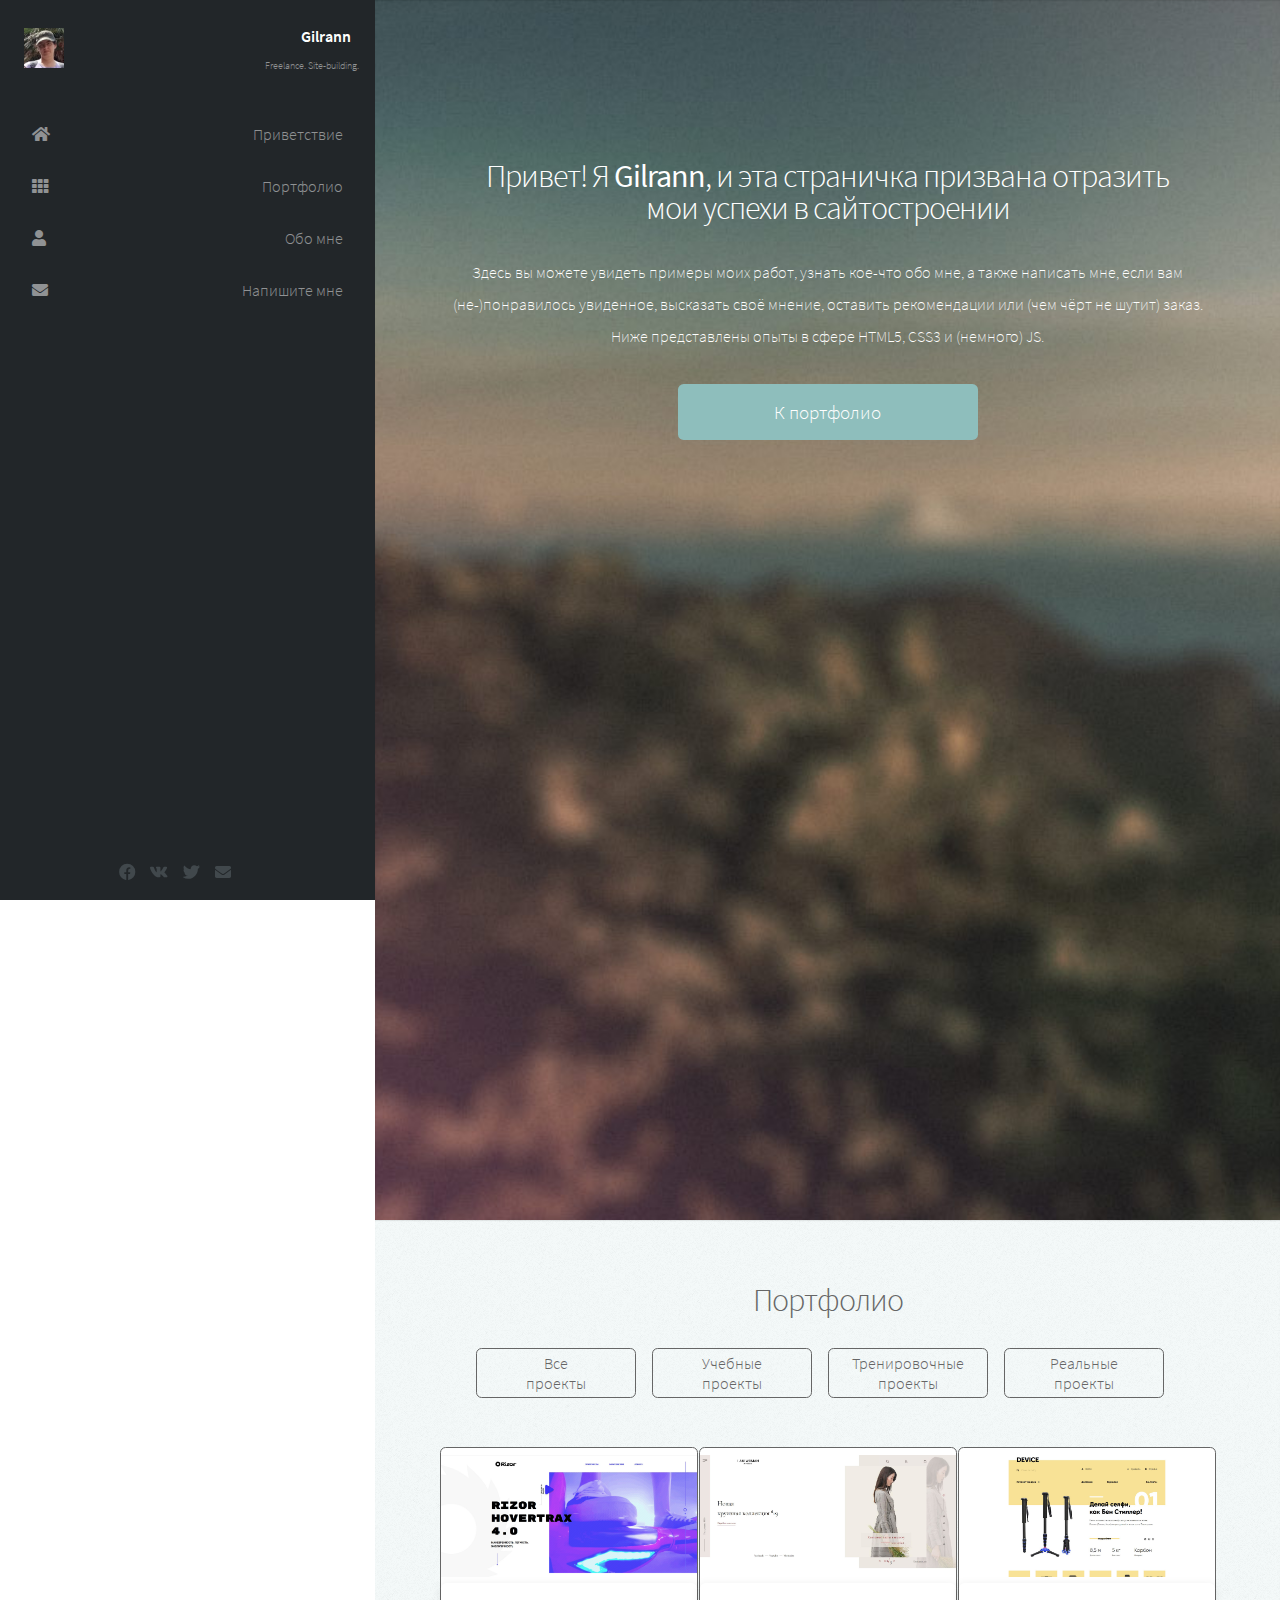
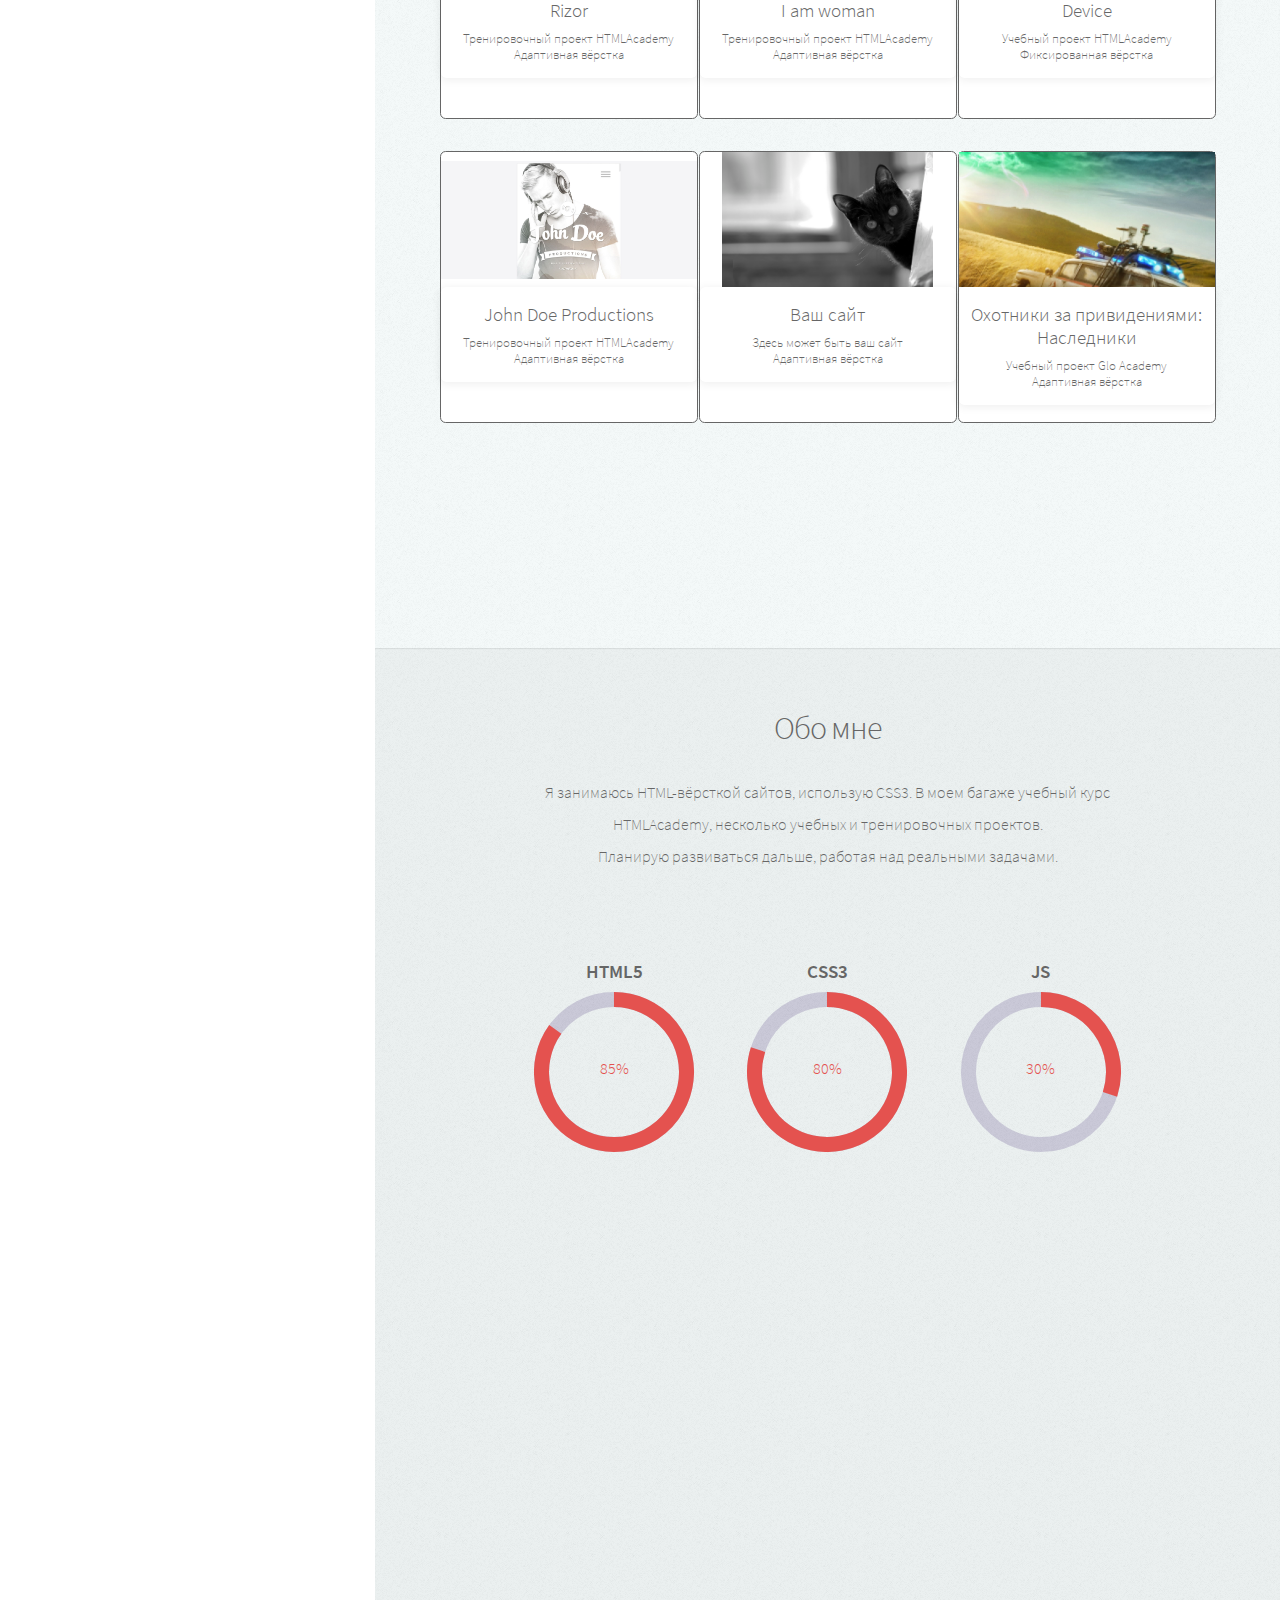
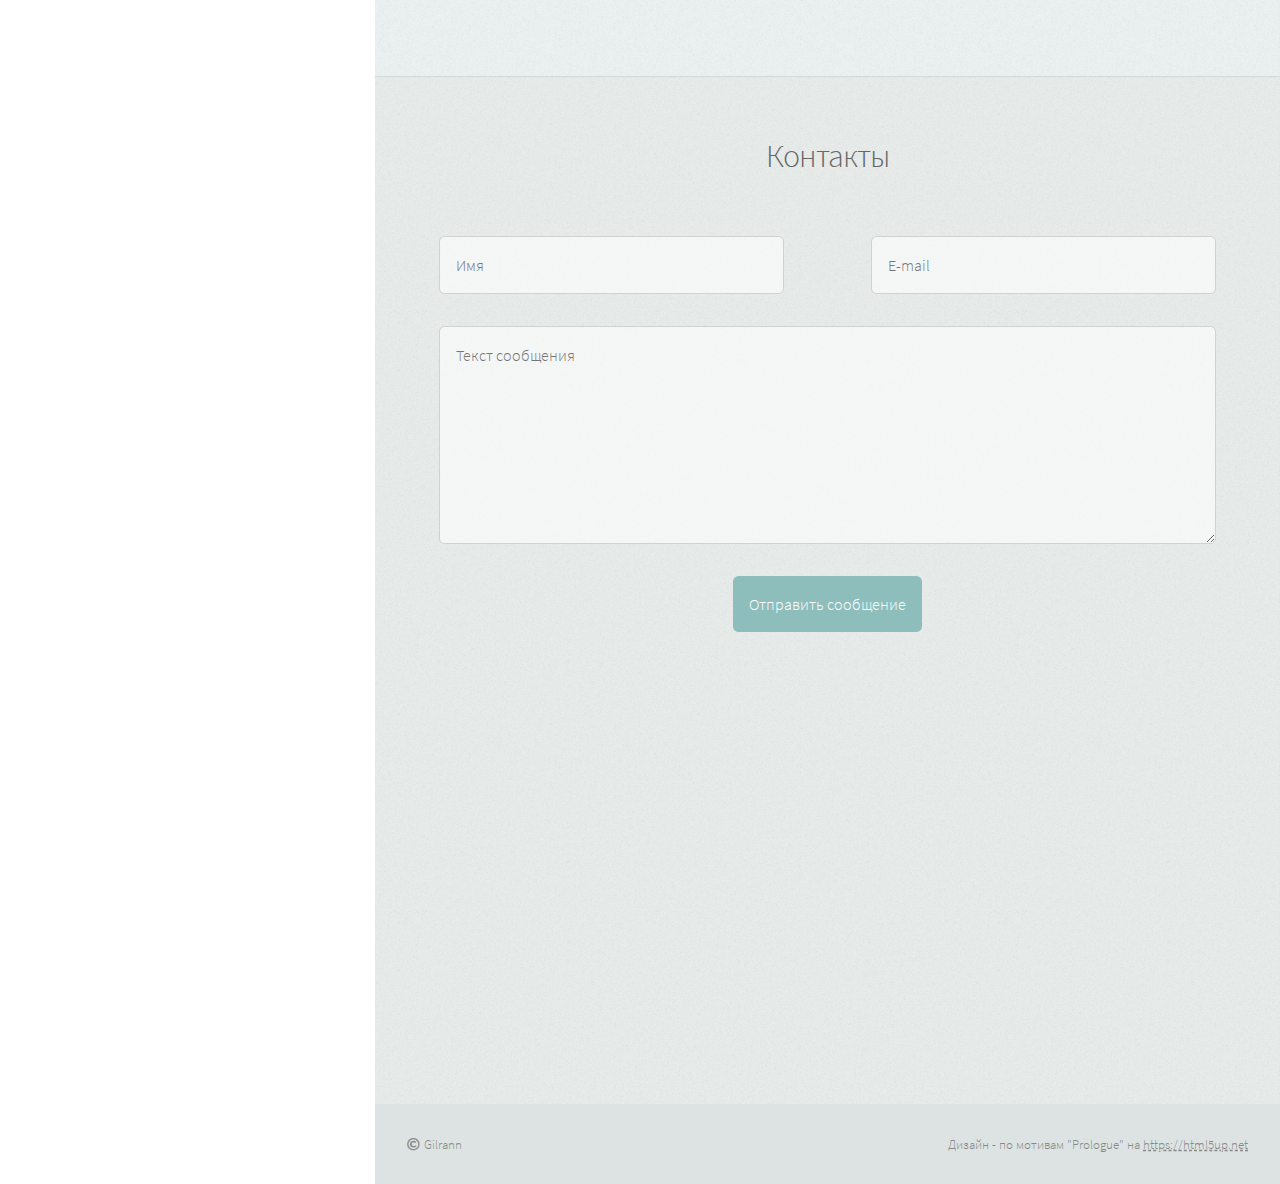
==== index.html @ af4c7db1 "more corrects" ====
<!DOCTYPE html>
<html lang="ru" dir="ltr">

<head>
  <meta charset="utf-8">
  <meta name="viewport" content="width=device-width, initial-scale=1">
  <link rel="stylesheet" href="css/gilrann.css">
  <link rel="stylesheet" href="css/all.css">
  <link rel="shortcut icon" href="img/favicon.ico" type="image/x-icon">
  <title>Gilrann</title>
</head>

<body class="all-about">
  <div class="sitesystem">
    <header class="sitehead">
      <div class="sitehead__logo">
        <span class="sitehead__img img50"></span>
        <h1 class="sitehead__title ">Gilrann</h1>
        <p class="sitehead__text ">Freelance. Site-building.</p>
      </div>
      <ul class="sitehead__menu" id="menu">
        <li class="sitehead__item">
          <a href="#intro" class="sitehead__link solid fa-home" onclick="slowScroll('#intro')">
            <span class="sitehead__point">Приветствие</span>
          </a>
        </li>
        <li class="sitehead__item">
          <a href="#projects" class="sitehead__link solid fa-th" onclick="slowScroll('#projects')">
            <span class="sitehead__point">Портфолио</span>
          </a>
        </li>
        <li class="sitehead__item">
          <a href="#skills" class="sitehead__link solid fa-user" onclick="slowScroll('#skills')">
            <span class="sitehead__point">Обо мне</span>
          </a>
        </li>
        <li class="sitehead__item">
          <a href="#contacts" class="sitehead__link solid fa-envelope" onclick="slowScroll('#contacts')">
            <span class="sitehead__point">Напишите мне</span>
          </a>
        </li>
      </ul>
    </header>
    <!-- end header -->

    <main class="content" id="fullpage">
        <section class="intro block darkblock" id="intro">
          <h2 class="block__subtitle ">
          Привет! Я <strong>Gilrann</strong>, и эта страничка призвана отразить <br>мои успехи в сайтостроении
          </h2>
          <p class="intro__text intro__text--1">
            Здесь вы можете увидеть примеры моих работ, узнать кое-что обо мне, а также написать мне, если вам (не-)понравилось увиденное, высказать своё мнение,  оставить рекомендации или (чем чёрт не шутит) заказ.
          </p>
          <p class="intro__text intro__text--2">
            Ниже представлены опыты в сфере HTML5, CSS3 и (немного) JS.
          </p>
          <button type="button" name="toportfolio" class="btn btn__next btn-to-portfolio" onclick="slowScroll('#projects')">К портфолио</button>
        </section>
        <section class="projects block lightblock" id="projects">
          <h2 class="block__subtitle ">Портфолио</h2>
          <ul class="projects__types">
            <li class="projects__category">
              <button class="btn projects__button f-all">Все <br>проекты</button>
            </li>
            <li class="projects__category">
              <button class="btn projects__button f-learning">Учебные <br>проекты</button>
            </li>
            <li class="projects__category">
              <button class="btn projects__button f-training">Тренировочные <br>проекты</button>
            </li>
            <li class="projects__category">
              <button class="btn projects__button f-real">Реальные <br>проекты</button>
            </li>
          </ul>
          <div class="projects__list">
            <div class="projects__box training">
              <header class="projects__wrapper">
                <h3 class="projects__name">Rizor</h3>
                <p class="projects__text">Тренировочный проект HTMLAcademy</p>
                <p class="projects__text">Адаптивная вёрстка</p>
              </header>
              <a href="https://gilrann.github.io/rizor/" class="projects__link rizor"></a>
            </div>
            <div class="projects__box training">
              <header class="projects__wrapper">
                <h3 class="projects__name">I am woman</h3>
                <p class="projects__text">Тренировочный проект HTMLAcademy</p>
                <p class="projects__text">Адаптивная вёрстка</p>
              </header>
              <a href="https://gilrann.github.io/iamwoman/" class="projects__link iamwoman"></a>
            </div>
            <div class="projects__box learning">
              <header class="projects__wrapper">
                <h3 class="projects__name">Device</h3>
                <p class="projects__text">Учебный проект HTMLAcademy</p>
                <p class="projects__text">Фиксированная вёрстка</p>
              </header>
              <a href="https://gilrann.github.io/device/" class="projects__link device"></a>
            </div>
            <div class="projects__box training">
              <header class="projects__wrapper">
                <h3 class="projects__name">John Doe Productions</h3>
                <p class="projects__text">Тренировочный проект HTMLAcademy</p>
                <p class="projects__text">Адаптивная вёрстка</p>
              </header>
              <a href="https://gilrann.github.io/musicjd/" class="projects__link musicjd"></a>
            </div>
            <div class="projects__box real">
              <header class="projects__wrapper">
                <h3 class="projects__name">Ваш сайт</h3>
                <p class="projects__text">Здесь может быть ваш сайт</p>
                <p class="projects__text">Адаптивная вёрстка</p>
              </header>
              <a href="" class="projects__link"></a>
            </div>
            <div class="projects__box learning">
              <header class="projects__wrapper">
                <h3 class="projects__name">Охотники за привидениями: Наследники</h3>
                <p class="projects__text">Учебный проект Glo Academy</p>
                <p class="projects__text">Адаптивная вёрстка</p>
              </header>
              <a href="https://gilrann.github.io/ghostbusters/" class="projects__link ghostbusters"></a>
            </div>
          </div>
        </section>
        <section class="skills block lightblock" id="skills">
          <h2 class="block__subtitle ">Обо мне</h2>
          <p class="skills__text skills__text--1">
            Я занимаюсь HTML-вёрсткой сайтов, использую CSS3.
            В моем багаже учебный курс HTMLAcademy, несколько учебных и тренировочных проектов.<br>
            Планирую развиваться дальше, работая над реальными задачами.
          </p>
          <ul class="skills__list">
            <li class="skills__box ">
              <h3 class="skills__name">HTML5</h3>
              <div class="skills__circle" id="circles-1"></div>
            </li>
            <li class="skills__box ">
              <h3 class="skills__name">CSS3</h3>
              <div class="skills__circle" id="circles-2"></div>
            </li>
            <li class="skills__box ">
              <h3 class="skills__name">JS</h3>
              <div class="skills__circle" id="circles-3"></div>
            </li>
          </ul>
        </section>
        <section class="contacts block lightblock" id="contacts">
          <h2 class="block__subtitle ">Контакты</h2>

          <form class="contacts__form" action="https://formspree.io/gilrann.mir@google.com" method="post"  enctype="text/plain">

            <div class="form__field yourparameters">
              <input class="form__item form__data" id="yourname" type="text" name="yourname" placeholder="Имя" required>
              <input class="form__item form__data" id="youremail" type="email" name="youremail" placeholder="E-mail" required>
            </div>

            <div class="form__field yourword">
              <textarea  class="form__item" id="yourmessage" name="yourmessage" rows="6" placeholder="Текст сообщения" required></textarea>
            </div>

            <div class="form__field yoursubmit">
              <input type="submit" name="button-submit" value="Отправить сообщение" class="btn btn__next btn__sendmessage">
            </div>
          </form>

        </section>
    </main>
    <!-- end main -->
    <footer class="sidebottom">
      <div class="social">
        <ul class="social__list">
          <li class="social__item">
            <a class="social__link fb fab fa-facebook" href="https://www.facebook.com/satai.gilrann">
              <span>Facebook</span>
            </a>
          </li>

          <li class="social__item">
            <a class="social__link vk fab fa-vk" href="https://vk.com/id556563849">
              <span>ВКонтакте</span>
            </a>
          </li>

          <li class="social__item">
            <a class="social__link tw fab fa-twitter" href="https://twitter.com/satai_Gilrann">
              <span>Twitter</span>
            </a>
          </li>

          <li class="social__item">
            <a class="social__link email solid fa-envelope"  href="mailto:gilrann.mir@gmail.com">
              <span>E-mail</span>
            </a>
          </li>
        </ul>
      </div>
      <div class="copyright">
        <span class="copyright__label fa-copyright">Gilrann</span>
        <span>Дизайн - по мотивам "Prologue" на <a href="https://html5up.net/prologue">https://html5up.net</a></span>
      </div>
    </footer>
    <!-- end footer -->
  </div>

  <script src="https://ajax.googleapis.com/ajax/libs/jquery/3.4.1/jquery.js"></script>
  <script src="js/circles.js"></script>
  <script type="text/javascript" src="js/gilrann.js"></script>


</body>

</html>
---- css/gilrann.css ----
@font-face {
  font-family: 'Source Sans Pro';
  src:
    url('../fonts/SourceSansPro-SemiBold.eot'),
    url('../fonts/SourceSansPro-SemiBold.ttf'),
    url('../fonts/SourceSansPro-SemiBold.woff');
  font-weight: 600;
  font-style: normal;
}

@font-face {
  font-family: 'Source Sans Pro';
  src:
    url('../fonts/SourceSansPro-SemiBoldItalic.eot'),
    url('../fonts/SourceSansPro-SemiBoldItalic.ttf'),
    url('../fonts/SourceSansPro-SemiBoldItalic.woff');
  font-weight: 600;
  font-style: italic;
}

@font-face {
  font-family: 'Source Sans Pro';
  src:
    url('../fonts/SourceSansPro-Regular.eot'),
    url('../fonts/SourceSansPro-Regular.ttf'),
    url('../fonts/SourceSansPro-Regular.woff');
  font-weight: normal;
  font-style: normal;
}

@font-face {
  font-family: 'Source Sans Pro';
  src:
    url('../fonts/SourceSansPro-Italic.eot'),
    url('../fonts/SourceSansPro-Italic.ttf'),
    url('../fonts/SourceSansPro-Italic.woff');
  font-weight: normal;
  font-style: italic;
}

@font-face {
  font-family: 'Source Sans Pro';
  src:
    url('../fonts/SourceSansPro-Light.eot'),
    url('../fonts/SourceSansPro-Light.ttf'),
    url('../fonts/SourceSansPro-Light.woff');
  font-weight: 300;
  font-style: normal;
}

@font-face {
  font-family: 'Source Sans Pro';
  src:
    url('../fonts/SourceSansPro-LightItalic.eot'),
    url('../fonts/SourceSansPro-LightItalic.ttf'),
    url('../fonts/SourceSansPro-LightItalic.woff');
  font-weight: 300;
  font-style: italic;
}

@font-face {
  font-family: 'Source Sans Pro';
  src:
    url('../fonts/SourceSansPro-ExtraLight.eot'),
    url('../fonts/SourceSansPro-ExtraLight.ttf'),
    url('../fonts/SourceSansPro-ExtraLight.woff');
  font-weight: 200;
  font-style: normal;
}

@font-face {
  font-family: 'Source Sans Pro';
  src:
    url('../fonts/SourceSansPro-ExtraLightItalic.eot'),
    url('../fonts/SourceSansPro-ExtraLightItalic.ttf'),
    url('../fonts/SourceSansPro-ExtraLightItalic.woff');
  font-weight: 200;
  font-style: italic;
}

html {
  font-size: 25px;
}

.all-about {
  margin: 0;
  padding: 0;
  border: none;
  outline: none;
  box-sizing: border-box;
  font-family: 'Source Sans Pro', sans-serif;
  font-weight: 300;
}

.sitesystem {
  display: flex;
  position: relative;
  flex-direction: column;
}

/* header */
.sitehead {
  width: 375px;
  height: 100%;
  position: fixed;
  top: 0;
  left: 0;
  padding: 0;
  background-color: #222629;
  color: #ffffff;
  text-align: right;
  font-size: 1rem;
  box-sizing: border-box;
  display: flex;
  flex-direction: column;
}

.sitehead__logo {
  position: relative;
  margin: 1.75rem 1.5rem;
  /*! padding: 2rem; */
}

.sitehead__img {
  display: block;
  position: absolute;
  background-image: url("../img/prtrt.jpg");
  background-size: cover;
}

.img50 {
  width: 2.5rem;
  height: 2.5rem;
}

.sitehead__title {
  margin: 0;
  padding: 0;
  font-size: 1rem;
  font-family: 'Source Sans Pro', sans-serif;
  font-weight: 600;
  line-height: 1rem;
}

.sitehead__text {
  margin: 0;
  padding: 0;
  font-size: 0.6rem;
  line-height: 1.75rem;
  color: #ffffff80;
  margin-top: 0.5rem;
  margin-right: -0.5rem;
}

.sitehead__menu {
  margin: 0;
  padding: 0;
  list-style: none;
}

.sitehead__item {
  width: 100%;
  position: relative;
}

.sitehead__item:active {
  background-color: #1b2023;
}

.sitehead__link {
  display: flex;
  justify-content: space-between;
  width: 100%;
  padding: 1rem 2rem;
  box-sizing: border-box;
  color: #ffffff80;
  text-decoration: none;
  font-weight: 300;
  position: relative;
  align-items: center;
  font-size: 1rem;
}

.sitehead__link::before {
  font-family: 'Font Awesome 5 Free';
  display: inline-block;
  font-style: normal;
  font-variant: normal;
  text-rendering: auto;
  font-weight: 900;
}

.sitehead__link:hover {
  color: #ffffff;
}

.sitehead__link:hover::before {
  color: #e27689;
}

.sitehead__item a:active {
  color: #ffffff;
}

.sitehead__link:active::before {
  fill: #e27689;
}

/* end header */
/* content */
.content {
  margin-left: 375px;
  display: flex;
  flex-direction: column;
  flex-grow: 1;
  flex-shrink: 0;
}

.block {
  margin: 0;
  padding: 5vw;
  display: flex;
  flex-direction: column;
  min-height: 100vh;
  text-align: center;
  background-image: url("../img/overlay.png");
  box-shadow: inset 0 1px 0 0 #0000000d, inset 0 0.1em 0.1em 0 #00000006;
}

.darkblock {
  color: #ffffff;
}

.darkblock h2 {
  color: #ffffff;
}

.lightblock {
  color: #666;
  background-color: #e8edec;
}

.block__subtitle {
  margin: 0;
  padding: 0;
  font-size: 2rem;
  font-weight: 300;
  margin-bottom: 2rem;
  letter-spacing: -1px;
  text-align: center;
  line-height: 2rem;
  color: #666666;
}

.intro {
  background-color: #81918E;
  background-image: url("../img/banner.jpg");
  background-size: cover;
  background-repeat: no-repeat, repeat;
  /*! background-blend-mode: color; */
  align-items: center;
  padding: 10rem 5rem;
  background-position: center center;
}

.intro__text {
  width: 60vw;
  margin: 0;
  /*! padding: 2rem 2rem 0 2rem; */
  font-weight: 200;
  hyphens: auto;
  -moz-hyphens: auto;
  -webkit-hyphens: auto;
  -ms-hyphens: auto;
  /*! background-color: #452d7999; */
  line-height: 2rem;
}

.intro p:last-of-type {
  margin-bottom: 2rem;
}

.btn {
  margin: 0;
  padding: 0.25rem;
  outline: none;
  border-radius: 0.35rem;
  font-family: inherit;
  font-weight: 300;
  transition: all 1s;
  cursor: pointer;
  box-shadow: none;
}

.btn__next {
  width: 300px;
  max-height: 200px;
  font-size: 1.2rem;
  line-height: 3rem;
}

.btn-to-portfolio {
  border: 0;
  color: #ffffff;
  background: #8ebebc;
}

.btn:hover, .btn:focus, btn:active {
  color: #ffffff;
  border: 0;
  background: #9ececc;
}

.projects {
  background-color: #f5fafa;
  align-items: center;
  height: auto;
}

.projects__types {
  margin: 0 0 2rem 0;
  padding: 0;
  list-style: none;
  display: flex;
  width: 100%;
  max-width: 1400px;
  justify-content: center;
  flex-wrap: wrap;
}

.projects__category {
  line-height: 2rem;
  margin-right: 1rem;
  margin-bottom: 1rem;
}

.projects__category:last-of-type {}

.projects__button {
  width: 10rem;
  color: #666666;
  background: transparent;
  min-width: 120px;
  font-size: inherit;
  border: solid #666 1px;
}

.projects__button--active {
  color: #ffffff;
  border: 1px #452d79 solid;
  background: #452d79;
}

.projects__list {
  margin: 0;
  padding: 0;
  display: flex;
  flex-wrap: wrap;
  width: 100%;
  max-width: 1400px;
  justify-content: space-around;
}

/* .projects__column {
	width: 25vw;
	 padding: 2rem 0 0 2rem;
} */
.projects__box {
  display: flex;
  flex-direction: column;
  align-items: center;
  background-color: #ffffff;
  margin-bottom: 2rem;
  width: 20vw;
  border: solid #666 1px;
  border-radius: 0.35rem;
  height: 30vh;
}

.projects__wrapper {
  padding: 1rem 0;
  order: 1;
  box-shadow: 0 0.1rem 0.6rem 0.001rem #00000011;
  width: 100%;
  background-color: #ffffff;
  border-radius: 0.35rem;
  /*! max-height: 50%; */
  flex-shrink: 0;
}

.projects__name {
  margin: 0;
  padding: 0;
  text-align: center;
  font-weight: 300;
  margin-bottom: 0.5rem;
}

.projects__text {
  margin: 0 1rem;
  padding: 0;
  font-size: 0.8rem;
  font-weight: 200;
}

.projects__link {
  width: 100%;
  height: 50%;
  overflow: hidden;
  flex-shrink: 0;
  background: url(../img/project__posters/cat.jpg);
  background-position: center;
  background-repeat: no-repeat;
  background-size: contain;
}
.rizor {
	background-image: url(../img/project__posters/rizor.jpg);
}

.iamwoman {
	background-image: url(../img/project__posters/iamwoman.jpg);
}
.device {
	background-image: url(../img/project__posters/device.jpg);
}
.musicjd {
	background-image: url(../img/project__posters/jdp.jpg);
}

.ghostbusters {
	background-image: url(../img/project__posters/ghostbusters.jpg);
	background-size: cover;
}

.projects__view {
  width: 100%;
  border-radius: 0.35rem;
  align-self: center;
  overflow: hidden;
}

.projects__001 {
  background-image: url("../img/rizor.jpg");
}

.projects__002 {
  background-image: url("../img/iamwoman.jpg");
}

.projects__003 {
  background-image: url("../img/device.jpg");
}

.skills {
  background-color: #ecf1f1;
  align-items: center;
}

.skills__list {
  margin: 0;
  padding: 0;
  list-style: none;
  display: flex;
  flex-shrink: 0;
  justify-content: space-around;
  width: 50vw;
  flex-wrap: wrap;
}

.skills__box {
  display: flex;
  flex-direction: column;
}

.skills__name {
  margin: 0.5rem;
  padding: 0;
  line-height: 1.5rem;
  text-align: center;
}

.skills__item {
  width: 10rem;
  height: 10rem;
  position: relative;
}

.skills_r_item datalist {
  readOnly: true;
  linecap: round;
  thickness: 0.2;
}

.skills__text {
  width: 50vw;
  margin: 0;
  padding: 0;
  font-weight: 200;
  hyphens: auto;
  -moz-hyphens: auto;
  -webkit-hyphens: auto;
  -ms-hyphens: auto;
  line-height: 2rem;
}

.skills p:last-of-type {
  margin-bottom: 3rem;
  padding-bottom: 2rem;
}

.circles-wrp {
  position: relative;
}

.circles-text {
  position: absolute;
  top: 40%;
  left: 41%;
  width: auto;
  color: #e4524f;
}

.circles-valueStroke {
  stroke: #e4524f;
}

.circles-maxValueStroke {
  stroke: #452d7933;
}

.contacts {
  /*! margin-bottom: 4rem; */
}

.contacts__form {
  display: flex;
  align-items: center;
  flex-wrap: wrap;
  margin: 0 auto;
}

.form__field {
  width: 100%;
  border: none;
  display: flex;
  flex-shrink: 0;
  justify-content: space-between;
  flex-wrap: wrap;
  box-sizing: border-box;
}

.form__item {
  margin: 2rem 0 0 0;
  background-color: #fff9;
  border-radius: 0.35rem;
  border: solid 1px #00000026;
  padding: 0.75rem 1rem;
  width: 40%;
}

input, textarea, select {
  font-family: 'Source Sans Pro', sans-serif;
  font-size: 1rem;
  line-height: 2rem;
  color: #000d;
  font-weight: 300;
}

.form__data {}

.yourparameters {}

.yourword {}

.yoursubmit {
  justify-content: center;
}

#yourname {}

#youremail {}

#yourmessage {
  flex-grow: 1;
}

.btn__sendmessage {
  color: #ffffff;
  min-width: 120px;
  font-size: inherit;
  margin: 2rem 0 0 0;
  padding: 0.25rem 1rem 0.25rem 1rem;
  width: auto;
  background: #8ebebc;
  border: 0;
}

/* end content */
.sidebottom {
  flex-shrink: 0;
  margin-left: 375px;
  display: flex;
}

.social {
  position: fixed;
  left: 0;
  bottom: 0;
  width: 350px;
  color: #ffffff;
}

.social__list {
  margin: 0;
  padding: 1.5rem 0 0.75rem;
  list-style: none;
  display: flex;
  justify-content: center;
  flex-wrap: wrap;
}

.social__list a {
  display: inline-block;
  width: 2rem;
  height: 2rem;
  line-height: 2rem;
  color: #41484c;
  outline: 0;
  text-align: center;
  border: 0;
  transition: color 0.35s ease-in-out;
}

.social__list a:hover {
  color: #ffffff;
}

.social__link.solid:before {
  font-weight: 900;
}

.social__link.fab:before {
  font-family: 'Font Awesome 5 Brands';
}

.social__item span {
  display: none;
}

.social__link::before {
  font-family: 'Font Awesome 5 Free';
  display: inline-block;
  font-style: normal;
  font-variant: normal;
  text-rendering: auto;
  font-weight: 900;
}

.copyright {
  padding: 2rem;
  background-color: #dce3e2;
  margin: 0;
  color: #888888;
  display: flex;
  justify-content: space-between;
  /*! position: fixed; */
  bottom: 0;
  right: 0;
  /*! width: calc(100% - 375px); */
  box-sizing: border-box;
  flex-grow: 1;
  font-size: 0.8rem;
}

.copyright__label {}

.copyright__label::before {
  font-family: 'Font Awesome 5 Free';
  display: inline-block;
  font-style: normal;
  font-variant: normal;
  text-rendering: auto;
  font-weight: 400;
  margin-right: 0.25rem;
}

.copyright a {
  color: #888888;
  text-decoration-line: underline;
  text-decoration-style: dashed;
}

.copyright a:hover {
  color: #e27689;
  text-decoration: none;
}

@media (max-width: 1400px) {
  html {
    font-size: 16px;
    overflow-x: hidden;
  }
}

@media (max-width: 860px) {
  .sitehead {
    width: 25%;
  }

  .sitehead__logo {
    padding-right: 1rem;
  }

  .sitehead__link {
    padding: 1rem;
  }

  .sitehead__img {
    top: 1rem;
    /*! right: 1rem; */
    left: auto;
  }

  .sitehead__title {
    margin-top: 2rem;
    margin-right: -0.5rem;
  }

  .sitehead__item svg {
    position: absolute;
    right: 1rem;
  }

  .content {
    margin-left: 25%;
  }

  .projects__types {}

  .projects__category {
    margin-bottom: 1rem;
  }

  .projects__category:nth-child(even) {}

  .projects__list {
    display: flex;
    /*! flex-direction: column; */
  }

  .projects__box {
    /*! width: auto; */
    flex-shrink: 0;
    overflow: hidden;
  }

  .skills__item {
    width: 10vw;
    height: 10vw;
    border-width: 5px;
  }

  .skills__item::before {
    top: 30%;
    left: 35%;
  }

  .copyright {
    width: 75%;
  }
}

@media (max-width: 600px) {
  .sitehead {
    width: 40px;
    padding: 0;
    text-align: center;
  }

  .sitehead__logo {
    display: flex;
    flex-direction: column;
    padding: 0;
    padding-top: 1rem;
  }

  .sitehead__img {
    position: relative;
    top: auto;
    left: auto;
    right: auto;
  }

  .sitehead__menu {}

  .img50 {
    width: 34px;
    height: 34px;
    margin: 0 auto;
  }

  .sitehead__title {
    display: none;
  }

  .sitehead__item a {
    display: block;
    padding: 0.5rem 0;
  }

  .sitehead__item svg {
    position: relative;
    right: auto;
    width: 34px;
  }

  .sitehead__item span {
    display: none;
  }

  .sitehead__text {
    display: none;
  }

  .content {
    margin-left: 40px;
  }

  .intro {
    padding: 80px 1rem 1rem;
  }

  .intro__text {
    width: auto;
    padding: 1rem 1rem 0;
  }

  .btn__next {
    width: 200px;
  }

  .projects__types {
    justify-content: space-around;
  }

  .projects__category {
    display: flex;
    margin-bottom: 1rem;
    margin-right: 0;
  }

  .projects__button {
    width: 90px;
    font-size: 0.7rem;
    box-sizing: border-box;
    min-width: 90px;
  }

  .projects__list {
    display: block;
  }

  .projects__box {
    width: auto;
  }

  .skills {
    padding: 1rem;
  }

  .skills__list {
    width: 100%;
    margin-bottom: 2rem;
  }

  .skills__item {
    width: 80px;
    height: 80px;
  }

  .skills__item::before {
    top: 30%;
    left: 35%;
  }

  .skills__text {
    box-sizing: border-box;
    width: 100%;
  }

  .skills p:last-of-type {
    margin-bottom: 1rem;
    padding-bottom: 1rem;
  }

  .contacts {
    padding: 2rem 1rem;
  }

  .form__item {
    margin: 0 0 2rem;
  }

  .social {
    width: 40px;
  }

  .social__list {
    display: block;
    padding: 5px 0;
    text-align: center;
    /*! border-top: dashed 2px #ffffff80; */
  }

  .copyright {
    width: calc(100% - 40px);
    font-size: 0.7rem;
    padding: 1rem;
    flex-direction: column;
  }

  .copyright span {
    flex-grow: 1;
    margin-bottom: 5px;
    display: flex;
  }
}
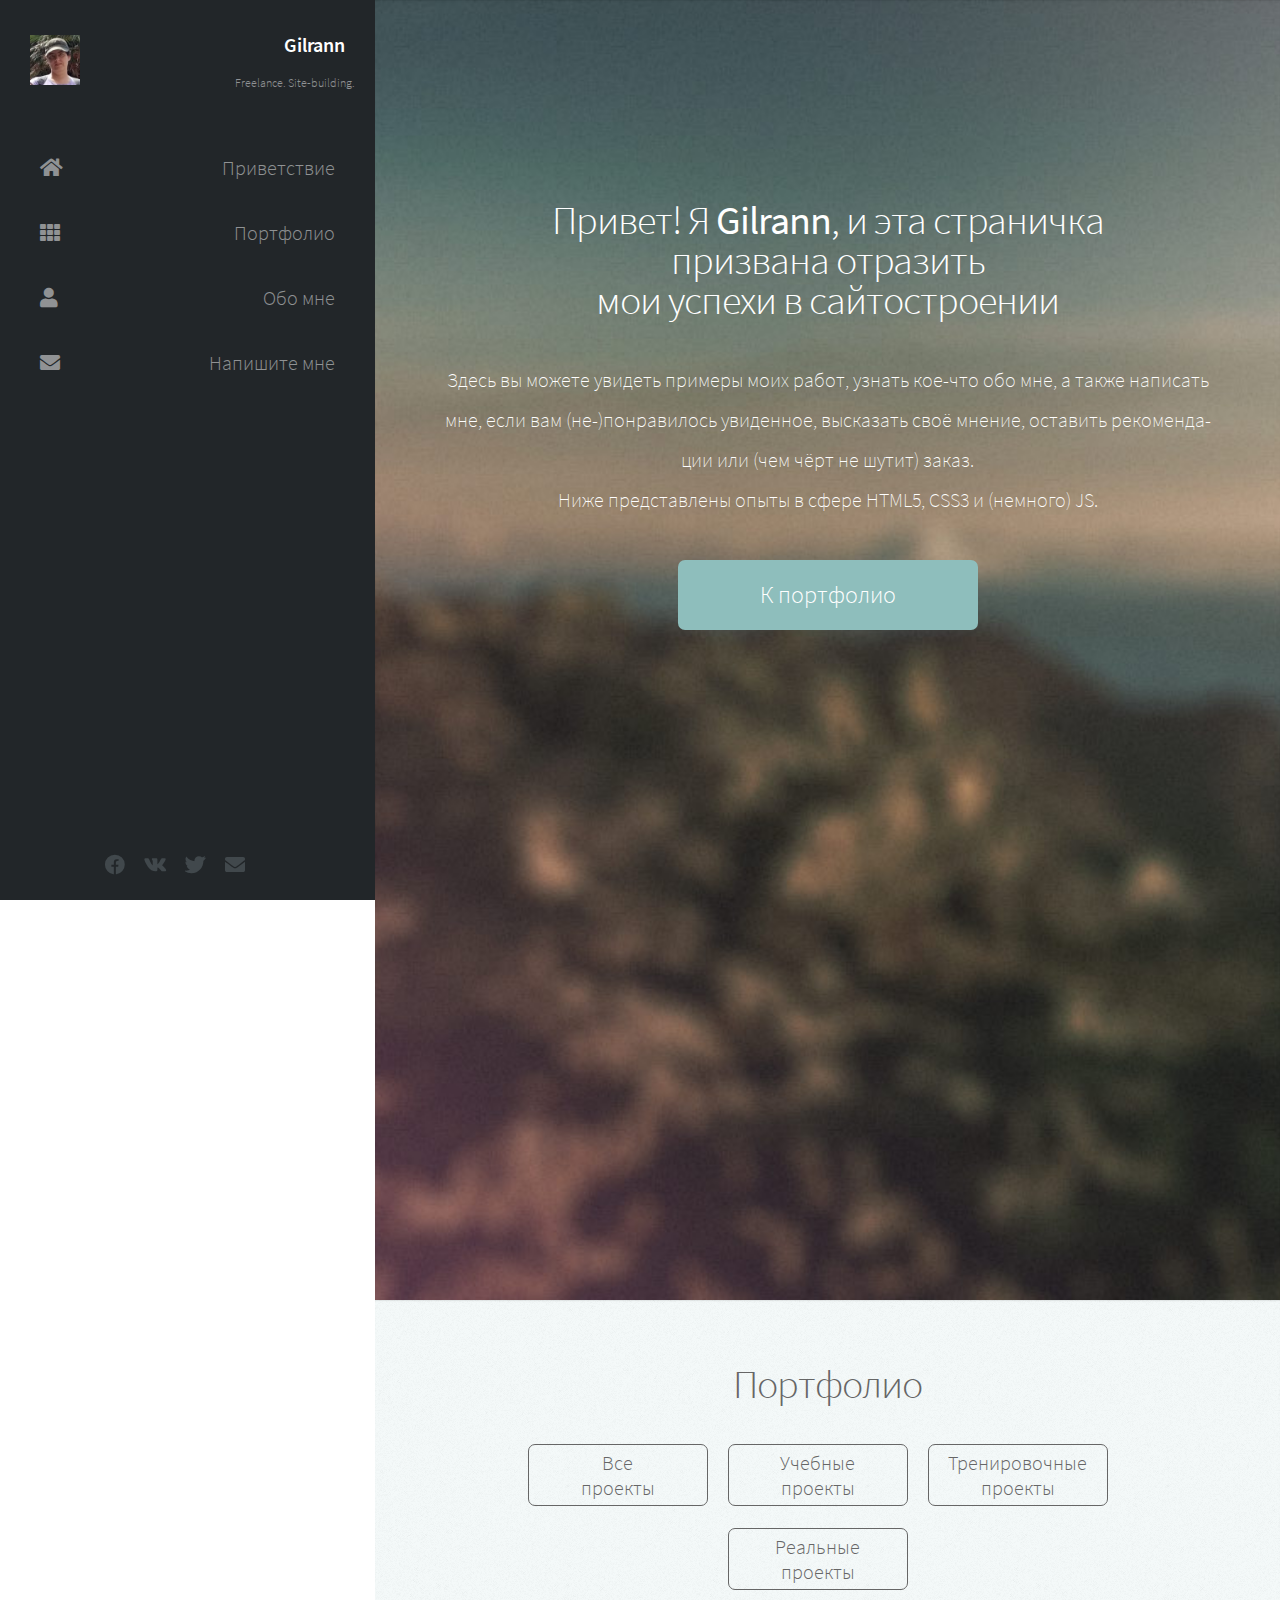
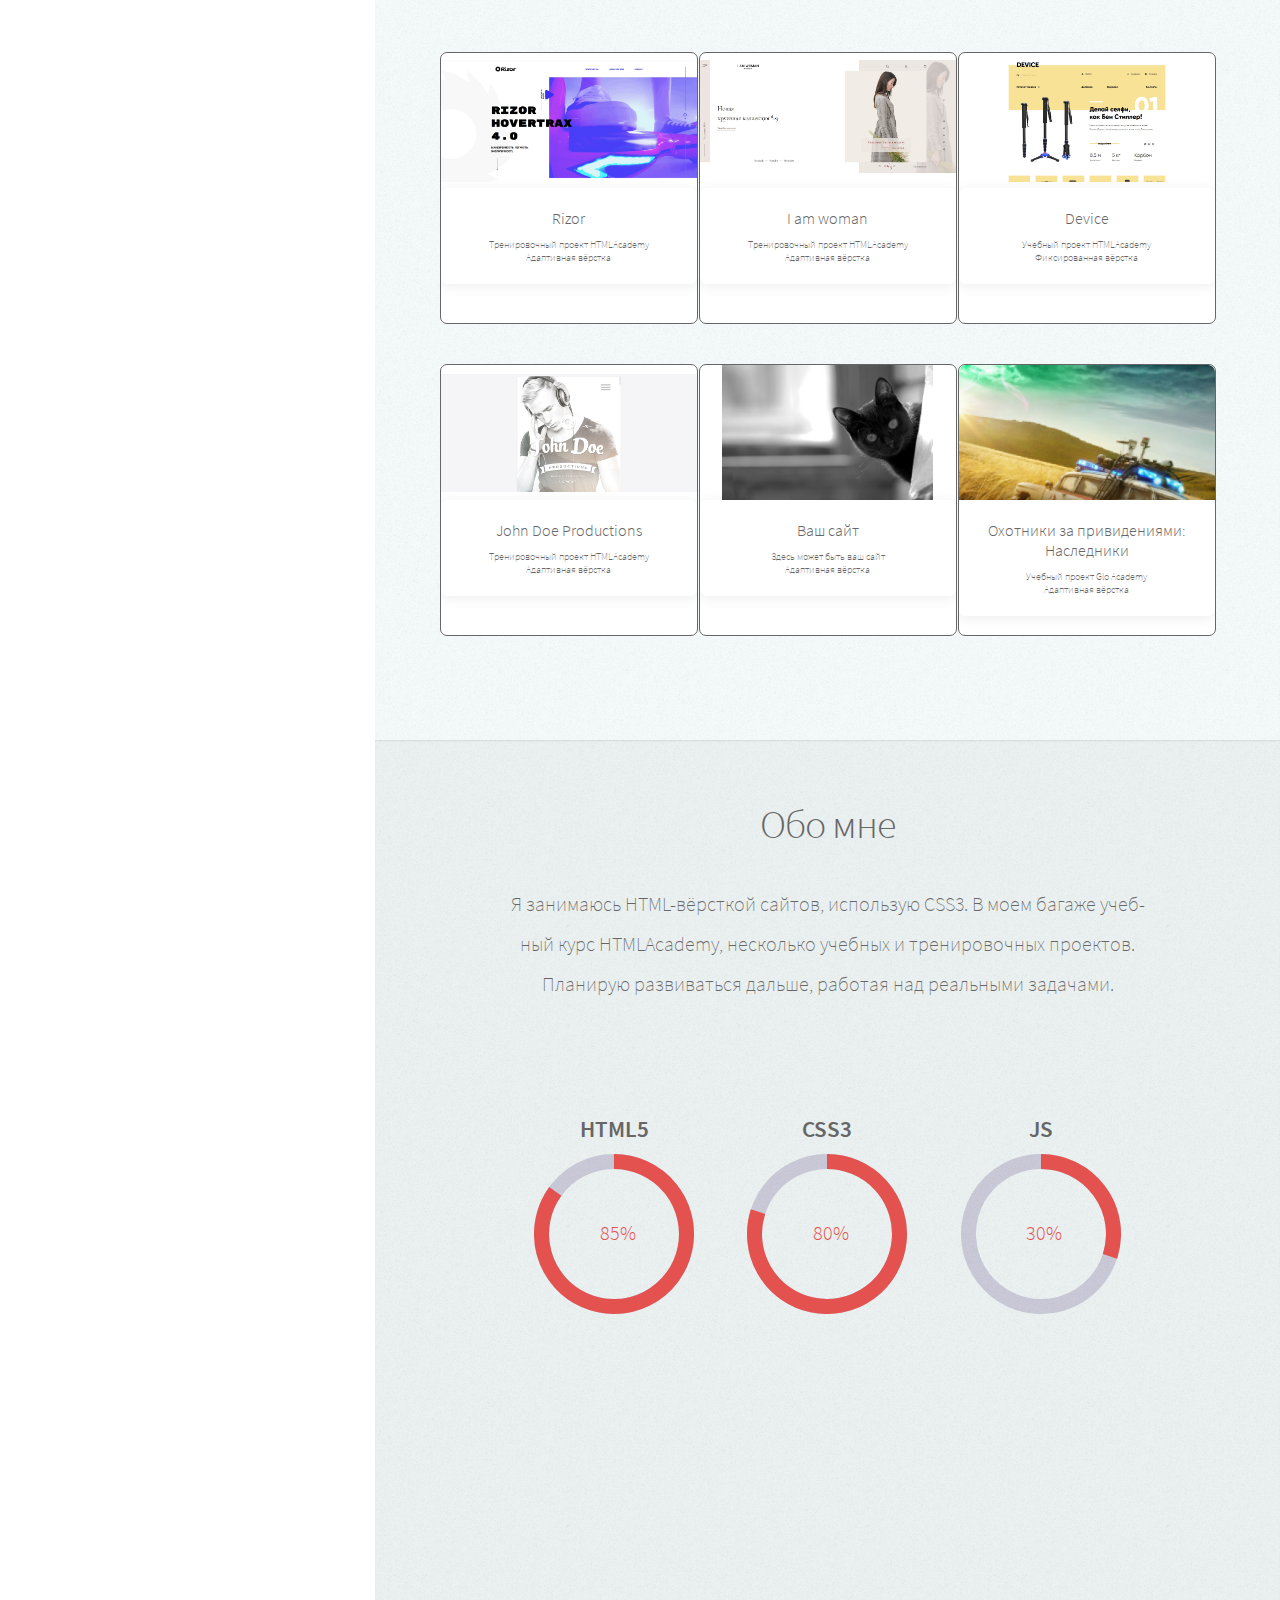
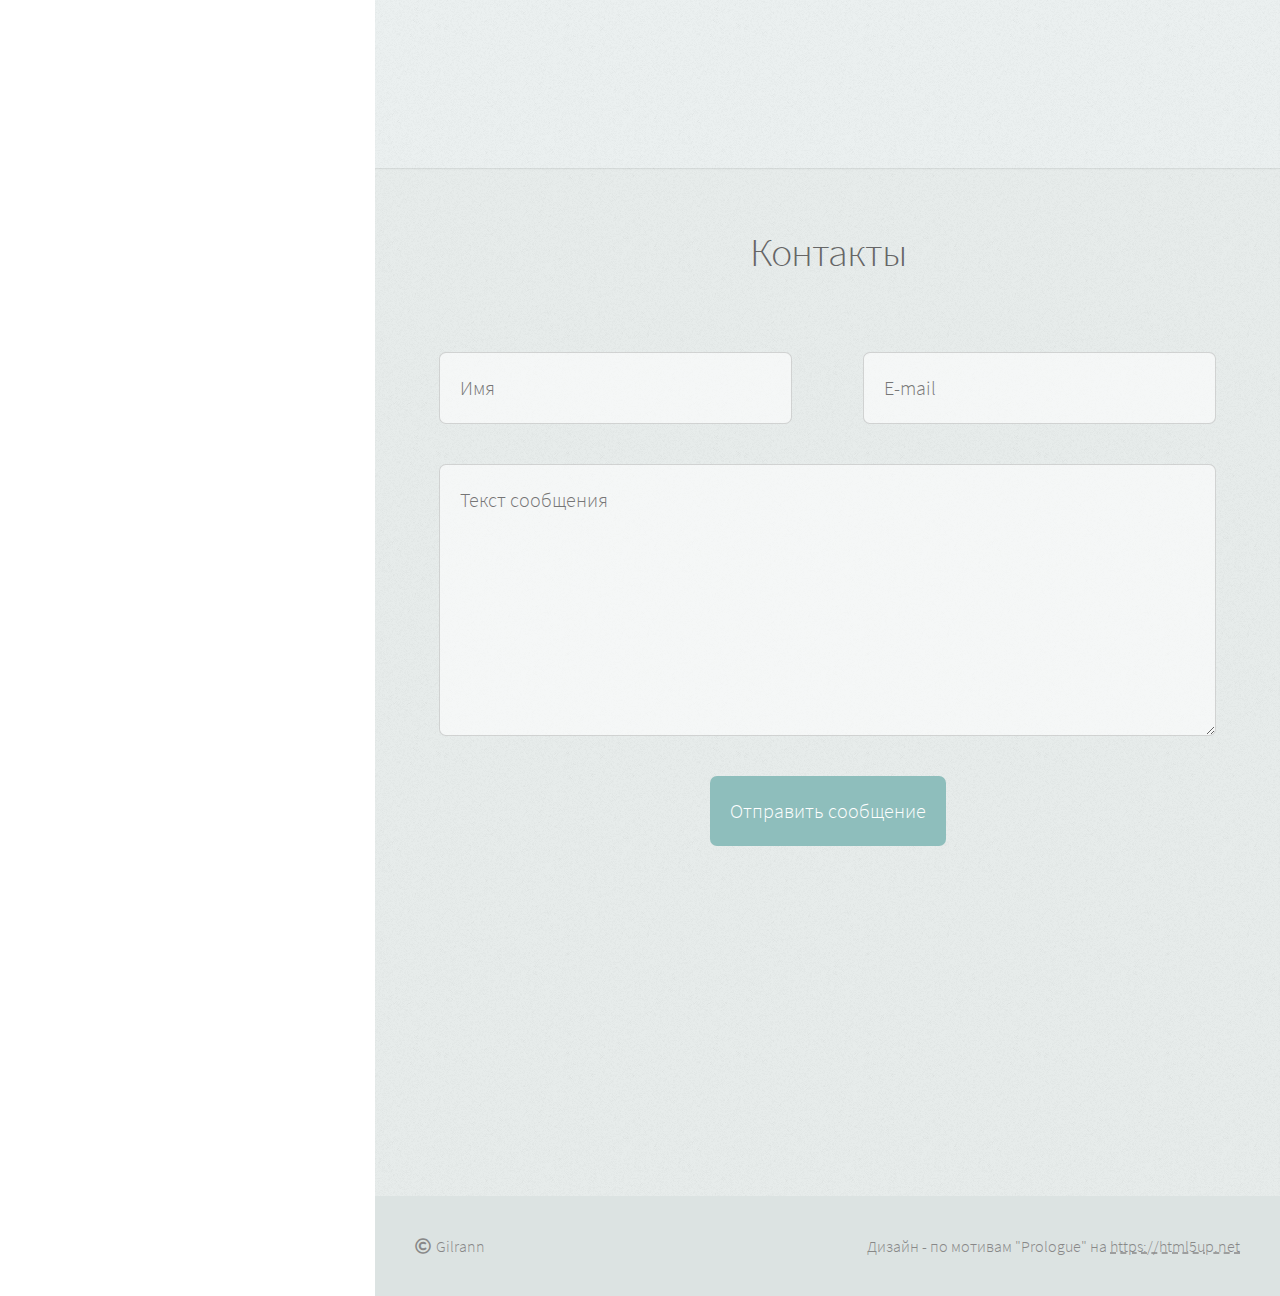
==== commit 7bfda287: "more more corrects" ====
--- a/index.html
+++ b/index.html
@@ -197,7 +197,7 @@
       </div>
       <div class="copyright">
         <span class="copyright__label fa-copyright">Gilrann</span>
-        <span>Дизайн - по мотивам "Prologue" на <a href="https://html5up.net/prologue">https://html5up.net</a></span>
+        <span class="copyright__thanks">Дизайн - по мотивам "Prologue" на <a href="https://html5up.net/prologue">https://html5up.net</a></span>
       </div>
     </footer>
     <!-- end footer -->
--- a/css/gilrann.css
+++ b/css/gilrann.css
@@ -337,7 +337,7 @@
 .projects__category:last-of-type {}
 
 .projects__button {
-  width: 10rem;
+  width: 9rem;
   color: #666666;
   background: transparent;
   min-width: 120px;
@@ -375,6 +375,7 @@
   border: solid #666 1px;
   border-radius: 0.35rem;
   height: 30vh;
+  overflow: hidden;
 }
 
 .projects__wrapper {
@@ -384,7 +385,6 @@
   width: 100%;
   background-color: #ffffff;
   border-radius: 0.35rem;
-  /*! max-height: 50%; */
   flex-shrink: 0;
 }
 
@@ -394,12 +394,13 @@
   text-align: center;
   font-weight: 300;
   margin-bottom: 0.5rem;
+  font-size: 0.8rem;
 }
 
 .projects__text {
   margin: 0 1rem;
   padding: 0;
-  font-size: 0.8rem;
+  font-size: 0.5rem;
   font-weight: 200;
 }
 
@@ -412,6 +413,8 @@
   background-position: center;
   background-repeat: no-repeat;
   background-size: contain;
+  border-top-left-radius: 0.35rem;
+  border-top-right-radius: 0.35rem;
 }
 .rizor {
 	background-image: url(../img/project__posters/rizor.jpg);
@@ -697,12 +700,37 @@
 
 @media (max-width: 1400px) {
   html {
+    font-size: 20px;
+    overflow-x: hidden;
+  }
+}
+
+@media (max-width: 1200px) {
+	html {
+    font-size: 18px;
+  }
+	.sitehead {
+		width: 320px;
+	}
+	.content {
+		margin-left: 320px;
+	}
+	.sidebottom {
+		margin-left: 320px;
+	}
+	.projects__name {
+		font-size: 1rem;
+	}
+	.projects__text {
+		font-size: 0.8rem;
+	}
+
+}
+
+@media (max-width: 860px) {
+	html {
     font-size: 16px;
-    overflow-x: hidden;
-  }
-}
-
-@media (max-width: 860px) {
+  }
   .sitehead {
     width: 25%;
   }
@@ -749,7 +777,7 @@
   }
 
   .projects__box {
-    /*! width: auto; */
+    width: 48%;
     flex-shrink: 0;
     overflow: hidden;
   }
@@ -771,6 +799,7 @@
 }
 
 @media (max-width: 600px) {
+
   .sitehead {
     width: 40px;
     padding: 0;
@@ -827,12 +856,12 @@
   }
 
   .intro {
-    padding: 80px 1rem 1rem;
+    padding: 34px 0.5rem 0.5rem;
   }
 
   .intro__text {
     width: auto;
-    padding: 1rem 1rem 0;
+    padding: 1rem 2.5rem 0;
   }
 
   .btn__next {
@@ -850,8 +879,8 @@
   }
 
   .projects__button {
-    width: 90px;
-    font-size: 0.7rem;
+    width: 12rem;
+    font-size: 1rem;
     box-sizing: border-box;
     min-width: 90px;
   }
@@ -864,8 +893,16 @@
     width: auto;
   }
 
+	.projects__name {
+		font-size: 1.5rem;
+	}
+
+	.projects__text {
+		font-size: 1rem;
+	}
+
   .skills {
-    padding: 1rem;
+    padding: 15vw;
   }
 
   .skills__list {
@@ -894,7 +931,7 @@
   }
 
   .contacts {
-    padding: 2rem 1rem;
+    padding: 2rem;
   }
 
   .form__item {
@@ -904,6 +941,10 @@
   .social {
     width: 40px;
   }
+
+	.sidebottom {
+	  margin-left: 40px;
+	}
 
   .social__list {
     display: block;
@@ -923,5 +964,42 @@
     flex-grow: 1;
     margin-bottom: 5px;
     display: flex;
-  }
-}
+    /*! flex-flow: column; */
+  }
+}
+
+@media (max-width: 460px) {
+	.block__subtitle {
+		font-size: 1.3rem;
+		margin-bottom: 1rem;
+	}
+	.intro__text {padding: 0.5rem;}
+	.sitehead__logo {margin-left: 3px;margin-top: 34px;padding-top: 0;}
+
+	.projects__name {
+    font-size: 1rem;
+	}
+	.projects__text {
+    font-size: 0.8rem;
+	}
+	.projects__box {
+    height: 40vh;
+	}
+
+	.skills {
+    padding: 5vw;
+	}
+
+	.contacts {
+		padding: 5vw;
+	}
+
+	.form__item {
+  width: 100%;
+	}
+
+	.copyright__thanks {
+		flex-direction: column;
+	}
+
+}
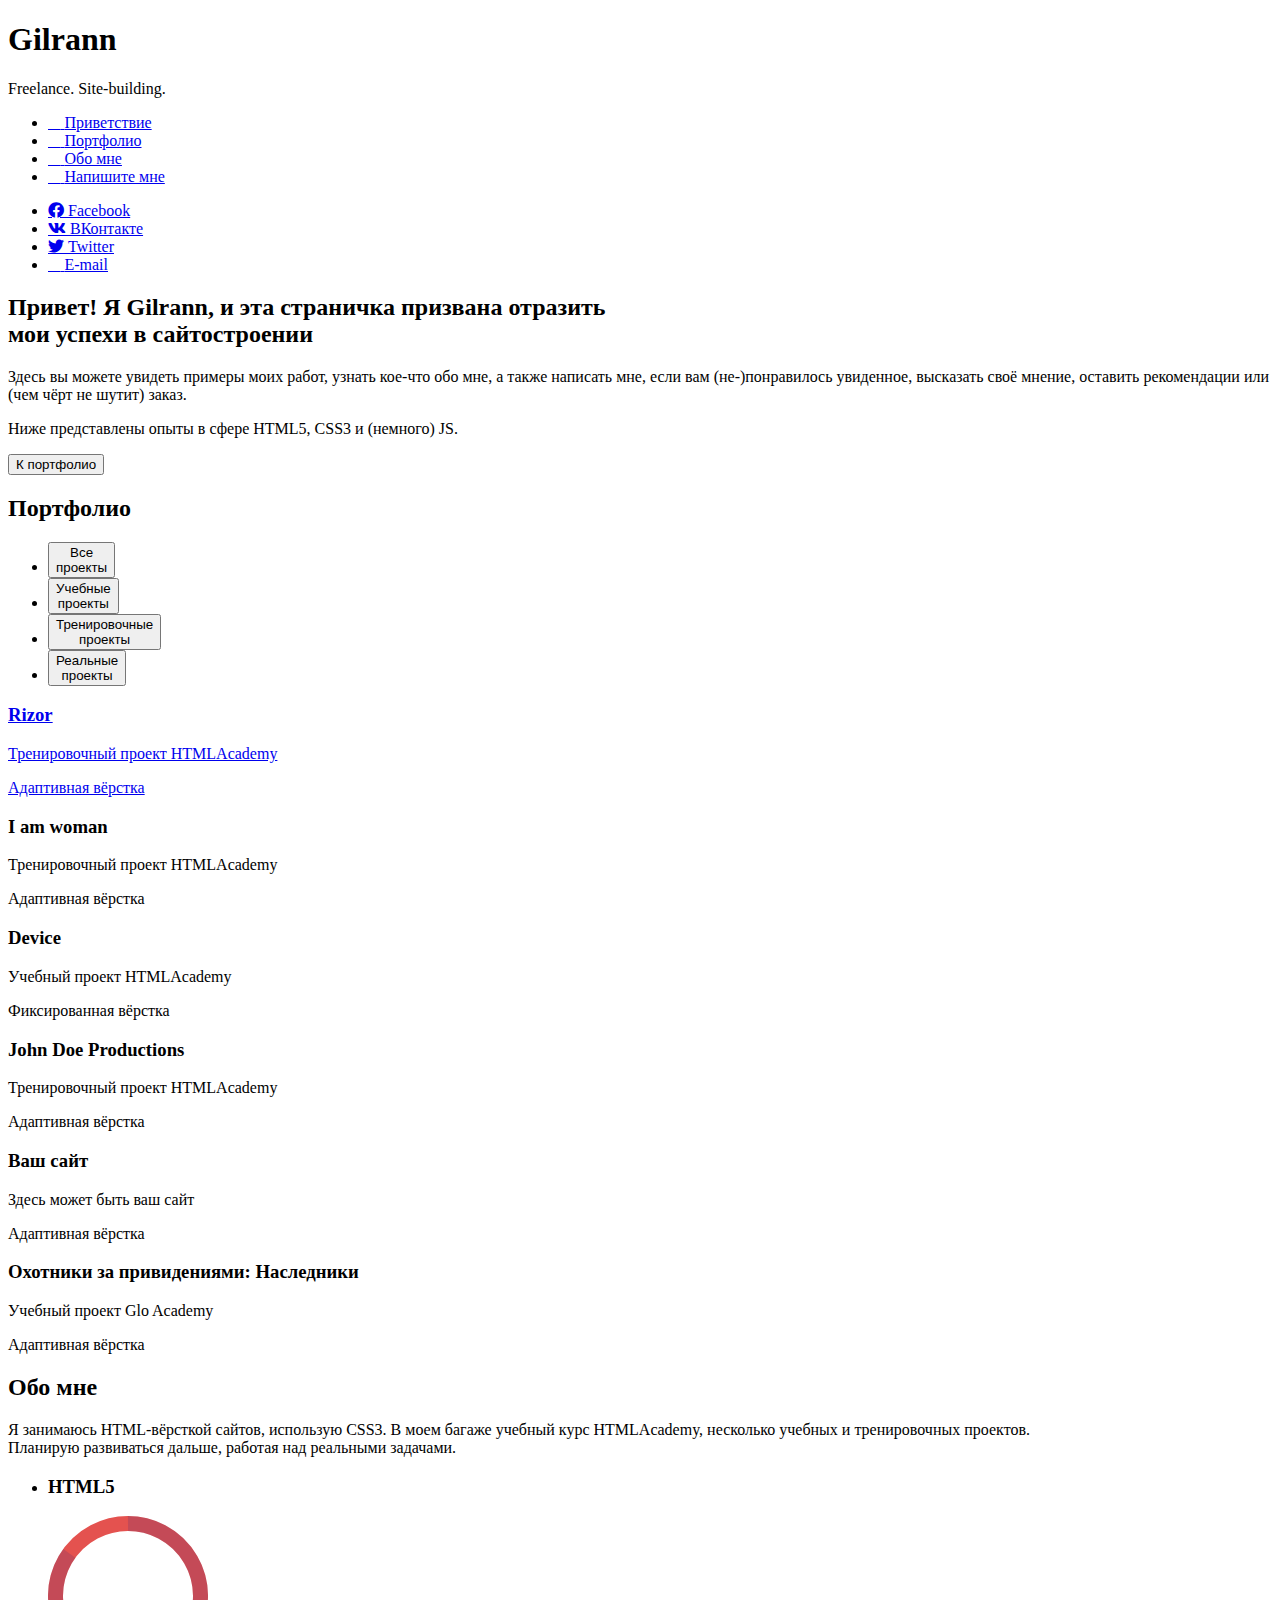
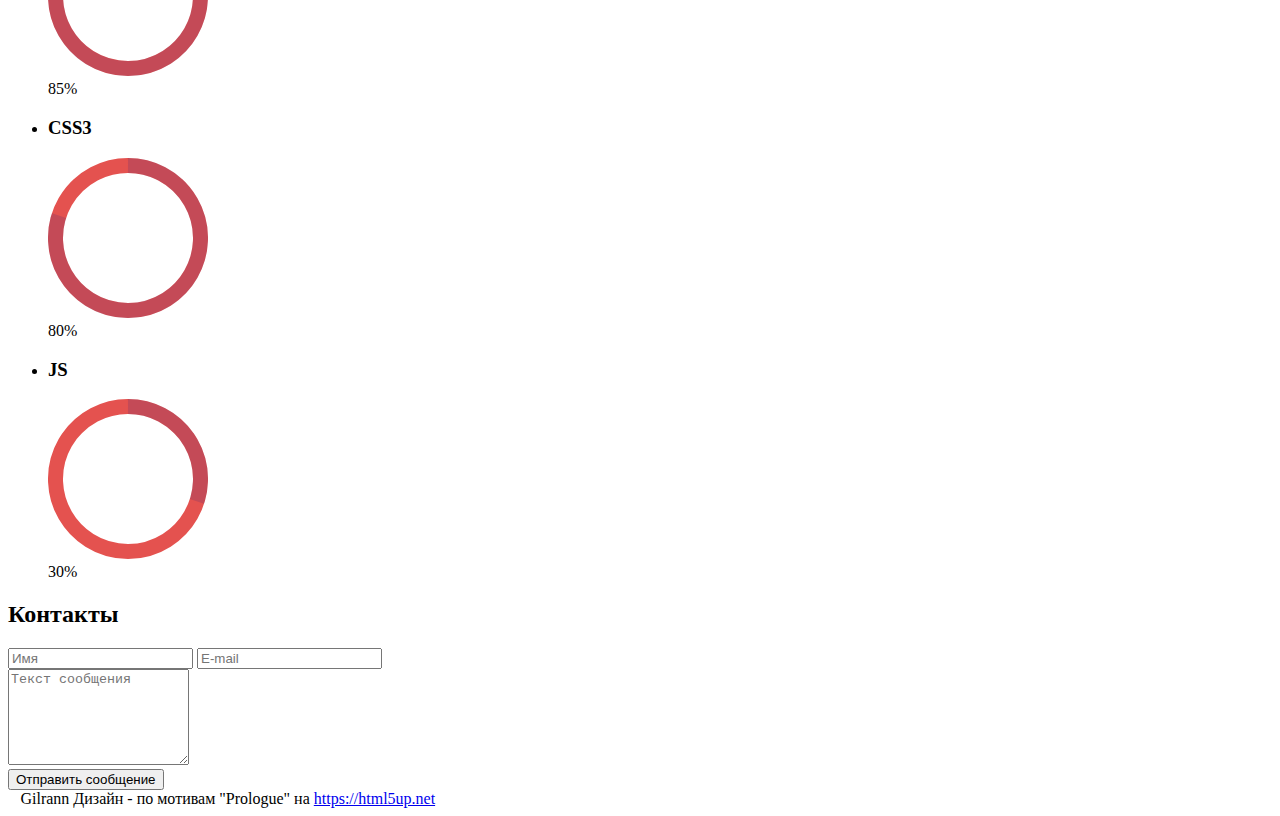
==== commit 4602086e: "Add files via upload" ====
--- a/index.html
+++ b/index.html
@@ -1,213 +1,203 @@
-<!DOCTYPE html>
-<html lang="ru" dir="ltr">
-
-<head>
-  <meta charset="utf-8">
-  <meta name="viewport" content="width=device-width, initial-scale=1">
-  <link rel="stylesheet" href="css/gilrann.css">
-  <link rel="stylesheet" href="css/all.css">
-  <link rel="shortcut icon" href="img/favicon.ico" type="image/x-icon">
-  <title>Gilrann</title>
-</head>
-
-<body class="all-about">
-  <div class="sitesystem">
-    <header class="sitehead">
-      <div class="sitehead__logo">
-        <span class="sitehead__img img50"></span>
-        <h1 class="sitehead__title ">Gilrann</h1>
-        <p class="sitehead__text ">Freelance. Site-building.</p>
-      </div>
-      <ul class="sitehead__menu" id="menu">
-        <li class="sitehead__item">
-          <a href="#intro" class="sitehead__link solid fa-home" onclick="slowScroll('#intro')">
-            <span class="sitehead__point">Приветствие</span>
-          </a>
-        </li>
-        <li class="sitehead__item">
-          <a href="#projects" class="sitehead__link solid fa-th" onclick="slowScroll('#projects')">
-            <span class="sitehead__point">Портфолио</span>
-          </a>
-        </li>
-        <li class="sitehead__item">
-          <a href="#skills" class="sitehead__link solid fa-user" onclick="slowScroll('#skills')">
-            <span class="sitehead__point">Обо мне</span>
-          </a>
-        </li>
-        <li class="sitehead__item">
-          <a href="#contacts" class="sitehead__link solid fa-envelope" onclick="slowScroll('#contacts')">
-            <span class="sitehead__point">Напишите мне</span>
-          </a>
-        </li>
-      </ul>
-    </header>
-    <!-- end header -->
-
-    <main class="content" id="fullpage">
-        <section class="intro block darkblock" id="intro">
-          <h2 class="block__subtitle ">
-          Привет! Я <strong>Gilrann</strong>, и эта страничка призвана отразить <br>мои успехи в сайтостроении
-          </h2>
-          <p class="intro__text intro__text--1">
-            Здесь вы можете увидеть примеры моих работ, узнать кое-что обо мне, а также написать мне, если вам (не-)понравилось увиденное, высказать своё мнение,  оставить рекомендации или (чем чёрт не шутит) заказ.
-          </p>
-          <p class="intro__text intro__text--2">
-            Ниже представлены опыты в сфере HTML5, CSS3 и (немного) JS.
-          </p>
-          <button type="button" name="toportfolio" class="btn btn__next btn-to-portfolio" onclick="slowScroll('#projects')">К портфолио</button>
-        </section>
-        <section class="projects block lightblock" id="projects">
-          <h2 class="block__subtitle ">Портфолио</h2>
-          <ul class="projects__types">
-            <li class="projects__category">
-              <button class="btn projects__button f-all">Все <br>проекты</button>
-            </li>
-            <li class="projects__category">
-              <button class="btn projects__button f-learning">Учебные <br>проекты</button>
-            </li>
-            <li class="projects__category">
-              <button class="btn projects__button f-training">Тренировочные <br>проекты</button>
-            </li>
-            <li class="projects__category">
-              <button class="btn projects__button f-real">Реальные <br>проекты</button>
-            </li>
-          </ul>
-          <div class="projects__list">
-            <div class="projects__box training">
-              <header class="projects__wrapper">
-                <h3 class="projects__name">Rizor</h3>
-                <p class="projects__text">Тренировочный проект HTMLAcademy</p>
-                <p class="projects__text">Адаптивная вёрстка</p>
-              </header>
-              <a href="https://gilrann.github.io/rizor/" class="projects__link rizor"></a>
-            </div>
-            <div class="projects__box training">
-              <header class="projects__wrapper">
-                <h3 class="projects__name">I am woman</h3>
-                <p class="projects__text">Тренировочный проект HTMLAcademy</p>
-                <p class="projects__text">Адаптивная вёрстка</p>
-              </header>
-              <a href="https://gilrann.github.io/iamwoman/" class="projects__link iamwoman"></a>
-            </div>
-            <div class="projects__box learning">
-              <header class="projects__wrapper">
-                <h3 class="projects__name">Device</h3>
-                <p class="projects__text">Учебный проект HTMLAcademy</p>
-                <p class="projects__text">Фиксированная вёрстка</p>
-              </header>
-              <a href="https://gilrann.github.io/device/" class="projects__link device"></a>
-            </div>
-            <div class="projects__box training">
-              <header class="projects__wrapper">
-                <h3 class="projects__name">John Doe Productions</h3>
-                <p class="projects__text">Тренировочный проект HTMLAcademy</p>
-                <p class="projects__text">Адаптивная вёрстка</p>
-              </header>
-              <a href="https://gilrann.github.io/musicjd/" class="projects__link musicjd"></a>
-            </div>
-            <div class="projects__box real">
-              <header class="projects__wrapper">
-                <h3 class="projects__name">Ваш сайт</h3>
-                <p class="projects__text">Здесь может быть ваш сайт</p>
-                <p class="projects__text">Адаптивная вёрстка</p>
-              </header>
-              <a href="" class="projects__link"></a>
-            </div>
-            <div class="projects__box learning">
-              <header class="projects__wrapper">
-                <h3 class="projects__name">Охотники за привидениями: Наследники</h3>
-                <p class="projects__text">Учебный проект Glo Academy</p>
-                <p class="projects__text">Адаптивная вёрстка</p>
-              </header>
-              <a href="https://gilrann.github.io/ghostbusters/" class="projects__link ghostbusters"></a>
-            </div>
-          </div>
-        </section>
-        <section class="skills block lightblock" id="skills">
-          <h2 class="block__subtitle ">Обо мне</h2>
-          <p class="skills__text skills__text--1">
-            Я занимаюсь HTML-вёрсткой сайтов, использую CSS3.
-            В моем багаже учебный курс HTMLAcademy, несколько учебных и тренировочных проектов.<br>
-            Планирую развиваться дальше, работая над реальными задачами.
-          </p>
-          <ul class="skills__list">
-            <li class="skills__box ">
-              <h3 class="skills__name">HTML5</h3>
-              <div class="skills__circle" id="circles-1"></div>
-            </li>
-            <li class="skills__box ">
-              <h3 class="skills__name">CSS3</h3>
-              <div class="skills__circle" id="circles-2"></div>
-            </li>
-            <li class="skills__box ">
-              <h3 class="skills__name">JS</h3>
-              <div class="skills__circle" id="circles-3"></div>
-            </li>
-          </ul>
-        </section>
-        <section class="contacts block lightblock" id="contacts">
-          <h2 class="block__subtitle ">Контакты</h2>
-
-          <form class="contacts__form" action="https://formspree.io/gilrann.mir@google.com" method="post"  enctype="text/plain">
-
-            <div class="form__field yourparameters">
-              <input class="form__item form__data" id="yourname" type="text" name="yourname" placeholder="Имя" required>
-              <input class="form__item form__data" id="youremail" type="email" name="youremail" placeholder="E-mail" required>
-            </div>
-
-            <div class="form__field yourword">
-              <textarea  class="form__item" id="yourmessage" name="yourmessage" rows="6" placeholder="Текст сообщения" required></textarea>
-            </div>
-
-            <div class="form__field yoursubmit">
-              <input type="submit" name="button-submit" value="Отправить сообщение" class="btn btn__next btn__sendmessage">
-            </div>
-          </form>
-
-        </section>
-    </main>
-    <!-- end main -->
-    <footer class="sidebottom">
-      <div class="social">
-        <ul class="social__list">
-          <li class="social__item">
-            <a class="social__link fb fab fa-facebook" href="https://www.facebook.com/satai.gilrann">
-              <span>Facebook</span>
-            </a>
-          </li>
-
-          <li class="social__item">
-            <a class="social__link vk fab fa-vk" href="https://vk.com/id556563849">
-              <span>ВКонтакте</span>
-            </a>
-          </li>
-
-          <li class="social__item">
-            <a class="social__link tw fab fa-twitter" href="https://twitter.com/satai_Gilrann">
-              <span>Twitter</span>
-            </a>
-          </li>
-
-          <li class="social__item">
-            <a class="social__link email solid fa-envelope"  href="mailto:gilrann.mir@gmail.com">
-              <span>E-mail</span>
-            </a>
-          </li>
-        </ul>
-      </div>
-      <div class="copyright">
-        <span class="copyright__label fa-copyright">Gilrann</span>
-        <span class="copyright__thanks">Дизайн - по мотивам "Prologue" на <a href="https://html5up.net/prologue">https://html5up.net</a></span>
-      </div>
-    </footer>
-    <!-- end footer -->
-  </div>
-
-  <script src="https://ajax.googleapis.com/ajax/libs/jquery/3.4.1/jquery.js"></script>
-  <script src="js/circles.js"></script>
-  <script type="text/javascript" src="js/gilrann.js"></script>
-
-
-</body>
-
-</html>
+<!DOCTYPE html>
+<html lang="ru" dir="ltr">
+
+<head>
+    <meta charset="utf-8">
+    <meta name="viewport" content="width=device-width, initial-scale=1">
+    <link rel="stylesheet" href="css/style.css">
+    <link rel="stylesheet" href="css/all.css">
+    <link rel="shortcut icon" href="img/favicon.ico" type="image/x-icon">
+    <link href="https://fonts.googleapis.com/css2?family=Open+Sans&display=swap" rel="stylesheet">
+    <title>Gilrann</title>
+</head>
+
+<body class="all-about">
+    <div class="sitesystem">
+        <header class="sitehead">
+            <div class="sitehead__logo">
+                <span class="sitehead__img img50"></span>
+                <h1 class="sitehead__title ">Gilrann</h1>
+                <p class="sitehead__text ">Freelance. Site-building.</p>
+            </div>
+            <ul class="sitehead__menu" id="menu">
+                <li class="sitehead__item">
+                    <a href="#intro" class="sitehead__link solid fa-home" onclick="slowScroll('#intro')">
+                        <span class="sitehead__point">Приветствие</span>
+                    </a>
+                </li>
+                <li class="sitehead__item">
+                    <a href="#projects" class="sitehead__link solid fa-th" onclick="slowScroll('#projects')">
+                        <span class="sitehead__point">Портфолио</span>
+                    </a>
+                </li>
+                <li class="sitehead__item">
+                    <a href="#skills" class="sitehead__link solid fa-user" onclick="slowScroll('#skills')">
+                        <span class="sitehead__point">Обо мне</span>
+                    </a>
+                </li>
+                <li class="sitehead__item">
+                    <a href="#contacts" class="sitehead__link solid fa-envelope" onclick="slowScroll('#contacts')">
+                        <span class="sitehead__point">Напишите мне</span>
+                    </a>
+                </li>
+            </ul>
+            <div class="social">
+                <ul class="social__list">
+                    <li class="social__item">
+                        <a class="social__link fb fab fa-facebook" href="https://www.facebook.com/satai.gilrann">
+                            <span>Facebook</span>
+                        </a>
+                    </li>
+                    <li class="social__item">
+                        <a class="social__link vk fab fa-vk" href="https://vk.com/id556563849">
+                            <span>ВКонтакте</span>
+                        </a>
+                    </li>
+                    <li class="social__item">
+                        <a class="social__link tw fab fa-twitter" href="https://twitter.com/satai_Gilrann">
+                            <span>Twitter</span>
+                        </a>
+                    </li>
+                    <li class="social__item">
+                        <a class="social__link email solid fa-envelope" href="mailto:gilrann.mir@gmail.com">
+                            <span>E-mail</span>
+                        </a>
+                    </li>
+                </ul>
+            </div>
+        </header>
+        <!-- end header -->
+        <main class="content" id="fullpage">
+            <section class="intro block darkblock" id="intro">
+                <h2 class="block__subtitle ">
+                    Привет! Я <strong>Gilrann</strong>, и эта страничка призвана отразить <br>мои успехи в сайтостроении
+                </h2>
+                <p class="intro__text intro__text--1">
+                    Здесь вы можете увидеть примеры моих работ, узнать кое-что обо мне, а также написать мне, если вам (не-)понравилось увиденное, высказать своё мнение, оставить рекомендации или (чем чёрт не шутит) заказ.
+                </p>
+                <p class="intro__text intro__text--2">
+                    Ниже представлены опыты в сфере HTML5, CSS3 и (немного) JS.
+                </p>
+                <button type="button" name="toportfolio" class="btn btn__next btn-to-portfolio" onclick="slowScroll('#projects')">К портфолио</button>
+            </section>
+            <section class="projects block lightblock" id="projects">
+                <h2 class="block__subtitle ">Портфолио</h2>
+                <ul class="projects__types">
+                    <li class="projects__category">
+                        <button class="btn projects__button f-all">Все <br>проекты</button>
+                    </li>
+                    <li class="projects__category">
+                        <button class="btn projects__button f-learning">Учебные <br>проекты</button>
+                    </li>
+                    <li class="projects__category">
+                        <button class="btn projects__button f-training">Тренировочные <br>проекты</button>
+                    </li>
+                    <li class="projects__category">
+                        <button class="btn projects__button f-real">Реальные <br>проекты</button>
+                    </li>
+                </ul>
+                <div class="projects__list">
+                    <a href="https://gilrann.github.io/rizor/" class="projects__box training">
+                        <header class="projects__wrapper">
+                            <h3 class="projects__name">Rizor</h3>
+                            <p class="projects__text">Тренировочный проект HTMLAcademy</p>
+                            <p class="projects__text">Адаптивная вёрстка</p>
+                        </header>
+                        <div class="projects__link rizor"></div>
+                    </a>
+                    <div class="projects__box training">
+                        <header class="projects__wrapper">
+                            <h3 class="projects__name">I am woman</h3>
+                            <p class="projects__text">Тренировочный проект HTMLAcademy</p>
+                            <p class="projects__text">Адаптивная вёрстка</p>
+                        </header>
+                        <a href="https://gilrann.github.io/iamwoman/" class="projects__link iamwoman"></a>
+                    </div>
+                    <div class="projects__box learning">
+                        <header class="projects__wrapper">
+                            <h3 class="projects__name">Device</h3>
+                            <p class="projects__text">Учебный проект HTMLAcademy</p>
+                            <p class="projects__text">Фиксированная вёрстка</p>
+                        </header>
+                        <a href="https://gilrann.github.io/device/" class="projects__link device"></a>
+                    </div>
+                    <div class="projects__box training">
+                        <header class="projects__wrapper">
+                            <h3 class="projects__name">John Doe Productions</h3>
+                            <p class="projects__text">Тренировочный проект HTMLAcademy</p>
+                            <p class="projects__text">Адаптивная вёрстка</p>
+                        </header>
+                        <a href="https://gilrann.github.io/musicjd/" class="projects__link musicjd"></a>
+                    </div>
+                    <div class="projects__box real">
+                        <header class="projects__wrapper">
+                            <h3 class="projects__name">Ваш сайт</h3>
+                            <p class="projects__text">Здесь может быть ваш сайт</p>
+                            <p class="projects__text">Адаптивная вёрстка</p>
+                        </header>
+                        <a href="" class="projects__link"></a>
+                    </div>
+                    <div class="projects__box learning">
+                        <header class="projects__wrapper">
+                            <h3 class="projects__name">Охотники за привидениями: Наследники</h3>
+                            <p class="projects__text">Учебный проект Glo Academy</p>
+                            <p class="projects__text">Адаптивная вёрстка</p>
+                        </header>
+                        <a href="https://gilrann.github.io/ghostbusters/" class="projects__link ghostbusters"></a>
+                    </div>
+                </div>
+            </section>
+            <section class="skills block lightblock" id="skills">
+                <h2 class="block__subtitle ">Обо мне</h2>
+                <p class="skills__text skills__text--1">
+                    Я занимаюсь HTML-вёрсткой сайтов, использую CSS3.
+                    В моем багаже учебный курс HTMLAcademy, несколько учебных и&nbsp;тренировочных&nbsp;проектов.<br>
+                    Планирую развиваться дальше, работая&nbsp;над&nbsp;реальными&nbsp;задачами.
+                </p>
+                <ul class="skills__list">
+                    <li class="skills__box ">
+                        <h3 class="skills__name">HTML5</h3>
+                        <div class="skills__circle" id="circles-1"></div>
+                    </li>
+                    <li class="skills__box ">
+                        <h3 class="skills__name">CSS3</h3>
+                        <div class="skills__circle" id="circles-2"></div>
+                    </li>
+                    <li class="skills__box ">
+                        <h3 class="skills__name">JS</h3>
+                        <div class="skills__circle" id="circles-3"></div>
+                    </li>
+                </ul>
+            </section>
+            <section class="contacts block lightblock" id="contacts">
+                <h2 class="block__subtitle ">Контакты</h2>
+                <form class="contacts__form" action="https://formspree.io/gilrann.mir@google.com" method="post" enctype="text/plain">
+                    <div class="form__field yourparameters">
+                        <input class="form__item form__data" id="yourname" type="text" name="yourname" placeholder="Имя" required>
+                        <input class="form__item form__data" id="youremail" type="email" name="youremail" placeholder="E-mail" required>
+                    </div>
+                    <div class="form__field yourword">
+                        <textarea class="form__item" id="yourmessage" name="yourmessage" rows="6" placeholder="Текст сообщения" required></textarea>
+                    </div>
+                    <div class="form__field yoursubmit">
+                        <input type="submit" name="button-submit" value="Отправить сообщение" class="btn btn__next btn__sendmessage">
+                    </div>
+                </form>
+            </section>
+        </main>
+        <!-- end main -->
+        <footer class="sitebottom">
+            <div class="copyright">
+                <span class="copyright__label fa-copyright">Gilrann</span>
+                <span class="copyright__thanks">Дизайн - по мотивам "Prologue" на <a href="https://html5up.net/prologue">https://html5up.net</a></span>
+            </div>
+        </footer>
+        <!-- end footer -->
+    </div>
+    <script src="https://code.jquery.com/jquery-3.6.0.min.js"></script>
+    <script src="js/jquery-3.6.0.min.js"></script>
+    <script src="js/circles.js"></script>
+    <script type="text/javascript" src="js/gilrann.js"></script>
+</body>
+
+</html>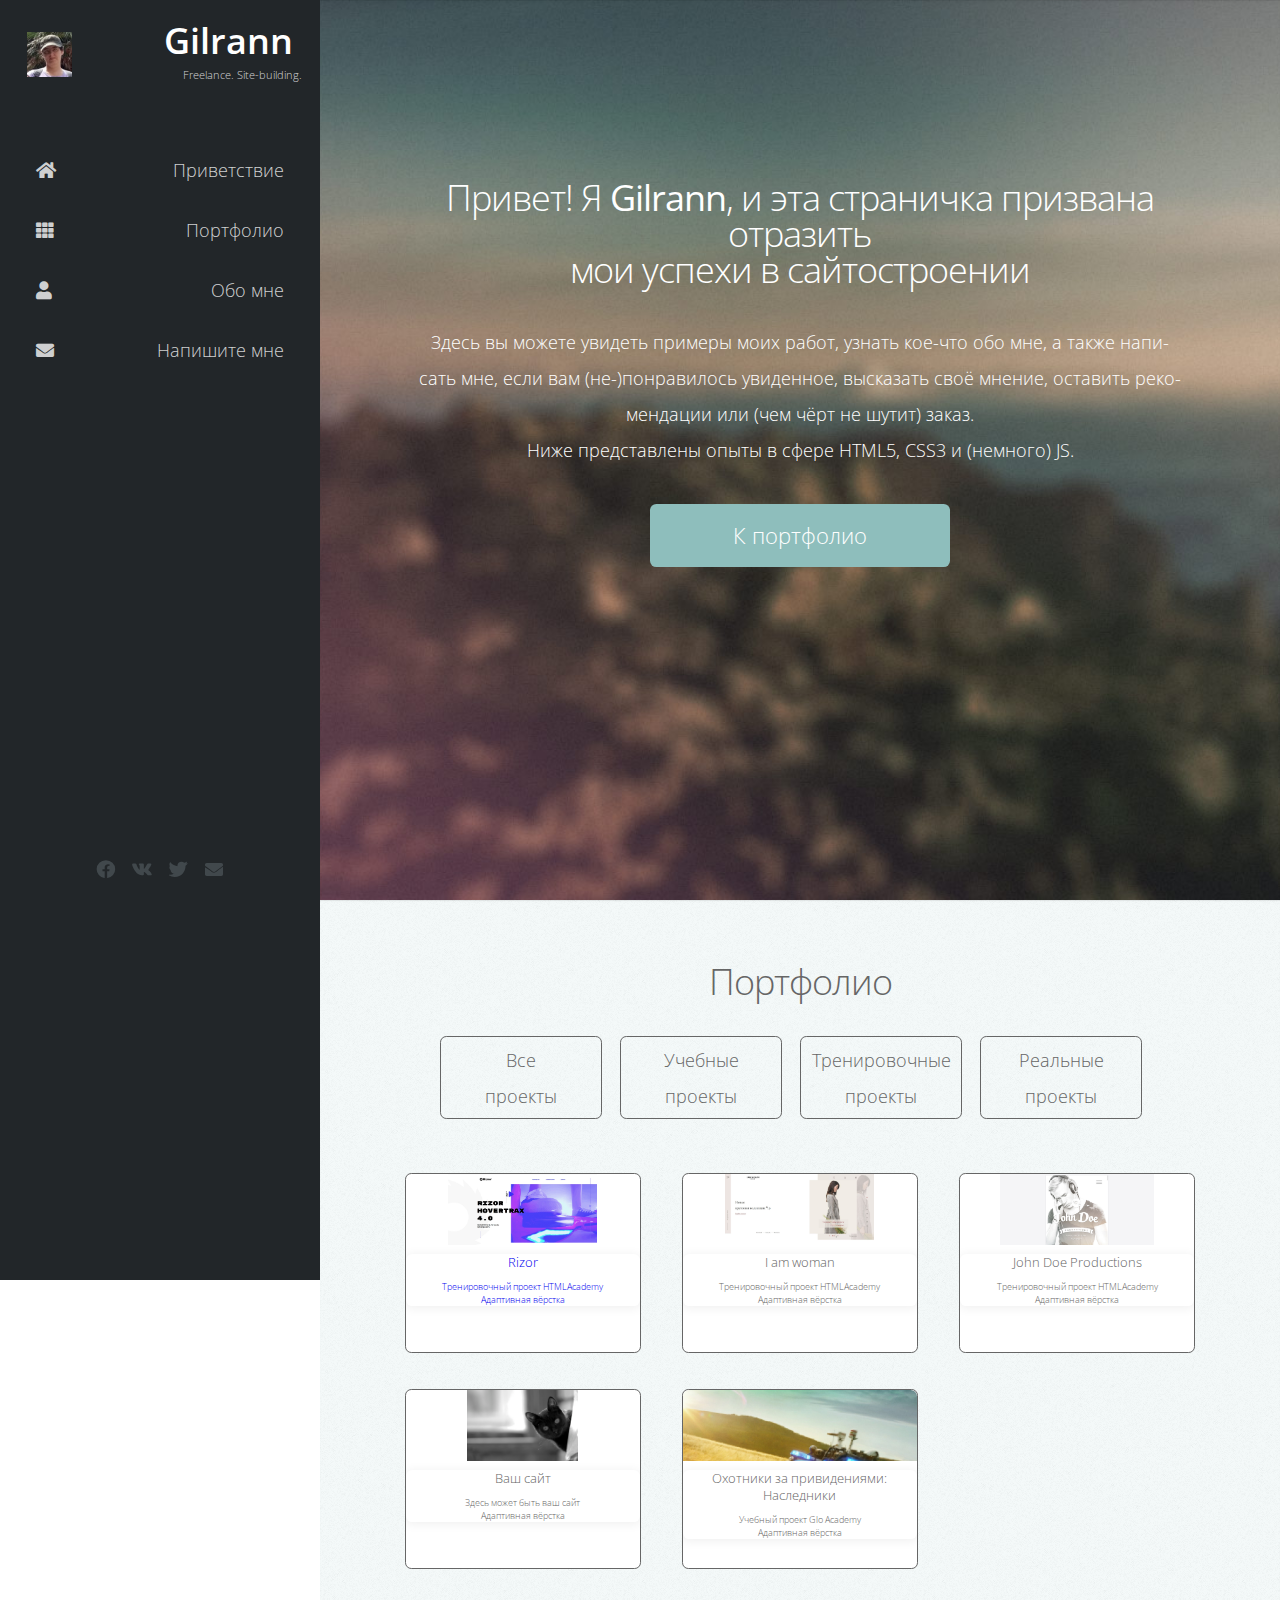
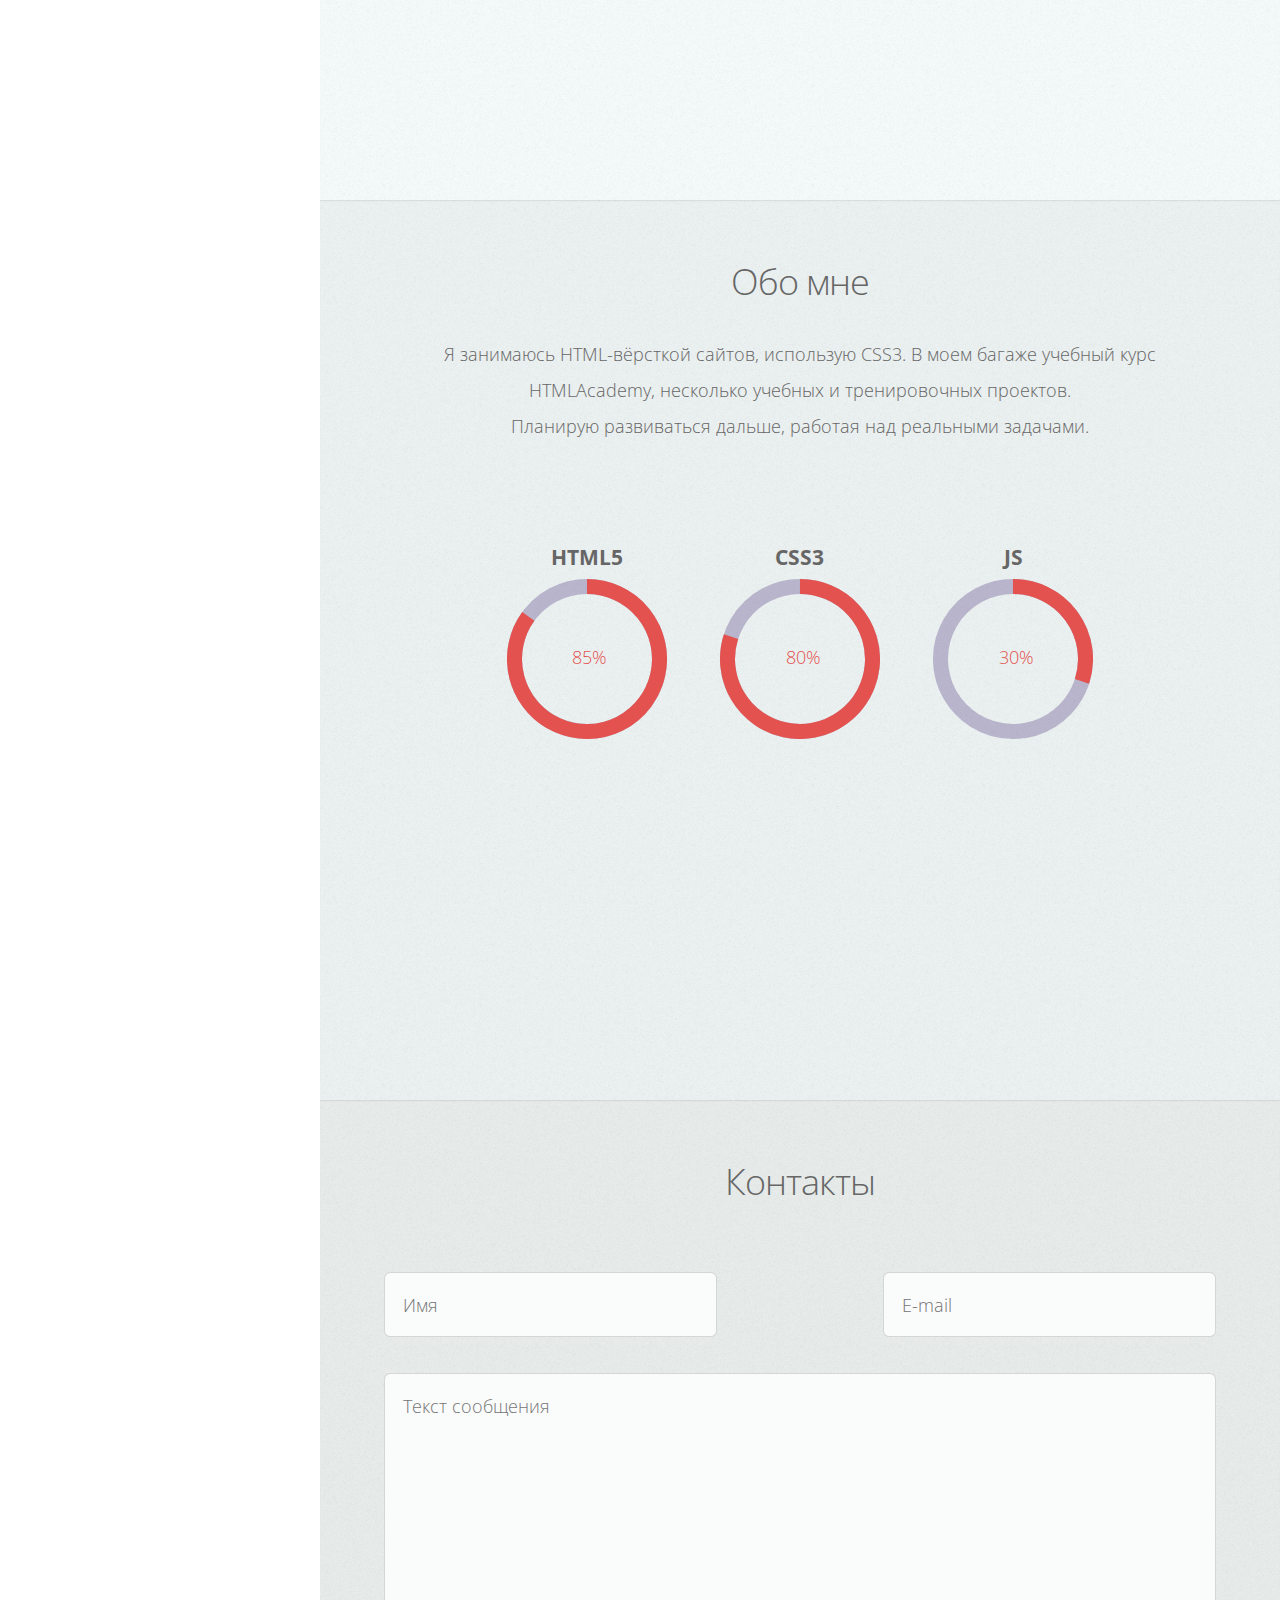
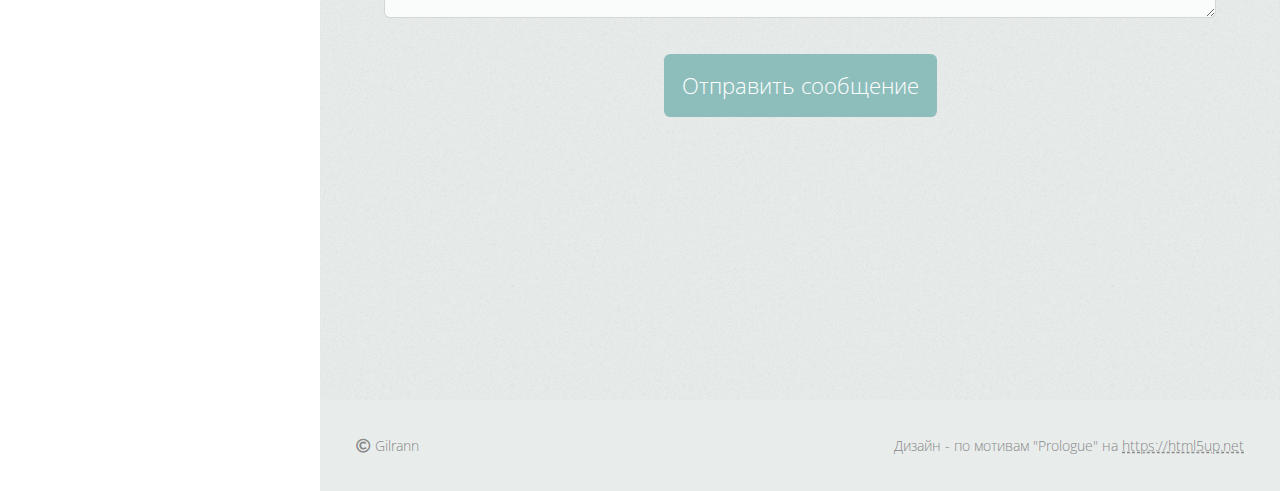
==== commit 57687b4c: "Update index.html" ====
--- a/index.html
+++ b/index.html
@@ -113,14 +113,6 @@
                         </header>
                         <a href="https://gilrann.github.io/iamwoman/" class="projects__link iamwoman"></a>
                     </div>
-                    <div class="projects__box learning">
-                        <header class="projects__wrapper">
-                            <h3 class="projects__name">Device</h3>
-                            <p class="projects__text">Учебный проект HTMLAcademy</p>
-                            <p class="projects__text">Фиксированная вёрстка</p>
-                        </header>
-                        <a href="https://gilrann.github.io/device/" class="projects__link device"></a>
-                    </div>
                     <div class="projects__box training">
                         <header class="projects__wrapper">
                             <h3 class="projects__name">John Doe Productions</h3>
@@ -200,4 +192,4 @@
     <script type="text/javascript" src="js/gilrann.js"></script>
 </body>
 
-</html>+</html>
--- a/css/style.css
+++ b/css/style.css
@@ -0,0 +1,1364 @@
+*,
+*::before,
+*::after {
+  box-sizing: border-box;
+}
+
+body,
+h1,
+h2,
+h3,
+h4,
+h5,
+p,
+figure,
+picture {
+  margin: 0;
+}
+
+img,
+picture {
+  display: block;
+  max-width: 100%;
+}
+
+input,
+button,
+textarea,
+select {
+  font: inherit;
+}
+
+ul {
+  list-style: none;
+}
+
+@media (prefers-reduced-motion: reduce) {
+  *,
+  *::before,
+  *::after {
+    animation-duration: 0.01ms !important;
+    animation-iteration-count: 1 !important;
+    scroll-behavior: auto !important;
+    transition-duration: 0.01ms !important;
+  }
+}
+.m-0 {
+  margin: 0;
+}
+
+.mt-0 {
+  margin-top: 0;
+}
+
+.mr-0 {
+  margin-right: 0;
+}
+
+.mb-0 {
+  margin-bottom: 0;
+}
+
+.ml-0 {
+  margin-left: 0;
+}
+
+.mx-0 {
+  margin-left: 0;
+  margin-right: 0;
+}
+
+.my-0 {
+  margin-bottom: 0;
+  margin-top: 0;
+}
+
+.p-0 {
+  padding: 0;
+}
+
+.pt-0 {
+  padding-top: 0;
+}
+
+.pr-0 {
+  padding-right: 0;
+}
+
+.pb-0 {
+  padding-bottom: 0;
+}
+
+.pl-0 {
+  padding-left: 0;
+}
+
+.px-0 {
+  padding-left: 0;
+  padding-right: 0;
+}
+
+.py-0 {
+  padding-bottom: 0;
+  padding-top: 0;
+}
+
+.gap-0 {
+  gap: 0;
+}
+
+.m-xxs {
+  margin: 7.5px;
+}
+
+.mt-xxs {
+  margin-top: 7.5px;
+}
+
+.mr-xxs {
+  margin-right: 7.5px;
+}
+
+.mb-xxs {
+  margin-bottom: 7.5px;
+}
+
+.ml-xxs {
+  margin-left: 7.5px;
+}
+
+.mx-xxs {
+  margin-left: 7.5px;
+  margin-right: 7.5px;
+}
+
+.my-xxs {
+  margin-bottom: 7.5px;
+  margin-top: 7.5px;
+}
+
+.p-xxs {
+  padding: 7.5px;
+}
+
+.pt-xxs {
+  padding-top: 7.5px;
+}
+
+.pr-xxs {
+  padding-right: 7.5px;
+}
+
+.pb-xxs {
+  padding-bottom: 7.5px;
+}
+
+.pl-xxs {
+  padding-left: 7.5px;
+}
+
+.px-xxs {
+  padding-left: 7.5px;
+  padding-right: 7.5px;
+}
+
+.py-xxs {
+  padding-bottom: 7.5px;
+  padding-top: 7.5px;
+}
+
+.gap-xxs {
+  gap: 7.5px;
+}
+
+.m-xs {
+  margin: 15px;
+}
+
+.mt-xs {
+  margin-top: 15px;
+}
+
+.mr-xs {
+  margin-right: 15px;
+}
+
+.mb-xs {
+  margin-bottom: 15px;
+}
+
+.ml-xs {
+  margin-left: 15px;
+}
+
+.mx-xs {
+  margin-left: 15px;
+  margin-right: 15px;
+}
+
+.my-xs {
+  margin-bottom: 15px;
+  margin-top: 15px;
+}
+
+.p-xs {
+  padding: 15px;
+}
+
+.pt-xs {
+  padding-top: 15px;
+}
+
+.pr-xs {
+  padding-right: 15px;
+}
+
+.pb-xs {
+  padding-bottom: 15px;
+}
+
+.pl-xs {
+  padding-left: 15px;
+}
+
+.px-xs {
+  padding-left: 15px;
+  padding-right: 15px;
+}
+
+.py-xs {
+  padding-bottom: 15px;
+  padding-top: 15px;
+}
+
+.gap-xs {
+  gap: 15px;
+}
+
+.m-s {
+  margin: 22.5px;
+}
+
+.mt-s {
+  margin-top: 22.5px;
+}
+
+.mr-s {
+  margin-right: 22.5px;
+}
+
+.mb-s {
+  margin-bottom: 22.5px;
+}
+
+.ml-s {
+  margin-left: 22.5px;
+}
+
+.mx-s {
+  margin-left: 22.5px;
+  margin-right: 22.5px;
+}
+
+.my-s {
+  margin-bottom: 22.5px;
+  margin-top: 22.5px;
+}
+
+.p-s {
+  padding: 22.5px;
+}
+
+.pt-s {
+  padding-top: 22.5px;
+}
+
+.pr-s {
+  padding-right: 22.5px;
+}
+
+.pb-s {
+  padding-bottom: 22.5px;
+}
+
+.pl-s {
+  padding-left: 22.5px;
+}
+
+.px-s {
+  padding-left: 22.5px;
+  padding-right: 22.5px;
+}
+
+.py-s {
+  padding-bottom: 22.5px;
+  padding-top: 22.5px;
+}
+
+.gap-s {
+  gap: 22.5px;
+}
+
+.m-m {
+  margin: 30px;
+}
+
+.mt-m {
+  margin-top: 30px;
+}
+
+.mr-m {
+  margin-right: 30px;
+}
+
+.mb-m {
+  margin-bottom: 30px;
+}
+
+.ml-m {
+  margin-left: 30px;
+}
+
+.mx-m {
+  margin-left: 30px;
+  margin-right: 30px;
+}
+
+.my-m {
+  margin-bottom: 30px;
+  margin-top: 30px;
+}
+
+.p-m {
+  padding: 30px;
+}
+
+.pt-m {
+  padding-top: 30px;
+}
+
+.pr-m {
+  padding-right: 30px;
+}
+
+.pb-m {
+  padding-bottom: 30px;
+}
+
+.pl-m {
+  padding-left: 30px;
+}
+
+.px-m {
+  padding-left: 30px;
+  padding-right: 30px;
+}
+
+.py-m {
+  padding-bottom: 30px;
+  padding-top: 30px;
+}
+
+.gap-m {
+  gap: 30px;
+}
+
+.m-l {
+  margin: 45px;
+}
+
+.mt-l {
+  margin-top: 45px;
+}
+
+.mr-l {
+  margin-right: 45px;
+}
+
+.mb-l {
+  margin-bottom: 45px;
+}
+
+.ml-l {
+  margin-left: 45px;
+}
+
+.mx-l {
+  margin-left: 45px;
+  margin-right: 45px;
+}
+
+.my-l {
+  margin-bottom: 45px;
+  margin-top: 45px;
+}
+
+.p-l {
+  padding: 45px;
+}
+
+.pt-l {
+  padding-top: 45px;
+}
+
+.pr-l {
+  padding-right: 45px;
+}
+
+.pb-l {
+  padding-bottom: 45px;
+}
+
+.pl-l {
+  padding-left: 45px;
+}
+
+.px-l {
+  padding-left: 45px;
+  padding-right: 45px;
+}
+
+.py-l {
+  padding-bottom: 45px;
+  padding-top: 45px;
+}
+
+.gap-l {
+  gap: 45px;
+}
+
+.m-xl {
+  margin: 60px;
+}
+
+.mt-xl {
+  margin-top: 60px;
+}
+
+.mr-xl {
+  margin-right: 60px;
+}
+
+.mb-xl {
+  margin-bottom: 60px;
+}
+
+.ml-xl {
+  margin-left: 60px;
+}
+
+.mx-xl {
+  margin-left: 60px;
+  margin-right: 60px;
+}
+
+.my-xl {
+  margin-bottom: 60px;
+  margin-top: 60px;
+}
+
+.p-xl {
+  padding: 60px;
+}
+
+.pt-xl {
+  padding-top: 60px;
+}
+
+.pr-xl {
+  padding-right: 60px;
+}
+
+.pb-xl {
+  padding-bottom: 60px;
+}
+
+.pl-xl {
+  padding-left: 60px;
+}
+
+.px-xl {
+  padding-left: 60px;
+  padding-right: 60px;
+}
+
+.py-xl {
+  padding-bottom: 60px;
+  padding-top: 60px;
+}
+
+.gap-xl {
+  gap: 60px;
+}
+
+.m-xxl {
+  margin: 67.5px;
+}
+
+.mt-xxl {
+  margin-top: 67.5px;
+}
+
+.mr-xxl {
+  margin-right: 67.5px;
+}
+
+.mb-xxl {
+  margin-bottom: 67.5px;
+}
+
+.ml-xxl {
+  margin-left: 67.5px;
+}
+
+.mx-xxl {
+  margin-left: 67.5px;
+  margin-right: 67.5px;
+}
+
+.my-xxl {
+  margin-bottom: 67.5px;
+  margin-top: 67.5px;
+}
+
+.p-xxl {
+  padding: 67.5px;
+}
+
+.pt-xxl {
+  padding-top: 67.5px;
+}
+
+.pr-xxl {
+  padding-right: 67.5px;
+}
+
+.pb-xxl {
+  padding-bottom: 67.5px;
+}
+
+.pl-xxl {
+  padding-left: 67.5px;
+}
+
+.px-xxl {
+  padding-left: 67.5px;
+  padding-right: 67.5px;
+}
+
+.py-xxl {
+  padding-bottom: 67.5px;
+  padding-top: 67.5px;
+}
+
+.gap-xxl {
+  gap: 67.5px;
+}
+
+.fs-0 {
+  font-size: 0;
+}
+
+.fs-xs {
+  font-size: 12.5px;
+}
+
+.fs-s {
+  font-size: 15px;
+}
+
+.fs-m {
+  font-size: 20px;
+}
+
+.fs-l {
+  font-size: 25px;
+}
+
+.fs-xl {
+  font-size: 30px;
+}
+
+.fs-xxl {
+  font-size: 37.5px;
+}
+
+.fw-100 {
+  font-weight: 100;
+}
+
+.fw-200 {
+  font-weight: 200;
+}
+
+.fw-300 {
+  font-weight: 300;
+}
+
+.fw-400 {
+  font-weight: 400;
+}
+
+.fw-500 {
+  font-weight: 500;
+}
+
+.fw-600 {
+  font-weight: 600;
+}
+
+.fw-700 {
+  font-weight: 700;
+}
+
+.fw-800 {
+  font-weight: 800;
+}
+
+.fw-900 {
+  font-weight: 900;
+}
+
+.fs-n {
+  font-style: normal;
+}
+
+.fs-i {
+  font-style: italic;
+}
+
+.content, .block, .sitehead, .sitehead__link, .projects__box, .skills__box {
+  display: flex;
+  position: relative;
+  flex-direction: column;
+}
+
+html {
+  font-size: 25px;
+}
+
+.all-about {
+  font-family: 'Open Sans', serif;
+  font-weight: 300;
+}
+
+.sitesystem {
+  display: grid;
+  grid-template-columns: repeat(4, 25%);
+  grid-template-rows: auto 5rem;
+  position: relative;
+}
+
+.content {
+  grid-row: 1/-2;
+  grid-column: 2/5;
+  flex-grow: 1;
+  flex-shrink: 0;
+}
+
+.block {
+  margin: 0;
+  padding: 5vw;
+  min-height: 100vh;
+  text-align: center;
+  background-image: url("../img/overlay.png");
+  box-shadow: inset 0 1px 0 0 #0000000d, inset 0 0.1em 0.1em 0 #00000006;
+}
+
+.darkblock {
+  background-color: #81918E;
+  color: #ffffff;
+}
+.darkblock h2 {
+  color: #ffffff;
+}
+
+.lightblock {
+  background-color: #e8edec;
+  color: #666666;
+}
+
+.block__subtitle {
+  font-size: 2rem;
+  font-weight: 300;
+  margin-bottom: 2rem;
+  letter-spacing: -1px;
+  text-align: center;
+  line-height: 2rem;
+  color: #666666;
+}
+
+.btn {
+  padding: 0.25rem;
+  outline: none;
+  border-radius: 0.35rem;
+  font-family: inherit;
+  font-weight: 300;
+  transition: all 1s;
+  cursor: pointer;
+  box-shadow: none;
+}
+
+.sitebottom {
+  grid-row: 2/3;
+  grid-column: 2/5;
+}
+
+.sitehead {
+  grid-row: 1/-1;
+  grid-column: 1/2;
+  background-color: #222629;
+  color: #ffffff;
+  text-align: right;
+  position: fixed;
+  width: 25%;
+  height: 100vw;
+}
+
+.sitehead__logo {
+  position: relative;
+  margin: 1.75rem 1.5rem;
+}
+
+.sitehead__img {
+  display: block;
+  position: absolute;
+  background-image: url("../img/prtrt.jpg");
+  background-size: cover;
+}
+
+.img50 {
+  width: 2.5rem;
+  height: 2.5rem;
+}
+
+.sitehead__title {
+  margin: 0;
+  padding: 0;
+  font-weight: 600;
+  line-height: 1rem;
+}
+
+.sitehead__text {
+  margin: 0;
+  padding: 0;
+  font-size: 0.6rem;
+  line-height: 1.75rem;
+  color: rgba(255, 255, 255, 0.8);
+  margin-top: 0.5rem;
+  margin-right: -0.5rem;
+}
+
+.sitehead__menu {
+  padding: 0;
+}
+
+.sitehead__item {
+  width: 100%;
+  position: relative;
+}
+
+.sitehead__item:active {
+  background-color: #1b2023;
+}
+
+.sitehead__link {
+  flex-direction: row;
+  justify-content: space-between;
+  width: 100%;
+  padding: 1rem 2rem;
+  box-sizing: border-box;
+  color: rgba(255, 255, 255, 0.8);
+  text-decoration: none;
+  font-weight: 300;
+  align-items: center;
+}
+
+.sitehead__link::before {
+  font-family: 'Font Awesome 5 Free';
+  display: inline-block;
+  font-style: normal;
+  font-variant: normal;
+  text-rendering: auto;
+  font-weight: 900;
+}
+
+.sitehead__link:hover {
+  color: #ffffff;
+}
+
+.sitehead__link:hover::before {
+  color: #e27689;
+}
+
+.sitehead__item a:active {
+  color: #ffffff;
+}
+
+.sitehead__link:active::before {
+  color: #e27689;
+}
+
+@media (max-width: 992px) {
+  .sitehead__logo {
+    padding-right: 1rem;
+  }
+
+  .sitehead__link {
+    padding: 1rem;
+  }
+
+  .sitehead__img {
+    top: 1rem;
+    left: auto;
+  }
+
+  .sitehead__title {
+    margin-top: 2rem;
+    margin-right: -0.5rem;
+    font-size: 1.5rem;
+  }
+
+  .sitehead__text {
+    margin-right: 0;
+    text-align: center;
+  }
+
+  .sitehead__item svg {
+    position: absolute;
+    right: 1rem;
+  }
+}
+@media (max-width: 768px) {
+  .sitehead__logo {
+    margin: 1.75rem 0;
+    padding: 1rem;
+  }
+
+  .sitehead__title {
+    margin-top: 1.2rem;
+    margin-right: 0;
+    font-size: 1rem;
+  }
+
+  .sitehead__text {
+    margin-right: 0;
+    text-align: center;
+  }
+
+  .sitehead__point {
+    font-size: 0.8rem;
+  }
+}
+@media (max-width: 576px) {
+  .sitehead {
+    padding: 0;
+    text-align: center;
+  }
+
+  .sitehead__logo {
+    display: flex;
+    flex-direction: column;
+    padding: 0;
+    padding-top: 1rem;
+  }
+
+  .sitehead__img {
+    position: relative;
+    top: auto;
+    left: auto;
+    right: auto;
+  }
+
+  .img50 {
+    width: 34px;
+    height: 34px;
+    margin: 0 auto;
+  }
+
+  .sitehead__title {
+    display: none;
+  }
+
+  .sitehead__item a {
+    display: block;
+    padding: 0.5rem 0;
+  }
+
+  .sitehead__item svg {
+    position: relative;
+    right: auto;
+    width: 34px;
+  }
+
+  .sitehead__item span {
+    display: none;
+  }
+
+  .sitehead__text {
+    display: none;
+  }
+}
+.social {
+  position: fixed;
+  bottom: 0;
+  width: 25%;
+}
+
+.social__list {
+  margin: 0;
+  padding: 1.5rem 0 0.75rem;
+  list-style: none;
+  display: flex;
+  justify-content: center;
+  flex-wrap: wrap;
+}
+
+.social__list a {
+  display: inline-block;
+  width: 2rem;
+  height: 2rem;
+  line-height: 2rem;
+  color: #41484c;
+  outline: 0;
+  text-align: center;
+  border: 0;
+  transition: color 0.35s ease-in-out;
+}
+.social__list a:hover {
+  color: #ffffff;
+}
+.social__list a.solid:before {
+  font-weight: 900;
+}
+.social__list a.fab:before {
+  font-family: 'Font Awesome 5 Brands';
+}
+
+.social__item span {
+  display: none;
+}
+
+.social__link::before {
+  font-family: 'Font Awesome 5 Free';
+  display: inline-block;
+  font-style: normal;
+  font-variant: normal;
+  text-rendering: auto;
+  font-weight: 900;
+}
+
+.intro {
+  background-image: url("../img/banner.jpg");
+  background-size: cover;
+  background-repeat: no-repeat, repeat;
+  align-items: center;
+  padding: 10rem 5rem;
+  background-position: center center;
+}
+.intro p:last-of-type {
+  margin-bottom: 2rem;
+}
+
+.intro__text {
+  width: 60vw;
+  font-weight: 200;
+  -webkit-hyphens: auto;
+  -ms-hyphens: auto;
+  hyphens: auto;
+  line-height: 2rem;
+}
+
+.btn__next {
+  width: 300px;
+  max-height: 200px;
+  font-size: 1.2rem;
+  line-height: 3rem;
+}
+
+.btn-to-portfolio {
+  border: 0;
+  color: #ffffff;
+  background: #8ebebc;
+}
+.btn-to-portfolio:hover, .btn-to-portfolio:focus, .btn-to-portfolio:active {
+  color: #ffffff;
+  background: #9ececc;
+}
+
+@media (max-width: 768px) {
+  .intro {
+    padding: 34px 0.5rem 0.5rem;
+  }
+
+  .intro__text {
+    width: auto;
+    padding: 1rem 2.5rem 0;
+  }
+
+  .btn__next {
+    width: 200px;
+  }
+}
+@media (max-width: 460px) {
+  .intro__text {
+    padding: 0.5rem;
+  }
+}
+.projects {
+  background-color: #f5fafa;
+  align-items: center;
+  height: auto;
+}
+
+.projects__types {
+  margin: 0 0 2rem 0;
+  padding: 0;
+  list-style: none;
+  display: flex;
+  width: 100%;
+  max-width: 1400px;
+  justify-content: center;
+  flex-wrap: wrap;
+}
+
+.projects__category {
+  line-height: 2rem;
+  margin-right: 1rem;
+  margin-bottom: 1rem;
+}
+
+.projects__button {
+  width: 9rem;
+  color: #666666;
+  background: transparent;
+  min-width: 120px;
+  font-size: inherit;
+  border: solid #666666 1px;
+}
+
+.projects__button--active {
+  color: #ffffff;
+  border: 1px #452d79 solid;
+  background: #452d79;
+}
+
+.projects__list {
+  margin: 0;
+  padding: 0;
+  display: grid;
+  grid-template-columns: 1fr 1fr 1fr;
+  width: 100%;
+  max-width: 1400px;
+}
+
+.projects__box {
+  align-items: center;
+  background-color: #ffffff;
+  margin-bottom: 2rem;
+  padding-bottom: 2rem;
+  width: 85%;
+  border: solid #666666 1px;
+  border-radius: 0.35rem;
+  min-height: 10rem;
+  overflow: hidden;
+  justify-self: center;
+  text-decoration: none;
+}
+
+.projects__wrapper {
+  margin: 1rem 0;
+  order: 1;
+  box-shadow: 0 0.1rem 0.6rem 0.001rem #00000011;
+  width: 100%;
+  background-color: #ffffff;
+  border-radius: 0.35rem;
+  flex-shrink: 0;
+}
+
+.projects__name {
+  margin: 0;
+  padding: 0;
+  text-align: center;
+  font-weight: 300;
+  margin-bottom: 0.5rem;
+  font-size: 0.8rem;
+}
+
+.projects__text {
+  margin: 0 1rem;
+  padding: 0;
+  font-size: 0.5rem;
+  font-weight: 200;
+}
+
+.projects__link {
+  width: 100%;
+  height: 50%;
+  overflow: hidden;
+  flex-shrink: 0;
+  background: url(../img/project__posters/cat.jpg);
+  background-position: center;
+  background-repeat: no-repeat;
+  background-size: contain;
+  border-top-left-radius: 0.35rem;
+  border-top-right-radius: 0.35rem;
+}
+
+.rizor {
+  background-image: url(../img/project__posters/rizor.jpg);
+}
+
+.iamwoman {
+  background-image: url(../img/project__posters/iamwoman.jpg);
+}
+
+.device {
+  background-image: url(../img/project__posters/device.jpg);
+}
+
+.musicjd {
+  background-image: url(../img/project__posters/jdp.jpg);
+}
+
+.ghostbusters {
+  background-image: url(../img/project__posters/ghostbusters.jpg);
+  background-size: cover;
+}
+
+.projects__view {
+  width: 100%;
+  border-radius: 0.35rem;
+  align-self: center;
+  overflow: hidden;
+}
+
+.projects__001 {
+  background-image: url("../img/rizor.jpg");
+}
+
+.projects__002 {
+  background-image: url("../img/iamwoman.jpg");
+}
+
+.projects__003 {
+  background-image: url("../img/device.jpg");
+}
+
+@media (max-width: 1280px) {
+  .projects__name {
+    font-size: 0.7rem;
+  }
+
+  .projects__wrapper {
+    margin: 0.5rem 0;
+  }
+}
+@media (max-width: 992px) {
+  .projects__list {
+    grid-template-columns: 1fr 1fr;
+  }
+}
+@media (max-width: 460px) {
+  .projects__types {
+    justify-content: space-around;
+  }
+
+  .projects__category {
+    margin-right: 0;
+  }
+
+  .projects__button {
+    line-height: 1.5;
+  }
+}
+.skills {
+  background-color: #ecf1f1;
+  align-items: center;
+}
+
+.skills__list {
+  margin: 0;
+  padding: 0;
+  display: flex;
+  flex-shrink: 0;
+  justify-content: space-around;
+  width: 50vw;
+  flex-wrap: wrap;
+}
+
+.skills__name {
+  margin: 0.5rem;
+  padding: 0;
+  line-height: 1.5rem;
+  text-align: center;
+}
+
+.skills__item {
+  width: 10rem;
+  height: 10rem;
+  position: relative;
+}
+
+.skills_r_item datalist {
+  readOnly: true;
+  linecap: round;
+  thickness: 0.2;
+}
+
+.skills__text {
+  margin: 0;
+  padding: 0;
+  font-weight: 200;
+  -webkit-hyphens: auto;
+  -ms-hyphens: auto;
+  hyphens: auto;
+  line-height: 2rem;
+}
+
+.skills p:last-of-type {
+  margin-bottom: 3rem;
+  padding-bottom: 2rem;
+}
+
+.circles-wrp {
+  position: relative;
+}
+
+.circles-text {
+  position: absolute;
+  top: 40%;
+  left: 35%;
+  width: auto;
+  color: #e4524f;
+}
+
+.circles-valueStroke {
+  stroke: #e4524f;
+}
+
+.circles-maxValueStroke {
+  stroke: rgba(69, 45, 121, 0.3);
+}
+
+@media (max-width: 1400px) {
+  .circles-text {
+    left: 41%;
+  }
+}
+@media (max-width: 992px) {
+  .circles-text {
+    font-size: 2rem;
+    top: 35%;
+    left: 35%;
+  }
+}
+.contacts__form {
+  display: flex;
+  align-items: center;
+  flex-wrap: wrap;
+  margin: 0 auto;
+}
+
+.form__field {
+  width: 100%;
+  border: none;
+  display: flex;
+  flex-shrink: 0;
+  justify-content: space-between;
+  flex-wrap: wrap;
+  box-sizing: border-box;
+}
+
+.form__item {
+  margin: 2rem 0 0 0;
+  background-color: rgba(255, 255, 255, 0.8);
+  border-radius: 0.35rem;
+  border: solid 1px #00000026;
+  padding: 0.75rem 1rem;
+  width: 40%;
+}
+
+input,
+textarea,
+select {
+  line-height: 2rem;
+  color: rgba(0, 0, 0, 0.8);
+}
+
+.yoursubmit {
+  justify-content: center;
+}
+
+#yourmessage {
+  flex-grow: 1;
+}
+
+.btn__sendmessage {
+  color: #ffffff;
+  min-width: 120px;
+  margin: 2rem 0 0 0;
+  padding: 0.25rem 1rem 0.25rem 1rem;
+  width: auto;
+  background: #8ebebc;
+  border: 0;
+}
+.btn__sendmessage:hover, .btn__sendmessage:focus, .btn__sendmessage:active {
+  color: #ffffff;
+  background: #9ececc;
+}
+
+.copyright {
+  padding: 2rem;
+  background-color: #e8edec;
+  margin: 0;
+  color: #888888;
+  display: flex;
+  justify-content: space-between;
+  flex-grow: 1;
+  font-size: 0.8rem;
+  width: 100%;
+}
+
+.copyright__label::before {
+  font-family: 'Font Awesome 5 Free';
+  display: inline-block;
+  font-style: normal;
+  font-variant: normal;
+  text-rendering: auto;
+  font-weight: 400;
+  margin-right: 0.25rem;
+}
+
+.copyright a {
+  color: #888888;
+  text-decoration-line: underline;
+  text-decoration-style: dashed;
+}
+
+.copyright a:hover {
+  color: #e27689;
+  text-decoration: none;
+}
+
+@media (max-width: 1400px) {
+  html {
+    font-size: 20px;
+  }
+}
+@media (max-width: 1280px) {
+  html {
+    font-size: 18px;
+  }
+}
+@media (max-width: 992px) {
+  html {
+    font-size: 15px;
+  }
+}
+@media (max-width: 460px) {
+  .block__subtitle {
+    font-size: 1.3rem;
+    margin-bottom: 1rem;
+  }
+}
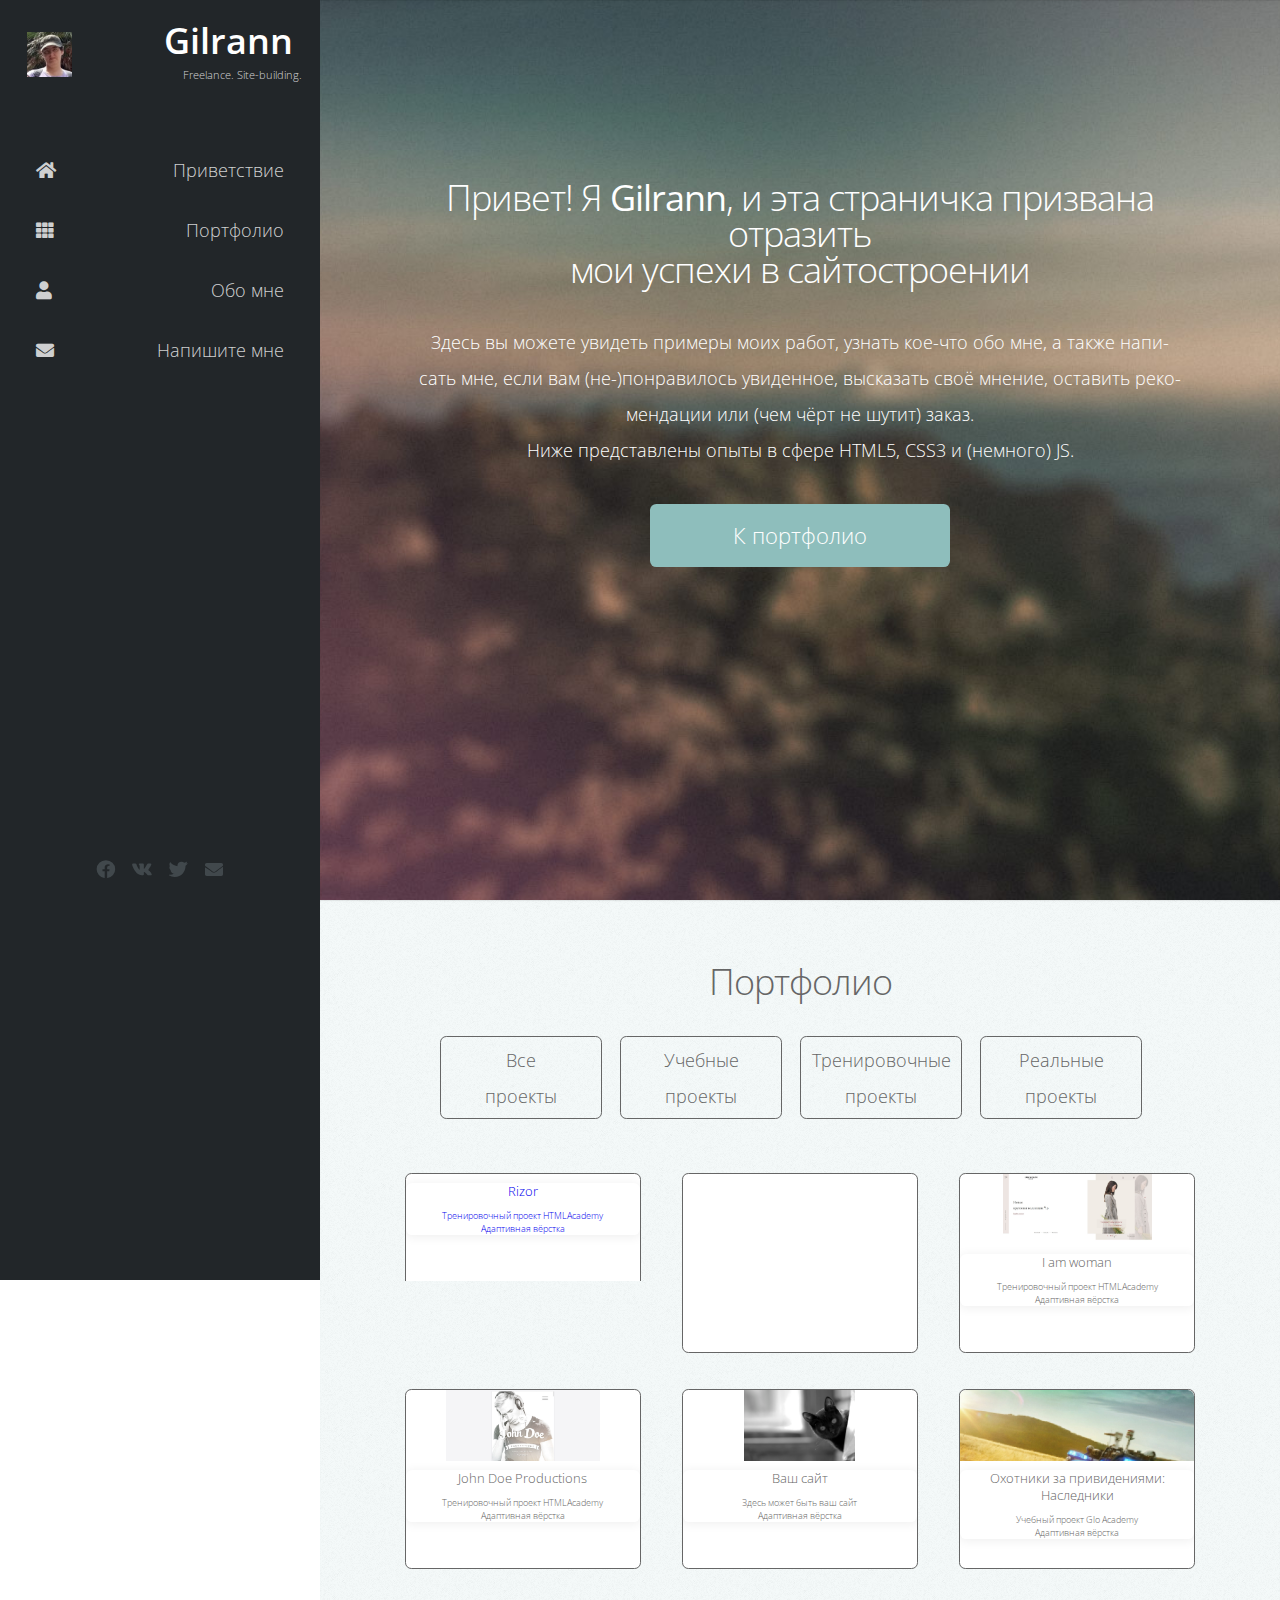
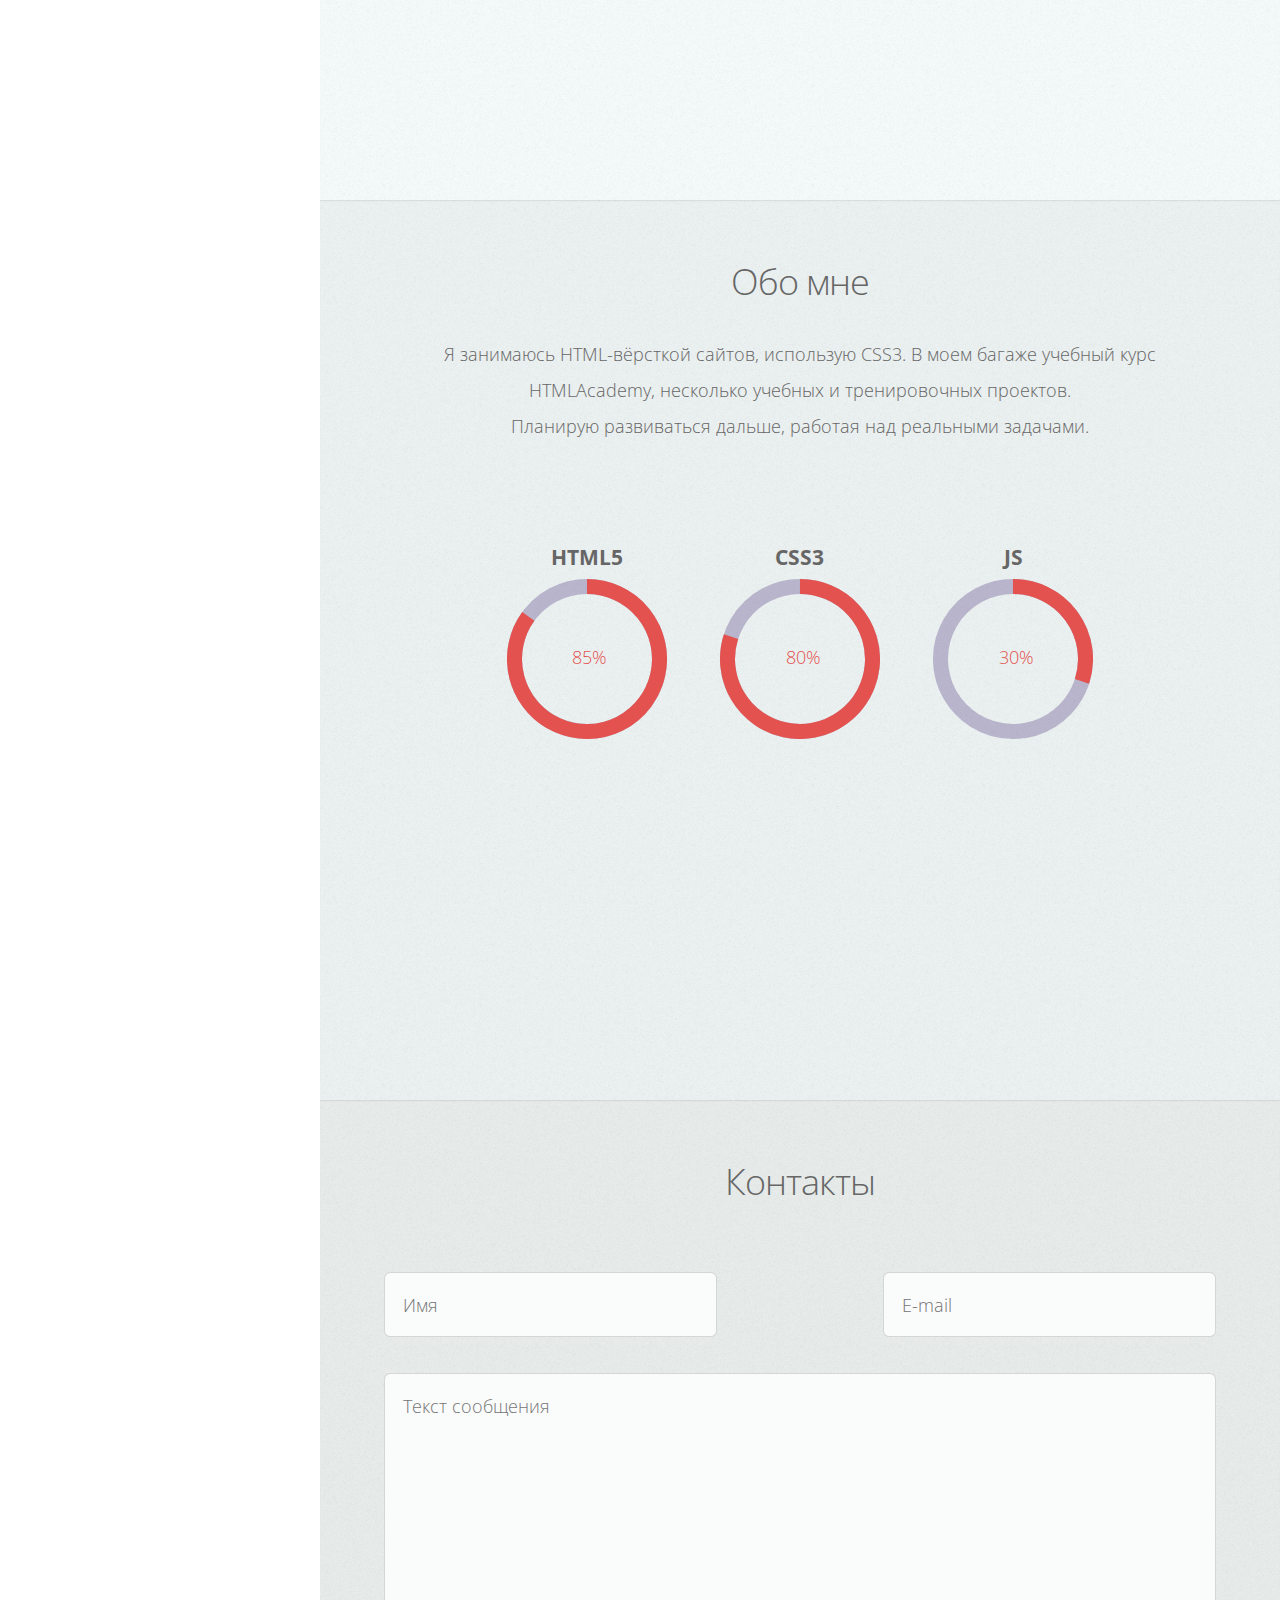
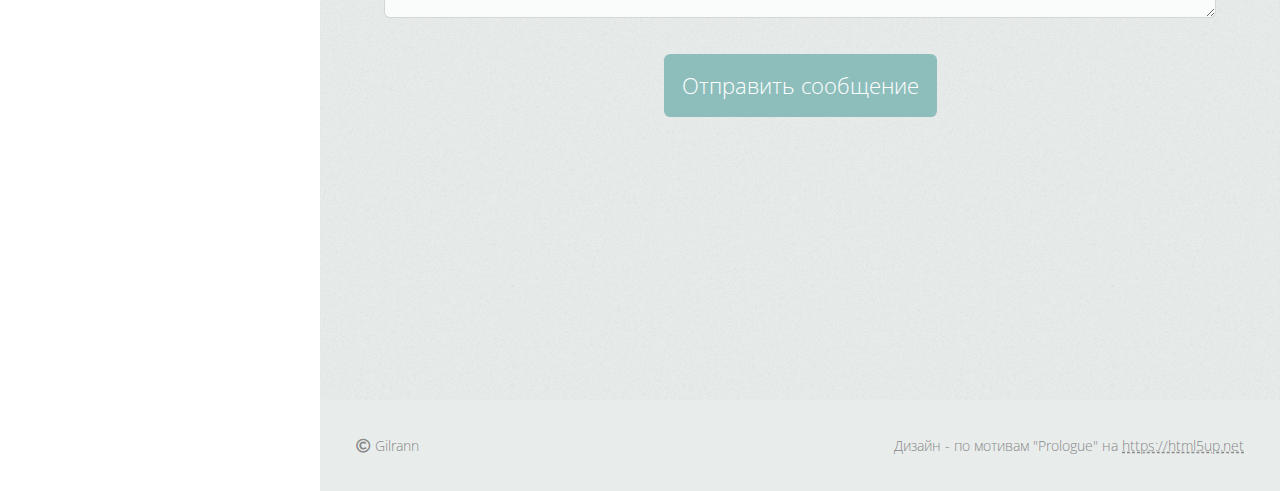
==== commit fac05f73: "Update index.html (rizor)" ====
--- a/index.html
+++ b/index.html
@@ -97,13 +97,14 @@
                     </li>
                 </ul>
                 <div class="projects__list">
+                     <div class="projects__link rizor">
                     <a href="https://gilrann.github.io/rizor/" class="projects__box training">
                         <header class="projects__wrapper">
                             <h3 class="projects__name">Rizor</h3>
                             <p class="projects__text">Тренировочный проект HTMLAcademy</p>
                             <p class="projects__text">Адаптивная вёрстка</p>
                         </header>
-                        <div class="projects__link rizor"></div>
+                       </div>
                     </a>
                     <div class="projects__box training">
                         <header class="projects__wrapper">
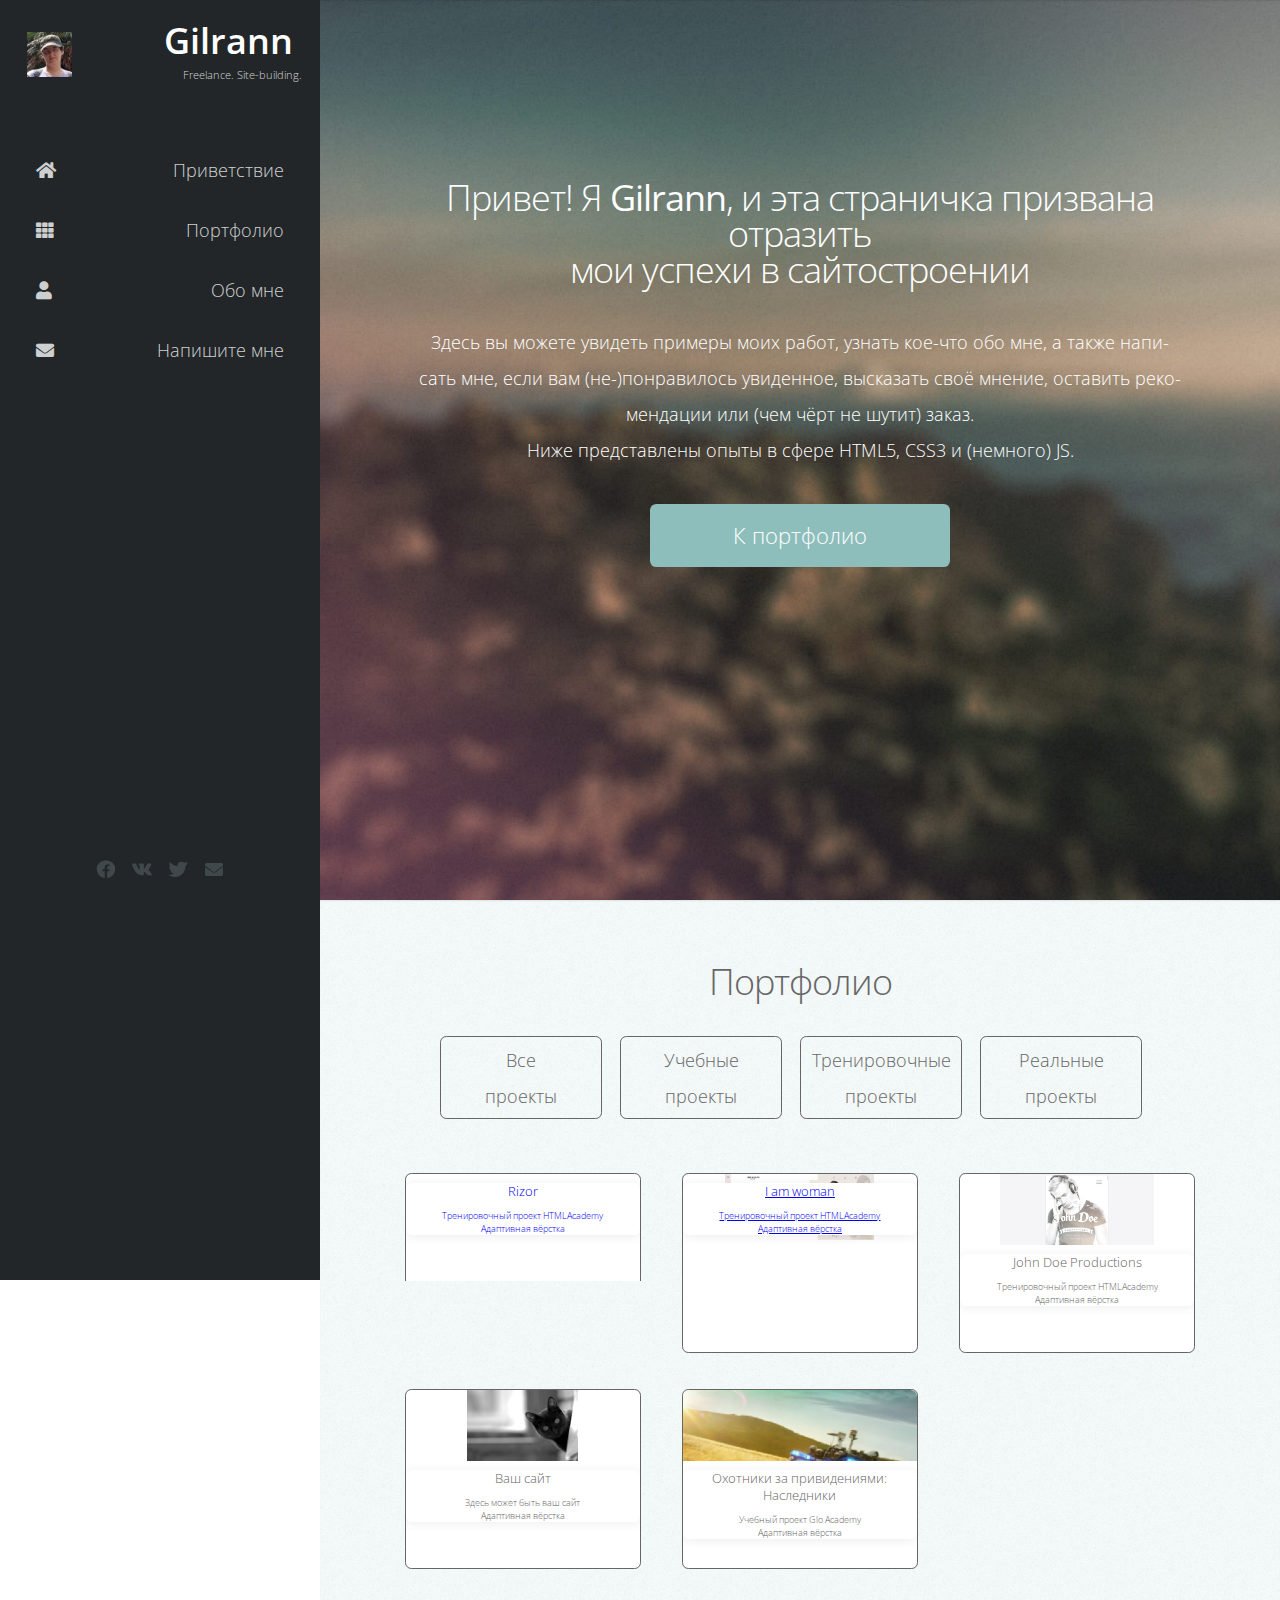
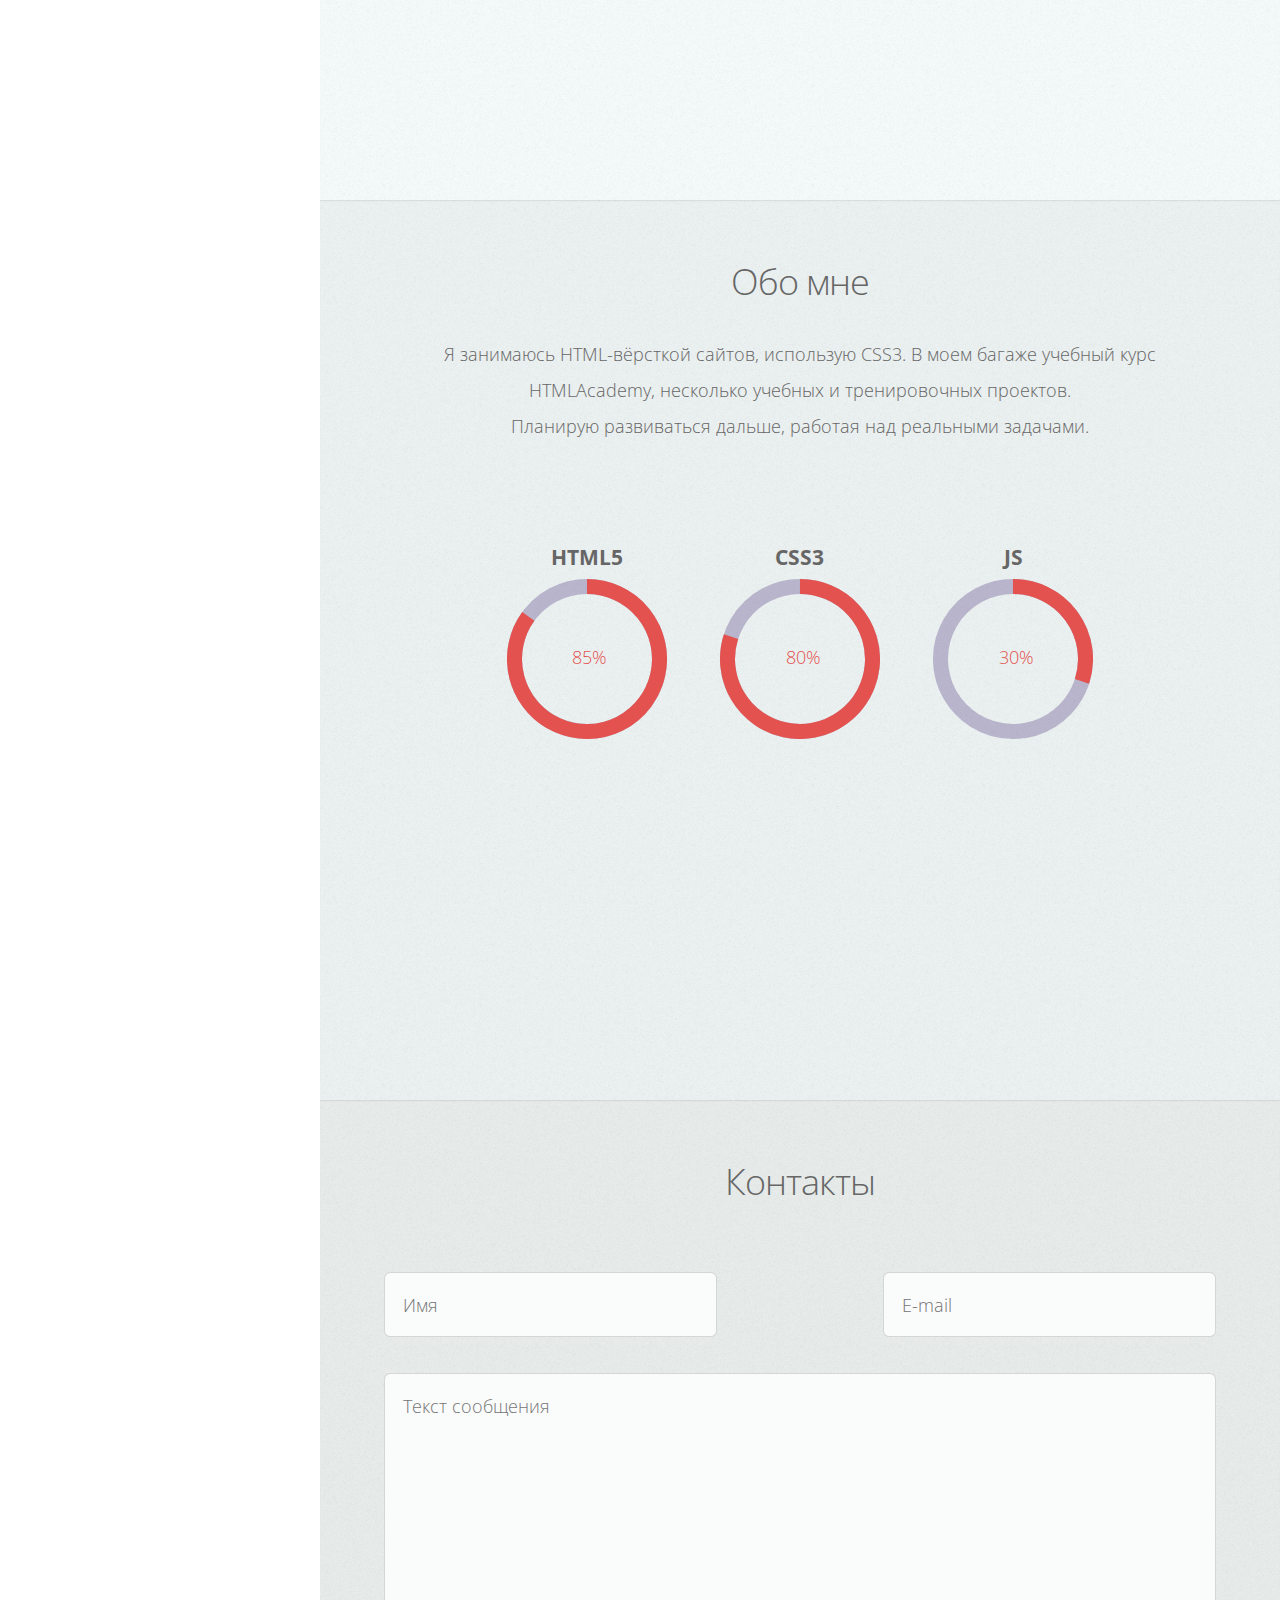
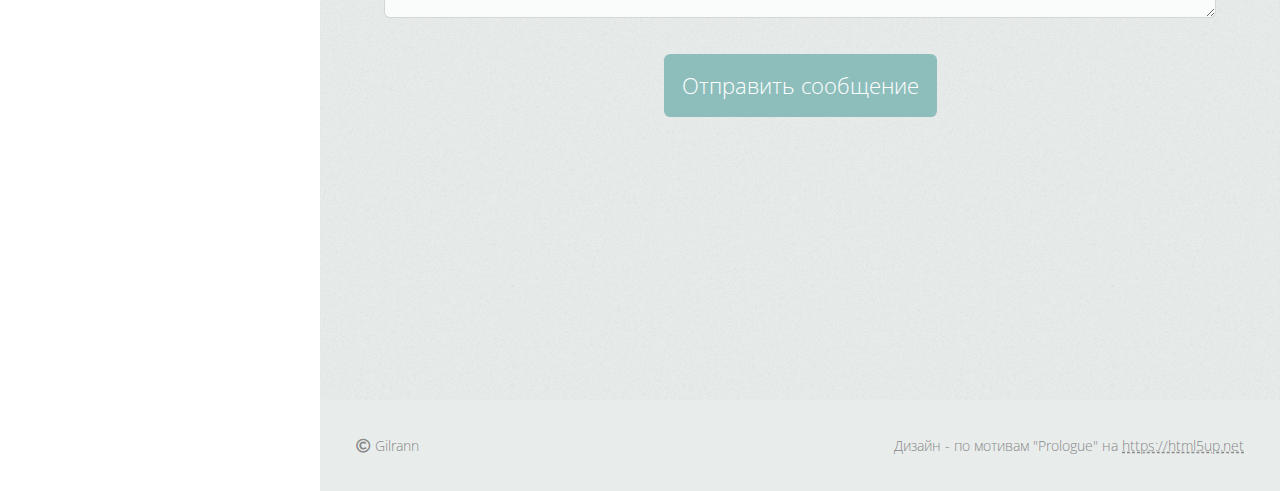
==== commit 51c0e158: "Update index.html rizor iamawoman" ====
--- a/index.html
+++ b/index.html
@@ -97,23 +97,27 @@
                     </li>
                 </ul>
                 <div class="projects__list">
-                     <div class="projects__link rizor">
-                    <a href="https://gilrann.github.io/rizor/" class="projects__box training">
-                        <header class="projects__wrapper">
-                            <h3 class="projects__name">Rizor</h3>
-                            <p class="projects__text">Тренировочный проект HTMLAcademy</p>
-                            <p class="projects__text">Адаптивная вёрстка</p>
-                        </header>
-                       </div>
-                    </a>
+                    <div class="projects__link rizor">
+                        <a href="https://gilrann.github.io/rizor/" class="projects__box training">
+                           <header class="projects__wrapper">
+                              <h3 class="projects__name">Rizor</h3>
+                              <p class="projects__text">Тренировочный проект HTMLAcademy</p>
+                              <p class="projects__text">Адаптивная вёрстка</p>
+                           </header>
+                        </a>
+                    </div>
+                    
                     <div class="projects__box training">
+                        <a href="https://gilrann.github.io/iamwoman/" class="projects__link iamwoman">
                         <header class="projects__wrapper">
                             <h3 class="projects__name">I am woman</h3>
                             <p class="projects__text">Тренировочный проект HTMLAcademy</p>
                             <p class="projects__text">Адаптивная вёрстка</p>
                         </header>
-                        <a href="https://gilrann.github.io/iamwoman/" class="projects__link iamwoman"></a>
-                    </div>
+                        </a>
+                    </div>
+                    
+                    
                     <div class="projects__box training">
                         <header class="projects__wrapper">
                             <h3 class="projects__name">John Doe Productions</h3>
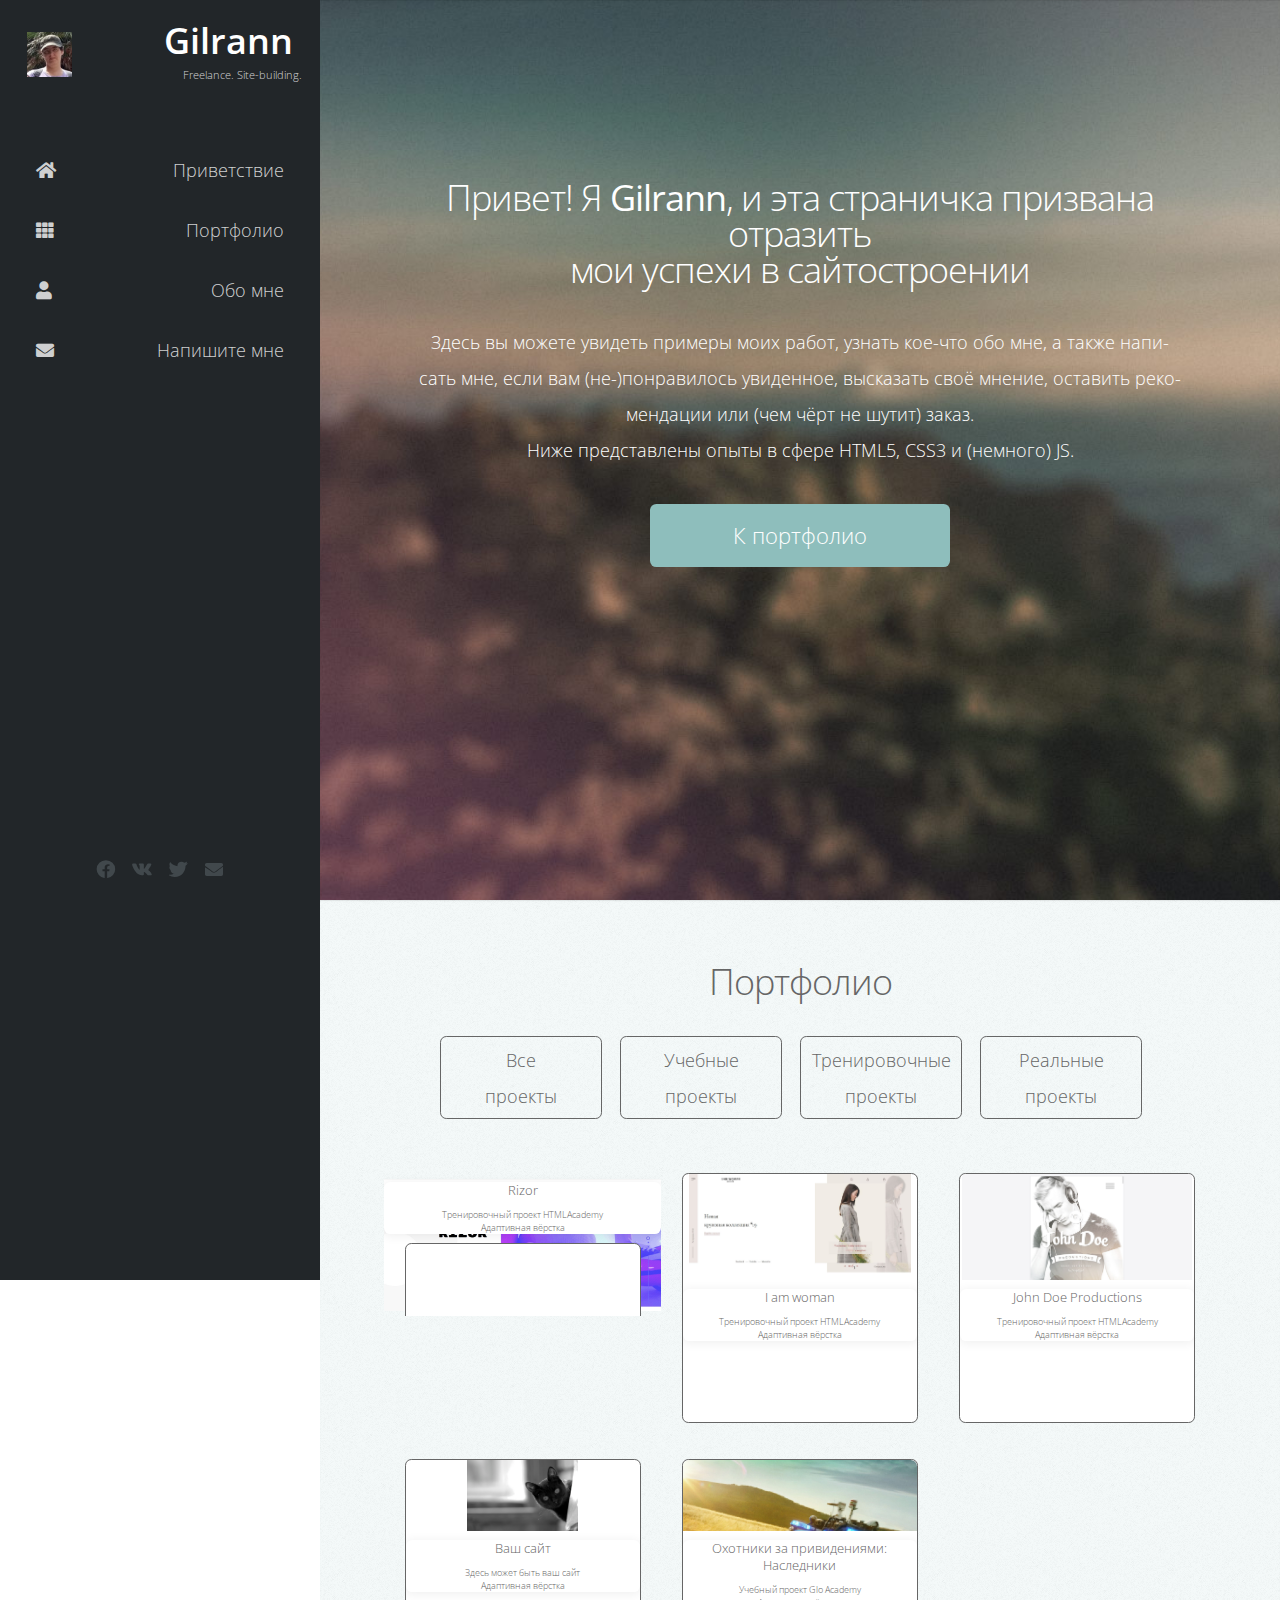
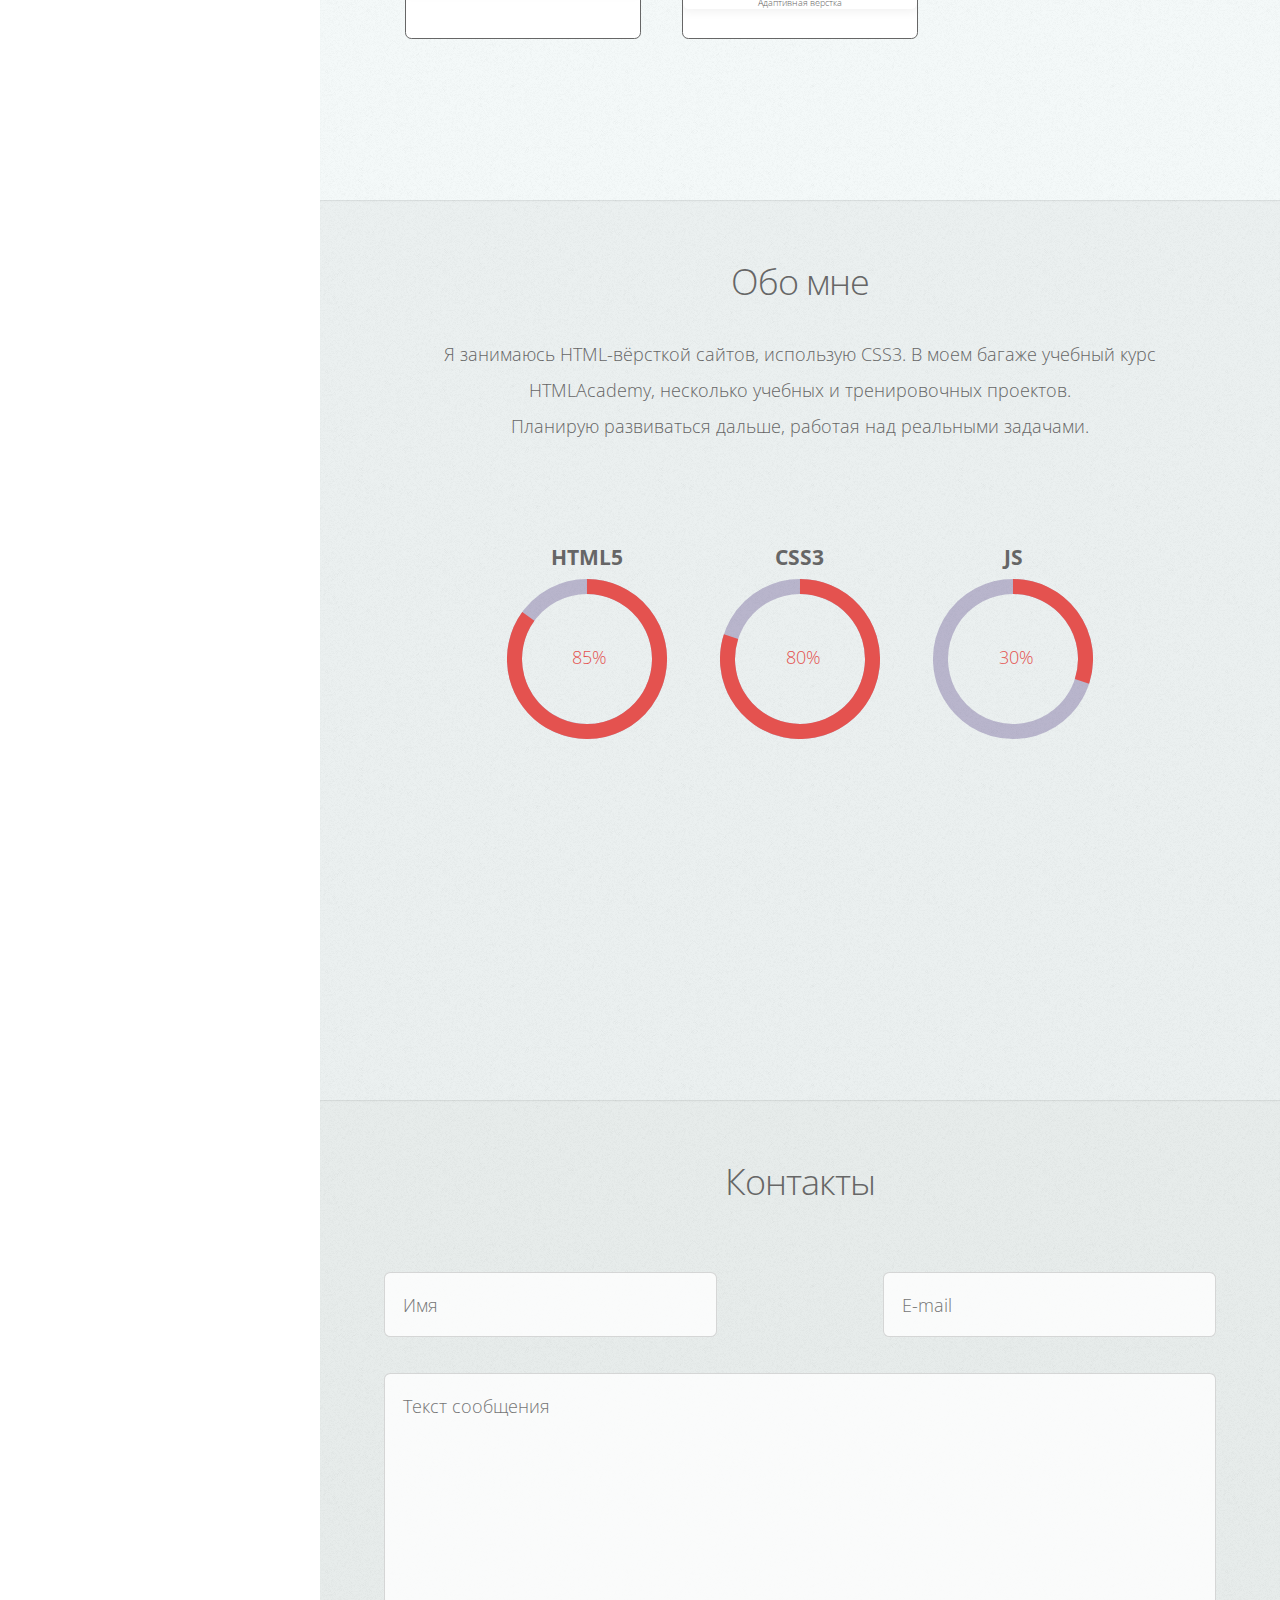
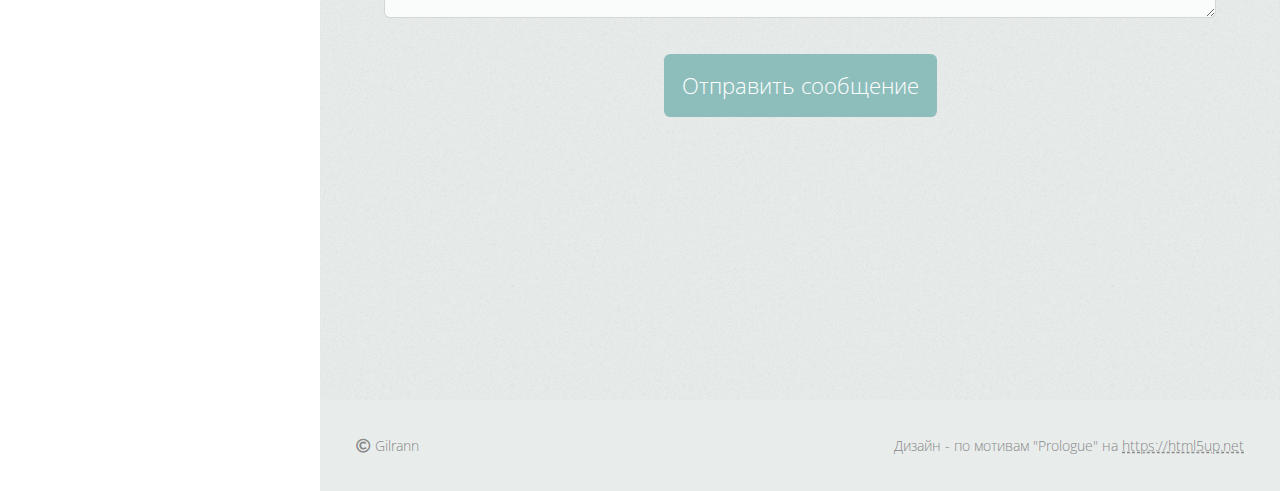
==== commit 1d889592: "Update index.html" ====
--- a/index.html
+++ b/index.html
@@ -96,25 +96,28 @@
                         <button class="btn projects__button f-real">Реальные <br>проекты</button>
                     </li>
                 </ul>
+                
                 <div class="projects__list">
+                    
+                    
                     <div class="projects__link rizor">
-                        <a href="https://gilrann.github.io/rizor/" class="projects__box training">
+                        
                            <header class="projects__wrapper">
                               <h3 class="projects__name">Rizor</h3>
                               <p class="projects__text">Тренировочный проект HTMLAcademy</p>
                               <p class="projects__text">Адаптивная вёрстка</p>
                            </header>
-                        </a>
+                        <a href="https://gilrann.github.io/rizor/" class="projects__box training"></a>
                     </div>
                     
                     <div class="projects__box training">
-                        <a href="https://gilrann.github.io/iamwoman/" class="projects__link iamwoman">
+                       
                         <header class="projects__wrapper">
                             <h3 class="projects__name">I am woman</h3>
                             <p class="projects__text">Тренировочный проект HTMLAcademy</p>
                             <p class="projects__text">Адаптивная вёрстка</p>
                         </header>
-                        </a>
+                         <a href="https://gilrann.github.io/iamwoman/" class="projects__link iamwoman"></a>
                     </div>
                     
                     
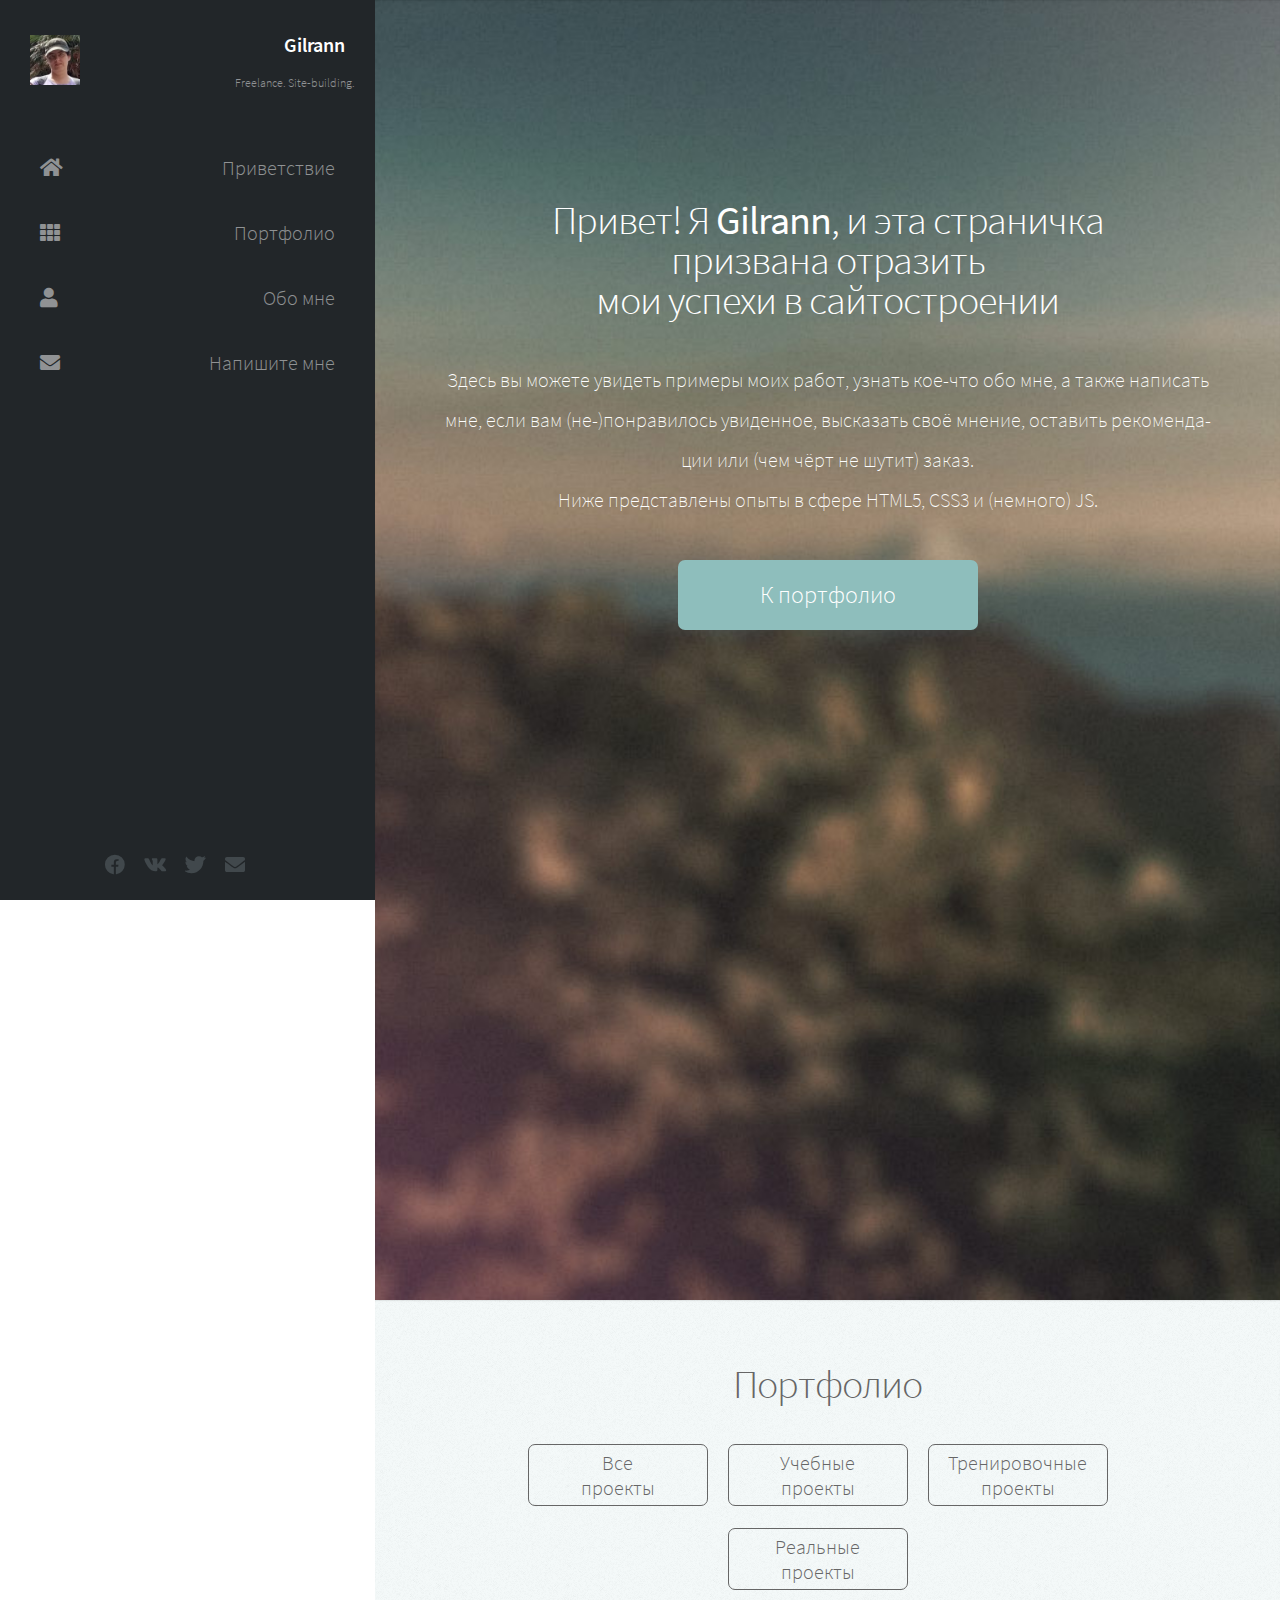
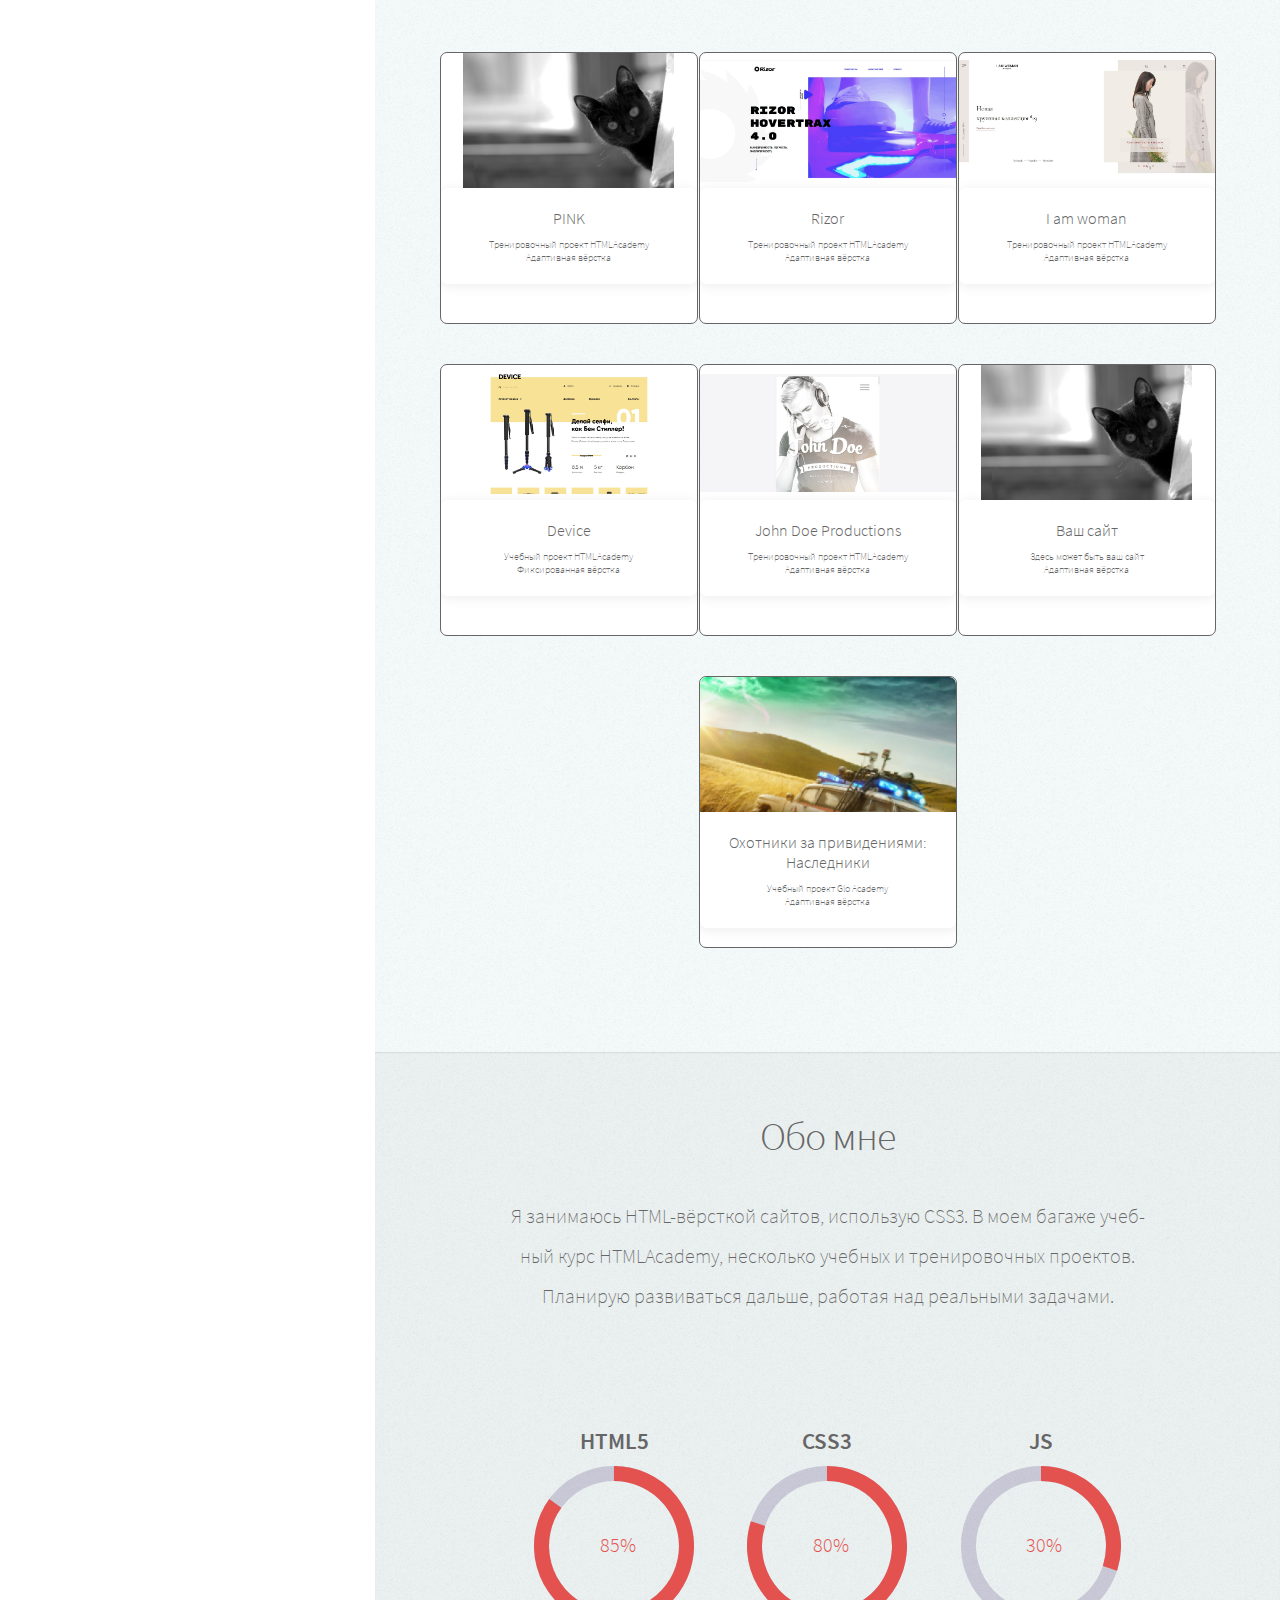
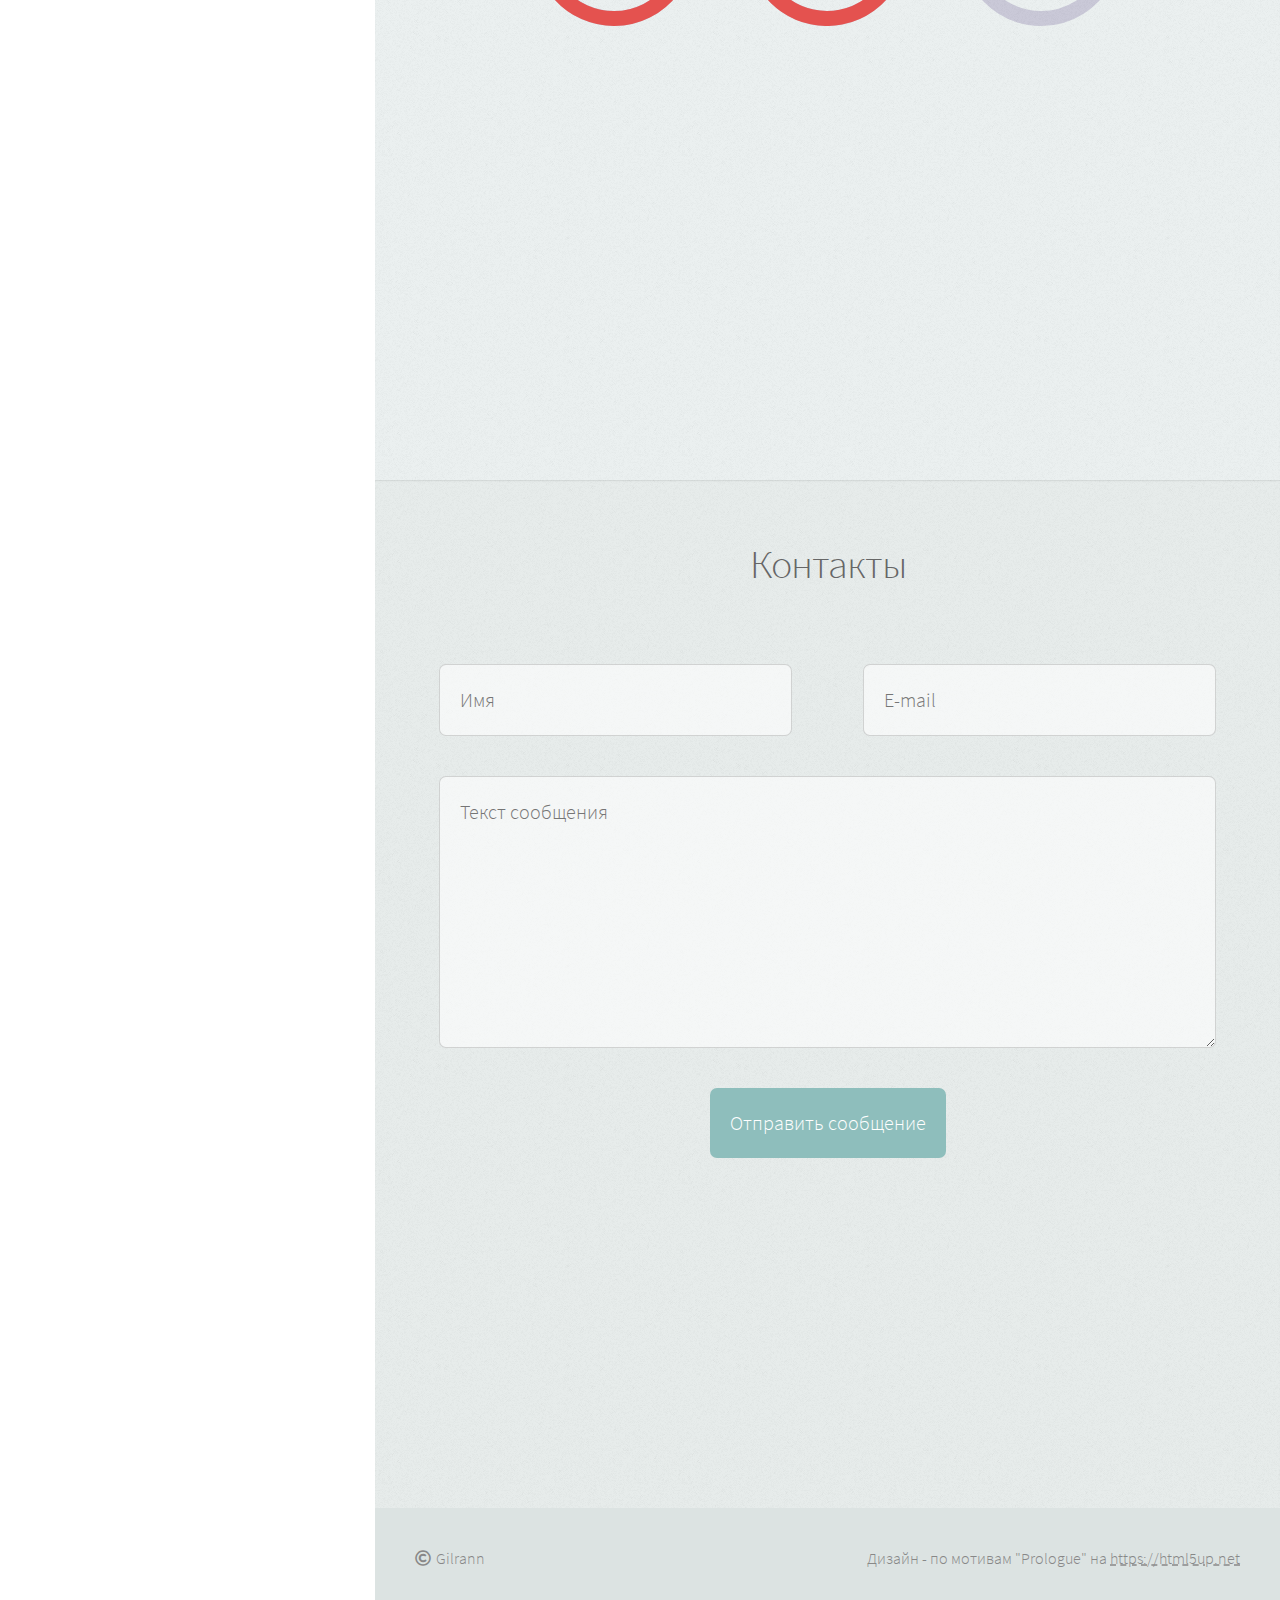
==== commit 53ee7e01: "Add files via upload" ====
--- a/index.html
+++ b/index.html
@@ -1,203 +1,316 @@
 <!DOCTYPE html>
 <html lang="ru" dir="ltr">
-
-<head>
-    <meta charset="utf-8">
-    <meta name="viewport" content="width=device-width, initial-scale=1">
-    <link rel="stylesheet" href="css/style.css">
-    <link rel="stylesheet" href="css/all.css">
-    <link rel="shortcut icon" href="img/favicon.ico" type="image/x-icon">
-    <link href="https://fonts.googleapis.com/css2?family=Open+Sans&display=swap" rel="stylesheet">
+  <head>
+    <meta charset="utf-8" />
+    <meta name="viewport" content="width=device-width, initial-scale=1" />
+    <link rel="stylesheet" href="css/gilrann.css" />
+    <link rel="stylesheet" href="css/all.css" />
+    <link rel="shortcut icon" href="img/favicon.ico" type="image/x-icon" />
     <title>Gilrann</title>
-</head>
-
-<body class="all-about">
+  </head>
+
+  <body class="all-about">
     <div class="sitesystem">
-        <header class="sitehead">
-            <div class="sitehead__logo">
-                <span class="sitehead__img img50"></span>
-                <h1 class="sitehead__title ">Gilrann</h1>
-                <p class="sitehead__text ">Freelance. Site-building.</p>
-            </div>
-            <ul class="sitehead__menu" id="menu">
-                <li class="sitehead__item">
-                    <a href="#intro" class="sitehead__link solid fa-home" onclick="slowScroll('#intro')">
-                        <span class="sitehead__point">Приветствие</span>
-                    </a>
-                </li>
-                <li class="sitehead__item">
-                    <a href="#projects" class="sitehead__link solid fa-th" onclick="slowScroll('#projects')">
-                        <span class="sitehead__point">Портфолио</span>
-                    </a>
-                </li>
-                <li class="sitehead__item">
-                    <a href="#skills" class="sitehead__link solid fa-user" onclick="slowScroll('#skills')">
-                        <span class="sitehead__point">Обо мне</span>
-                    </a>
-                </li>
-                <li class="sitehead__item">
-                    <a href="#contacts" class="sitehead__link solid fa-envelope" onclick="slowScroll('#contacts')">
-                        <span class="sitehead__point">Напишите мне</span>
-                    </a>
-                </li>
-            </ul>
-            <div class="social">
-                <ul class="social__list">
-                    <li class="social__item">
-                        <a class="social__link fb fab fa-facebook" href="https://www.facebook.com/satai.gilrann">
-                            <span>Facebook</span>
-                        </a>
-                    </li>
-                    <li class="social__item">
-                        <a class="social__link vk fab fa-vk" href="https://vk.com/id556563849">
-                            <span>ВКонтакте</span>
-                        </a>
-                    </li>
-                    <li class="social__item">
-                        <a class="social__link tw fab fa-twitter" href="https://twitter.com/satai_Gilrann">
-                            <span>Twitter</span>
-                        </a>
-                    </li>
-                    <li class="social__item">
-                        <a class="social__link email solid fa-envelope" href="mailto:gilrann.mir@gmail.com">
-                            <span>E-mail</span>
-                        </a>
-                    </li>
-                </ul>
-            </div>
-        </header>
-        <!-- end header -->
-        <main class="content" id="fullpage">
-            <section class="intro block darkblock" id="intro">
-                <h2 class="block__subtitle ">
-                    Привет! Я <strong>Gilrann</strong>, и эта страничка призвана отразить <br>мои успехи в сайтостроении
-                </h2>
-                <p class="intro__text intro__text--1">
-                    Здесь вы можете увидеть примеры моих работ, узнать кое-что обо мне, а также написать мне, если вам (не-)понравилось увиденное, высказать своё мнение, оставить рекомендации или (чем чёрт не шутит) заказ.
-                </p>
-                <p class="intro__text intro__text--2">
-                    Ниже представлены опыты в сфере HTML5, CSS3 и (немного) JS.
-                </p>
-                <button type="button" name="toportfolio" class="btn btn__next btn-to-portfolio" onclick="slowScroll('#projects')">К портфолио</button>
-            </section>
-            <section class="projects block lightblock" id="projects">
-                <h2 class="block__subtitle ">Портфолио</h2>
-                <ul class="projects__types">
-                    <li class="projects__category">
-                        <button class="btn projects__button f-all">Все <br>проекты</button>
-                    </li>
-                    <li class="projects__category">
-                        <button class="btn projects__button f-learning">Учебные <br>проекты</button>
-                    </li>
-                    <li class="projects__category">
-                        <button class="btn projects__button f-training">Тренировочные <br>проекты</button>
-                    </li>
-                    <li class="projects__category">
-                        <button class="btn projects__button f-real">Реальные <br>проекты</button>
-                    </li>
-                </ul>
-                
-                <div class="projects__list">
-                    
-                    
-                    <div class="projects__link rizor">
-                        
-                           <header class="projects__wrapper">
-                              <h3 class="projects__name">Rizor</h3>
-                              <p class="projects__text">Тренировочный проект HTMLAcademy</p>
-                              <p class="projects__text">Адаптивная вёрстка</p>
-                           </header>
-                        <a href="https://gilrann.github.io/rizor/" class="projects__box training"></a>
-                    </div>
-                    
-                    <div class="projects__box training">
-                       
-                        <header class="projects__wrapper">
-                            <h3 class="projects__name">I am woman</h3>
-                            <p class="projects__text">Тренировочный проект HTMLAcademy</p>
-                            <p class="projects__text">Адаптивная вёрстка</p>
-                        </header>
-                         <a href="https://gilrann.github.io/iamwoman/" class="projects__link iamwoman"></a>
-                    </div>
-                    
-                    
-                    <div class="projects__box training">
-                        <header class="projects__wrapper">
-                            <h3 class="projects__name">John Doe Productions</h3>
-                            <p class="projects__text">Тренировочный проект HTMLAcademy</p>
-                            <p class="projects__text">Адаптивная вёрстка</p>
-                        </header>
-                        <a href="https://gilrann.github.io/musicjd/" class="projects__link musicjd"></a>
-                    </div>
-                    <div class="projects__box real">
-                        <header class="projects__wrapper">
-                            <h3 class="projects__name">Ваш сайт</h3>
-                            <p class="projects__text">Здесь может быть ваш сайт</p>
-                            <p class="projects__text">Адаптивная вёрстка</p>
-                        </header>
-                        <a href="" class="projects__link"></a>
-                    </div>
-                    <div class="projects__box learning">
-                        <header class="projects__wrapper">
-                            <h3 class="projects__name">Охотники за привидениями: Наследники</h3>
-                            <p class="projects__text">Учебный проект Glo Academy</p>
-                            <p class="projects__text">Адаптивная вёрстка</p>
-                        </header>
-                        <a href="https://gilrann.github.io/ghostbusters/" class="projects__link ghostbusters"></a>
-                    </div>
-                </div>
-            </section>
-            <section class="skills block lightblock" id="skills">
-                <h2 class="block__subtitle ">Обо мне</h2>
-                <p class="skills__text skills__text--1">
-                    Я занимаюсь HTML-вёрсткой сайтов, использую CSS3.
-                    В моем багаже учебный курс HTMLAcademy, несколько учебных и&nbsp;тренировочных&nbsp;проектов.<br>
-                    Планирую развиваться дальше, работая&nbsp;над&nbsp;реальными&nbsp;задачами.
-                </p>
-                <ul class="skills__list">
-                    <li class="skills__box ">
-                        <h3 class="skills__name">HTML5</h3>
-                        <div class="skills__circle" id="circles-1"></div>
-                    </li>
-                    <li class="skills__box ">
-                        <h3 class="skills__name">CSS3</h3>
-                        <div class="skills__circle" id="circles-2"></div>
-                    </li>
-                    <li class="skills__box ">
-                        <h3 class="skills__name">JS</h3>
-                        <div class="skills__circle" id="circles-3"></div>
-                    </li>
-                </ul>
-            </section>
-            <section class="contacts block lightblock" id="contacts">
-                <h2 class="block__subtitle ">Контакты</h2>
-                <form class="contacts__form" action="https://formspree.io/gilrann.mir@google.com" method="post" enctype="text/plain">
-                    <div class="form__field yourparameters">
-                        <input class="form__item form__data" id="yourname" type="text" name="yourname" placeholder="Имя" required>
-                        <input class="form__item form__data" id="youremail" type="email" name="youremail" placeholder="E-mail" required>
-                    </div>
-                    <div class="form__field yourword">
-                        <textarea class="form__item" id="yourmessage" name="yourmessage" rows="6" placeholder="Текст сообщения" required></textarea>
-                    </div>
-                    <div class="form__field yoursubmit">
-                        <input type="submit" name="button-submit" value="Отправить сообщение" class="btn btn__next btn__sendmessage">
-                    </div>
-                </form>
-            </section>
-        </main>
-        <!-- end main -->
-        <footer class="sitebottom">
-            <div class="copyright">
-                <span class="copyright__label fa-copyright">Gilrann</span>
-                <span class="copyright__thanks">Дизайн - по мотивам "Prologue" на <a href="https://html5up.net/prologue">https://html5up.net</a></span>
-            </div>
-        </footer>
-        <!-- end footer -->
+      <header class="sitehead">
+        <div class="sitehead__logo">
+          <span class="sitehead__img img50"></span>
+          <h1 class="sitehead__title">Gilrann</h1>
+          <p class="sitehead__text">Freelance. Site-building.</p>
+        </div>
+        <ul class="sitehead__menu" id="menu">
+          <li class="sitehead__item">
+            <a
+              href="#intro"
+              class="sitehead__link solid fa-home"
+              onclick="slowScroll('#intro')"
+            >
+              <span class="sitehead__point">Приветствие</span>
+            </a>
+          </li>
+          <li class="sitehead__item">
+            <a
+              href="#projects"
+              class="sitehead__link solid fa-th"
+              onclick="slowScroll('#projects')"
+            >
+              <span class="sitehead__point">Портфолио</span>
+            </a>
+          </li>
+          <li class="sitehead__item">
+            <a
+              href="#skills"
+              class="sitehead__link solid fa-user"
+              onclick="slowScroll('#skills')"
+            >
+              <span class="sitehead__point">Обо мне</span>
+            </a>
+          </li>
+          <li class="sitehead__item">
+            <a
+              href="#contacts"
+              class="sitehead__link solid fa-envelope"
+              onclick="slowScroll('#contacts')"
+            >
+              <span class="sitehead__point">Напишите мне</span>
+            </a>
+          </li>
+        </ul>
+      </header>
+      <!-- end header -->
+
+      <main class="content" id="fullpage">
+        <section class="intro block darkblock" id="intro">
+          <h2 class="block__subtitle">
+            Привет! Я <strong>Gilrann</strong>, и эта страничка призвана
+            отразить <br />мои успехи в сайтостроении
+          </h2>
+          <p class="intro__text intro__text--1">
+            Здесь вы можете увидеть примеры моих работ, узнать кое-что обо мне,
+            а также написать мне, если вам (не-)понравилось увиденное, высказать
+            своё мнение, оставить рекомендации или (чем чёрт не шутит) заказ.
+          </p>
+          <p class="intro__text intro__text--2">
+            Ниже представлены опыты в сфере HTML5, CSS3 и (немного) JS.
+          </p>
+          <button
+            type="button"
+            name="toportfolio"
+            class="btn btn__next btn-to-portfolio"
+            onclick="slowScroll('#projects')"
+          >
+            К портфолио
+          </button>
+        </section>
+        <section class="projects block lightblock" id="projects">
+          <h2 class="block__subtitle">Портфолио</h2>
+          <ul class="projects__types">
+            <li class="projects__category">
+              <button class="btn projects__button f-all">
+                Все <br />проекты
+              </button>
+            </li>
+            <li class="projects__category">
+              <button class="btn projects__button f-learning">
+                Учебные <br />проекты
+              </button>
+            </li>
+            <li class="projects__category">
+              <button class="btn projects__button f-training">
+                Тренировочные <br />проекты
+              </button>
+            </li>
+            <li class="projects__category">
+              <button class="btn projects__button f-real">
+                Реальные <br />проекты
+              </button>
+            </li>
+          </ul>
+          <div class="projects__list">
+            <div class="projects__box training">
+              <header class="projects__wrapper">
+                <h3 class="projects__name">PINK</h3>
+                <p class="projects__text">Тренировочный проект HTMLAcademy</p>
+                <p class="projects__text">Адаптивная вёрстка</p>
+              </header>
+              <a
+                href="https://gilrann.github.io/pink/"
+                class="projects__link pink"
+              ></a>
+            </div>
+            <div class="projects__box training">
+              <header class="projects__wrapper">
+                <h3 class="projects__name">Rizor</h3>
+                <p class="projects__text">Тренировочный проект HTMLAcademy</p>
+                <p class="projects__text">Адаптивная вёрстка</p>
+              </header>
+              <a
+                href="https://gilrann.github.io/rizor/"
+                class="projects__link rizor"
+              ></a>
+            </div>
+            <div class="projects__box training">
+              <header class="projects__wrapper">
+                <h3 class="projects__name">I am woman</h3>
+                <p class="projects__text">Тренировочный проект HTMLAcademy</p>
+                <p class="projects__text">Адаптивная вёрстка</p>
+              </header>
+              <a
+                href="https://gilrann.github.io/iamwoman/"
+                class="projects__link iamwoman"
+              ></a>
+            </div>
+            <div class="projects__box learning">
+              <header class="projects__wrapper">
+                <h3 class="projects__name">Device</h3>
+                <p class="projects__text">Учебный проект HTMLAcademy</p>
+                <p class="projects__text">Фиксированная вёрстка</p>
+              </header>
+              <a
+                href="https://gilrann.github.io/device/"
+                class="projects__link device"
+              ></a>
+            </div>
+            <div class="projects__box training">
+              <header class="projects__wrapper">
+                <h3 class="projects__name">John Doe Productions</h3>
+                <p class="projects__text">Тренировочный проект HTMLAcademy</p>
+                <p class="projects__text">Адаптивная вёрстка</p>
+              </header>
+              <a
+                href="https://gilrann.github.io/musicjd/"
+                class="projects__link musicjd"
+              ></a>
+            </div>
+            <div class="projects__box real">
+              <header class="projects__wrapper">
+                <h3 class="projects__name">Ваш сайт</h3>
+                <p class="projects__text">Здесь может быть ваш сайт</p>
+                <p class="projects__text">Адаптивная вёрстка</p>
+              </header>
+              <a href="" class="projects__link"></a>
+            </div>
+            <div class="projects__box learning">
+              <header class="projects__wrapper">
+                <h3 class="projects__name">
+                  Охотники за привидениями: Наследники
+                </h3>
+                <p class="projects__text">Учебный проект Glo Academy</p>
+                <p class="projects__text">Адаптивная вёрстка</p>
+              </header>
+              <a
+                href="https://gilrann.github.io/ghostbusters/"
+                class="projects__link ghostbusters"
+              ></a>
+            </div>
+          </div>
+        </section>
+        <section class="skills block lightblock" id="skills">
+          <h2 class="block__subtitle">Обо мне</h2>
+          <p class="skills__text skills__text--1">
+            Я занимаюсь HTML-вёрсткой сайтов, использую CSS3. В моем багаже
+            учебный курс HTMLAcademy, несколько учебных и тренировочных
+            проектов.<br />
+            Планирую развиваться дальше, работая над реальными задачами.
+          </p>
+          <ul class="skills__list">
+            <li class="skills__box">
+              <h3 class="skills__name">HTML5</h3>
+              <div class="skills__circle" id="circles-1"></div>
+            </li>
+            <li class="skills__box">
+              <h3 class="skills__name">CSS3</h3>
+              <div class="skills__circle" id="circles-2"></div>
+            </li>
+            <li class="skills__box">
+              <h3 class="skills__name">JS</h3>
+              <div class="skills__circle" id="circles-3"></div>
+            </li>
+          </ul>
+        </section>
+        <section class="contacts block lightblock" id="contacts">
+          <h2 class="block__subtitle">Контакты</h2>
+
+          <form
+            class="contacts__form"
+            action="https://formspree.io/gilrann.mir@google.com"
+            method="post"
+            enctype="text/plain"
+          >
+            <div class="form__field yourparameters">
+              <input
+                class="form__item form__data"
+                id="yourname"
+                type="text"
+                name="yourname"
+                placeholder="Имя"
+                required
+              />
+              <input
+                class="form__item form__data"
+                id="youremail"
+                type="email"
+                name="youremail"
+                placeholder="E-mail"
+                required
+              />
+            </div>
+
+            <div class="form__field yourword">
+              <textarea
+                class="form__item"
+                id="yourmessage"
+                name="yourmessage"
+                rows="6"
+                placeholder="Текст сообщения"
+                required
+              ></textarea>
+            </div>
+
+            <div class="form__field yoursubmit">
+              <input
+                type="submit"
+                name="button-submit"
+                value="Отправить сообщение"
+                class="btn btn__next btn__sendmessage"
+              />
+            </div>
+          </form>
+        </section>
+      </main>
+      <!-- end main -->
+      <footer class="sidebottom">
+        <div class="social">
+          <ul class="social__list">
+            <li class="social__item">
+              <a
+                class="social__link fb fab fa-facebook"
+                href="https://www.facebook.com/satai.gilrann"
+              >
+                <span>Facebook</span>
+              </a>
+            </li>
+
+            <li class="social__item">
+              <a
+                class="social__link vk fab fa-vk"
+                href="https://vk.com/id556563849"
+              >
+                <span>ВКонтакте</span>
+              </a>
+            </li>
+
+            <li class="social__item">
+              <a
+                class="social__link tw fab fa-twitter"
+                href="https://twitter.com/satai_Gilrann"
+              >
+                <span>Twitter</span>
+              </a>
+            </li>
+
+            <li class="social__item">
+              <a
+                class="social__link email solid fa-envelope"
+                href="mailto:gilrann.mir@gmail.com"
+              >
+                <span>E-mail</span>
+              </a>
+            </li>
+          </ul>
+        </div>
+        <div class="copyright">
+          <span class="copyright__label fa-copyright">Gilrann</span>
+          <span class="copyright__thanks"
+            >Дизайн - по мотивам "Prologue" на
+            <a href="https://html5up.net/prologue">https://html5up.net</a></span
+          >
+        </div>
+      </footer>
+      <!-- end footer -->
     </div>
-    <script src="https://code.jquery.com/jquery-3.6.0.min.js"></script>
-    <script src="js/jquery-3.6.0.min.js"></script>
+
+    <script src="https://ajax.googleapis.com/ajax/libs/jquery/3.4.1/jquery.js"></script>
     <script src="js/circles.js"></script>
     <script type="text/javascript" src="js/gilrann.js"></script>
-</body>
-
+  </body>
 </html>
--- a/css/gilrann.css
+++ b/css/gilrann.css
@@ -0,0 +1,1005 @@
+@font-face {
+  font-family: 'Source Sans Pro';
+  src:
+    url('../fonts/SourceSansPro-SemiBold.eot'),
+    url('../fonts/SourceSansPro-SemiBold.ttf'),
+    url('../fonts/SourceSansPro-SemiBold.woff');
+  font-weight: 600;
+  font-style: normal;
+}
+
+@font-face {
+  font-family: 'Source Sans Pro';
+  src:
+    url('../fonts/SourceSansPro-SemiBoldItalic.eot'),
+    url('../fonts/SourceSansPro-SemiBoldItalic.ttf'),
+    url('../fonts/SourceSansPro-SemiBoldItalic.woff');
+  font-weight: 600;
+  font-style: italic;
+}
+
+@font-face {
+  font-family: 'Source Sans Pro';
+  src:
+    url('../fonts/SourceSansPro-Regular.eot'),
+    url('../fonts/SourceSansPro-Regular.ttf'),
+    url('../fonts/SourceSansPro-Regular.woff');
+  font-weight: normal;
+  font-style: normal;
+}
+
+@font-face {
+  font-family: 'Source Sans Pro';
+  src:
+    url('../fonts/SourceSansPro-Italic.eot'),
+    url('../fonts/SourceSansPro-Italic.ttf'),
+    url('../fonts/SourceSansPro-Italic.woff');
+  font-weight: normal;
+  font-style: italic;
+}
+
+@font-face {
+  font-family: 'Source Sans Pro';
+  src:
+    url('../fonts/SourceSansPro-Light.eot'),
+    url('../fonts/SourceSansPro-Light.ttf'),
+    url('../fonts/SourceSansPro-Light.woff');
+  font-weight: 300;
+  font-style: normal;
+}
+
+@font-face {
+  font-family: 'Source Sans Pro';
+  src:
+    url('../fonts/SourceSansPro-LightItalic.eot'),
+    url('../fonts/SourceSansPro-LightItalic.ttf'),
+    url('../fonts/SourceSansPro-LightItalic.woff');
+  font-weight: 300;
+  font-style: italic;
+}
+
+@font-face {
+  font-family: 'Source Sans Pro';
+  src:
+    url('../fonts/SourceSansPro-ExtraLight.eot'),
+    url('../fonts/SourceSansPro-ExtraLight.ttf'),
+    url('../fonts/SourceSansPro-ExtraLight.woff');
+  font-weight: 200;
+  font-style: normal;
+}
+
+@font-face {
+  font-family: 'Source Sans Pro';
+  src:
+    url('../fonts/SourceSansPro-ExtraLightItalic.eot'),
+    url('../fonts/SourceSansPro-ExtraLightItalic.ttf'),
+    url('../fonts/SourceSansPro-ExtraLightItalic.woff');
+  font-weight: 200;
+  font-style: italic;
+}
+
+html {
+  font-size: 25px;
+}
+
+.all-about {
+  margin: 0;
+  padding: 0;
+  border: none;
+  outline: none;
+  box-sizing: border-box;
+  font-family: 'Source Sans Pro', sans-serif;
+  font-weight: 300;
+}
+
+.sitesystem {
+  display: flex;
+  position: relative;
+  flex-direction: column;
+}
+
+/* header */
+.sitehead {
+  width: 375px;
+  height: 100%;
+  position: fixed;
+  top: 0;
+  left: 0;
+  padding: 0;
+  background-color: #222629;
+  color: #ffffff;
+  text-align: right;
+  font-size: 1rem;
+  box-sizing: border-box;
+  display: flex;
+  flex-direction: column;
+}
+
+.sitehead__logo {
+  position: relative;
+  margin: 1.75rem 1.5rem;
+  /*! padding: 2rem; */
+}
+
+.sitehead__img {
+  display: block;
+  position: absolute;
+  background-image: url("../img/prtrt.jpg");
+  background-size: cover;
+}
+
+.img50 {
+  width: 2.5rem;
+  height: 2.5rem;
+}
+
+.sitehead__title {
+  margin: 0;
+  padding: 0;
+  font-size: 1rem;
+  font-family: 'Source Sans Pro', sans-serif;
+  font-weight: 600;
+  line-height: 1rem;
+}
+
+.sitehead__text {
+  margin: 0;
+  padding: 0;
+  font-size: 0.6rem;
+  line-height: 1.75rem;
+  color: #ffffff80;
+  margin-top: 0.5rem;
+  margin-right: -0.5rem;
+}
+
+.sitehead__menu {
+  margin: 0;
+  padding: 0;
+  list-style: none;
+}
+
+.sitehead__item {
+  width: 100%;
+  position: relative;
+}
+
+.sitehead__item:active {
+  background-color: #1b2023;
+}
+
+.sitehead__link {
+  display: flex;
+  justify-content: space-between;
+  width: 100%;
+  padding: 1rem 2rem;
+  box-sizing: border-box;
+  color: #ffffff80;
+  text-decoration: none;
+  font-weight: 300;
+  position: relative;
+  align-items: center;
+  font-size: 1rem;
+}
+
+.sitehead__link::before {
+  font-family: 'Font Awesome 5 Free';
+  display: inline-block;
+  font-style: normal;
+  font-variant: normal;
+  text-rendering: auto;
+  font-weight: 900;
+}
+
+.sitehead__link:hover {
+  color: #ffffff;
+}
+
+.sitehead__link:hover::before {
+  color: #e27689;
+}
+
+.sitehead__item a:active {
+  color: #ffffff;
+}
+
+.sitehead__link:active::before {
+  fill: #e27689;
+}
+
+/* end header */
+/* content */
+.content {
+  margin-left: 375px;
+  display: flex;
+  flex-direction: column;
+  flex-grow: 1;
+  flex-shrink: 0;
+}
+
+.block {
+  margin: 0;
+  padding: 5vw;
+  display: flex;
+  flex-direction: column;
+  min-height: 100vh;
+  text-align: center;
+  background-image: url("../img/overlay.png");
+  box-shadow: inset 0 1px 0 0 #0000000d, inset 0 0.1em 0.1em 0 #00000006;
+}
+
+.darkblock {
+  color: #ffffff;
+}
+
+.darkblock h2 {
+  color: #ffffff;
+}
+
+.lightblock {
+  color: #666;
+  background-color: #e8edec;
+}
+
+.block__subtitle {
+  margin: 0;
+  padding: 0;
+  font-size: 2rem;
+  font-weight: 300;
+  margin-bottom: 2rem;
+  letter-spacing: -1px;
+  text-align: center;
+  line-height: 2rem;
+  color: #666666;
+}
+
+.intro {
+  background-color: #81918E;
+  background-image: url("../img/banner.jpg");
+  background-size: cover;
+  background-repeat: no-repeat, repeat;
+  /*! background-blend-mode: color; */
+  align-items: center;
+  padding: 10rem 5rem;
+  background-position: center center;
+}
+
+.intro__text {
+  width: 60vw;
+  margin: 0;
+  /*! padding: 2rem 2rem 0 2rem; */
+  font-weight: 200;
+  hyphens: auto;
+  -moz-hyphens: auto;
+  -webkit-hyphens: auto;
+  -ms-hyphens: auto;
+  /*! background-color: #452d7999; */
+  line-height: 2rem;
+}
+
+.intro p:last-of-type {
+  margin-bottom: 2rem;
+}
+
+.btn {
+  margin: 0;
+  padding: 0.25rem;
+  outline: none;
+  border-radius: 0.35rem;
+  font-family: inherit;
+  font-weight: 300;
+  transition: all 1s;
+  cursor: pointer;
+  box-shadow: none;
+}
+
+.btn__next {
+  width: 300px;
+  max-height: 200px;
+  font-size: 1.2rem;
+  line-height: 3rem;
+}
+
+.btn-to-portfolio {
+  border: 0;
+  color: #ffffff;
+  background: #8ebebc;
+}
+
+.btn:hover, .btn:focus, btn:active {
+  color: #ffffff;
+  border: 0;
+  background: #9ececc;
+}
+
+.projects {
+  background-color: #f5fafa;
+  align-items: center;
+  height: auto;
+}
+
+.projects__types {
+  margin: 0 0 2rem 0;
+  padding: 0;
+  list-style: none;
+  display: flex;
+  width: 100%;
+  max-width: 1400px;
+  justify-content: center;
+  flex-wrap: wrap;
+}
+
+.projects__category {
+  line-height: 2rem;
+  margin-right: 1rem;
+  margin-bottom: 1rem;
+}
+
+.projects__category:last-of-type {}
+
+.projects__button {
+  width: 9rem;
+  color: #666666;
+  background: transparent;
+  min-width: 120px;
+  font-size: inherit;
+  border: solid #666 1px;
+}
+
+.projects__button--active {
+  color: #ffffff;
+  border: 1px #452d79 solid;
+  background: #452d79;
+}
+
+.projects__list {
+  margin: 0;
+  padding: 0;
+  display: flex;
+  flex-wrap: wrap;
+  width: 100%;
+  max-width: 1400px;
+  justify-content: space-around;
+}
+
+/* .projects__column {
+	width: 25vw;
+	 padding: 2rem 0 0 2rem;
+} */
+.projects__box {
+  display: flex;
+  flex-direction: column;
+  align-items: center;
+  background-color: #ffffff;
+  margin-bottom: 2rem;
+  width: 20vw;
+  border: solid #666 1px;
+  border-radius: 0.35rem;
+  height: 30vh;
+  overflow: hidden;
+}
+
+.projects__wrapper {
+  padding: 1rem 0;
+  order: 1;
+  box-shadow: 0 0.1rem 0.6rem 0.001rem #00000011;
+  width: 100%;
+  background-color: #ffffff;
+  border-radius: 0.35rem;
+  flex-shrink: 0;
+}
+
+.projects__name {
+  margin: 0;
+  padding: 0;
+  text-align: center;
+  font-weight: 300;
+  margin-bottom: 0.5rem;
+  font-size: 0.8rem;
+}
+
+.projects__text {
+  margin: 0 1rem;
+  padding: 0;
+  font-size: 0.5rem;
+  font-weight: 200;
+}
+
+.projects__link {
+  width: 100%;
+  height: 50%;
+  overflow: hidden;
+  flex-shrink: 0;
+  background: url(../img/project__posters/cat.jpg);
+  background-position: center;
+  background-repeat: no-repeat;
+  background-size: contain;
+  border-top-left-radius: 0.35rem;
+  border-top-right-radius: 0.35rem;
+}
+.rizor {
+	background-image: url(../img/project__posters/rizor.jpg);
+}
+
+.iamwoman {
+	background-image: url(../img/project__posters/iamwoman.jpg);
+}
+.device {
+	background-image: url(../img/project__posters/device.jpg);
+}
+.musicjd {
+	background-image: url(../img/project__posters/jdp.jpg);
+}
+
+.ghostbusters {
+	background-image: url(../img/project__posters/ghostbusters.jpg);
+	background-size: cover;
+}
+
+.projects__view {
+  width: 100%;
+  border-radius: 0.35rem;
+  align-self: center;
+  overflow: hidden;
+}
+
+.projects__001 {
+  background-image: url("../img/rizor.jpg");
+}
+
+.projects__002 {
+  background-image: url("../img/iamwoman.jpg");
+}
+
+.projects__003 {
+  background-image: url("../img/device.jpg");
+}
+
+.skills {
+  background-color: #ecf1f1;
+  align-items: center;
+}
+
+.skills__list {
+  margin: 0;
+  padding: 0;
+  list-style: none;
+  display: flex;
+  flex-shrink: 0;
+  justify-content: space-around;
+  width: 50vw;
+  flex-wrap: wrap;
+}
+
+.skills__box {
+  display: flex;
+  flex-direction: column;
+}
+
+.skills__name {
+  margin: 0.5rem;
+  padding: 0;
+  line-height: 1.5rem;
+  text-align: center;
+}
+
+.skills__item {
+  width: 10rem;
+  height: 10rem;
+  position: relative;
+}
+
+.skills_r_item datalist {
+  readOnly: true;
+  linecap: round;
+  thickness: 0.2;
+}
+
+.skills__text {
+  width: 50vw;
+  margin: 0;
+  padding: 0;
+  font-weight: 200;
+  hyphens: auto;
+  -moz-hyphens: auto;
+  -webkit-hyphens: auto;
+  -ms-hyphens: auto;
+  line-height: 2rem;
+}
+
+.skills p:last-of-type {
+  margin-bottom: 3rem;
+  padding-bottom: 2rem;
+}
+
+.circles-wrp {
+  position: relative;
+}
+
+.circles-text {
+  position: absolute;
+  top: 40%;
+  left: 41%;
+  width: auto;
+  color: #e4524f;
+}
+
+.circles-valueStroke {
+  stroke: #e4524f;
+}
+
+.circles-maxValueStroke {
+  stroke: #452d7933;
+}
+
+.contacts {
+  /*! margin-bottom: 4rem; */
+}
+
+.contacts__form {
+  display: flex;
+  align-items: center;
+  flex-wrap: wrap;
+  margin: 0 auto;
+}
+
+.form__field {
+  width: 100%;
+  border: none;
+  display: flex;
+  flex-shrink: 0;
+  justify-content: space-between;
+  flex-wrap: wrap;
+  box-sizing: border-box;
+}
+
+.form__item {
+  margin: 2rem 0 0 0;
+  background-color: #fff9;
+  border-radius: 0.35rem;
+  border: solid 1px #00000026;
+  padding: 0.75rem 1rem;
+  width: 40%;
+}
+
+input, textarea, select {
+  font-family: 'Source Sans Pro', sans-serif;
+  font-size: 1rem;
+  line-height: 2rem;
+  color: #000d;
+  font-weight: 300;
+}
+
+.form__data {}
+
+.yourparameters {}
+
+.yourword {}
+
+.yoursubmit {
+  justify-content: center;
+}
+
+#yourname {}
+
+#youremail {}
+
+#yourmessage {
+  flex-grow: 1;
+}
+
+.btn__sendmessage {
+  color: #ffffff;
+  min-width: 120px;
+  font-size: inherit;
+  margin: 2rem 0 0 0;
+  padding: 0.25rem 1rem 0.25rem 1rem;
+  width: auto;
+  background: #8ebebc;
+  border: 0;
+}
+
+/* end content */
+.sidebottom {
+  flex-shrink: 0;
+  margin-left: 375px;
+  display: flex;
+}
+
+.social {
+  position: fixed;
+  left: 0;
+  bottom: 0;
+  width: 350px;
+  color: #ffffff;
+}
+
+.social__list {
+  margin: 0;
+  padding: 1.5rem 0 0.75rem;
+  list-style: none;
+  display: flex;
+  justify-content: center;
+  flex-wrap: wrap;
+}
+
+.social__list a {
+  display: inline-block;
+  width: 2rem;
+  height: 2rem;
+  line-height: 2rem;
+  color: #41484c;
+  outline: 0;
+  text-align: center;
+  border: 0;
+  transition: color 0.35s ease-in-out;
+}
+
+.social__list a:hover {
+  color: #ffffff;
+}
+
+.social__link.solid:before {
+  font-weight: 900;
+}
+
+.social__link.fab:before {
+  font-family: 'Font Awesome 5 Brands';
+}
+
+.social__item span {
+  display: none;
+}
+
+.social__link::before {
+  font-family: 'Font Awesome 5 Free';
+  display: inline-block;
+  font-style: normal;
+  font-variant: normal;
+  text-rendering: auto;
+  font-weight: 900;
+}
+
+.copyright {
+  padding: 2rem;
+  background-color: #dce3e2;
+  margin: 0;
+  color: #888888;
+  display: flex;
+  justify-content: space-between;
+  /*! position: fixed; */
+  bottom: 0;
+  right: 0;
+  /*! width: calc(100% - 375px); */
+  box-sizing: border-box;
+  flex-grow: 1;
+  font-size: 0.8rem;
+}
+
+.copyright__label {}
+
+.copyright__label::before {
+  font-family: 'Font Awesome 5 Free';
+  display: inline-block;
+  font-style: normal;
+  font-variant: normal;
+  text-rendering: auto;
+  font-weight: 400;
+  margin-right: 0.25rem;
+}
+
+.copyright a {
+  color: #888888;
+  text-decoration-line: underline;
+  text-decoration-style: dashed;
+}
+
+.copyright a:hover {
+  color: #e27689;
+  text-decoration: none;
+}
+
+@media (max-width: 1400px) {
+  html {
+    font-size: 20px;
+    overflow-x: hidden;
+  }
+}
+
+@media (max-width: 1200px) {
+	html {
+    font-size: 18px;
+  }
+	.sitehead {
+		width: 320px;
+	}
+	.content {
+		margin-left: 320px;
+	}
+	.sidebottom {
+		margin-left: 320px;
+	}
+	.projects__name {
+		font-size: 1rem;
+	}
+	.projects__text {
+		font-size: 0.8rem;
+	}
+
+}
+
+@media (max-width: 860px) {
+	html {
+    font-size: 16px;
+  }
+  .sitehead {
+    width: 25%;
+  }
+
+  .sitehead__logo {
+    padding-right: 1rem;
+  }
+
+  .sitehead__link {
+    padding: 1rem;
+  }
+
+  .sitehead__img {
+    top: 1rem;
+    /*! right: 1rem; */
+    left: auto;
+  }
+
+  .sitehead__title {
+    margin-top: 2rem;
+    margin-right: -0.5rem;
+  }
+
+  .sitehead__item svg {
+    position: absolute;
+    right: 1rem;
+  }
+
+  .content {
+    margin-left: 25%;
+  }
+
+  .projects__types {}
+
+  .projects__category {
+    margin-bottom: 1rem;
+  }
+
+  .projects__category:nth-child(even) {}
+
+  .projects__list {
+    display: flex;
+    /*! flex-direction: column; */
+  }
+
+  .projects__box {
+    width: 48%;
+    flex-shrink: 0;
+    overflow: hidden;
+  }
+
+  .skills__item {
+    width: 10vw;
+    height: 10vw;
+    border-width: 5px;
+  }
+
+  .skills__item::before {
+    top: 30%;
+    left: 35%;
+  }
+
+  .copyright {
+    width: 75%;
+  }
+}
+
+@media (max-width: 600px) {
+
+  .sitehead {
+    width: 40px;
+    padding: 0;
+    text-align: center;
+  }
+
+  .sitehead__logo {
+    display: flex;
+    flex-direction: column;
+    padding: 0;
+    padding-top: 1rem;
+  }
+
+  .sitehead__img {
+    position: relative;
+    top: auto;
+    left: auto;
+    right: auto;
+  }
+
+  .sitehead__menu {}
+
+  .img50 {
+    width: 34px;
+    height: 34px;
+    margin: 0 auto;
+  }
+
+  .sitehead__title {
+    display: none;
+  }
+
+  .sitehead__item a {
+    display: block;
+    padding: 0.5rem 0;
+  }
+
+  .sitehead__item svg {
+    position: relative;
+    right: auto;
+    width: 34px;
+  }
+
+  .sitehead__item span {
+    display: none;
+  }
+
+  .sitehead__text {
+    display: none;
+  }
+
+  .content {
+    margin-left: 40px;
+  }
+
+  .intro {
+    padding: 34px 0.5rem 0.5rem;
+  }
+
+  .intro__text {
+    width: auto;
+    padding: 1rem 2.5rem 0;
+  }
+
+  .btn__next {
+    width: 200px;
+  }
+
+  .projects__types {
+    justify-content: space-around;
+  }
+
+  .projects__category {
+    display: flex;
+    margin-bottom: 1rem;
+    margin-right: 0;
+  }
+
+  .projects__button {
+    width: 12rem;
+    font-size: 1rem;
+    box-sizing: border-box;
+    min-width: 90px;
+  }
+
+  .projects__list {
+    display: block;
+  }
+
+  .projects__box {
+    width: auto;
+  }
+
+	.projects__name {
+		font-size: 1.5rem;
+	}
+
+	.projects__text {
+		font-size: 1rem;
+	}
+
+  .skills {
+    padding: 15vw;
+  }
+
+  .skills__list {
+    width: 100%;
+    margin-bottom: 2rem;
+  }
+
+  .skills__item {
+    width: 80px;
+    height: 80px;
+  }
+
+  .skills__item::before {
+    top: 30%;
+    left: 35%;
+  }
+
+  .skills__text {
+    box-sizing: border-box;
+    width: 100%;
+  }
+
+  .skills p:last-of-type {
+    margin-bottom: 1rem;
+    padding-bottom: 1rem;
+  }
+
+  .contacts {
+    padding: 2rem;
+  }
+
+  .form__item {
+    margin: 0 0 2rem;
+  }
+
+  .social {
+    width: 40px;
+  }
+
+	.sidebottom {
+	  margin-left: 40px;
+	}
+
+  .social__list {
+    display: block;
+    padding: 5px 0;
+    text-align: center;
+    /*! border-top: dashed 2px #ffffff80; */
+  }
+
+  .copyright {
+    width: calc(100% - 40px);
+    font-size: 0.7rem;
+    padding: 1rem;
+    flex-direction: column;
+  }
+
+  .copyright span {
+    flex-grow: 1;
+    margin-bottom: 5px;
+    display: flex;
+    /*! flex-flow: column; */
+  }
+}
+
+@media (max-width: 460px) {
+	.block__subtitle {
+		font-size: 1.3rem;
+		margin-bottom: 1rem;
+	}
+	.intro__text {padding: 0.5rem;}
+	.sitehead__logo {margin-left: 3px;margin-top: 34px;padding-top: 0;}
+
+	.projects__name {
+    font-size: 1rem;
+	}
+	.projects__text {
+    font-size: 0.8rem;
+	}
+	.projects__box {
+    height: 40vh;
+	}
+
+	.skills {
+    padding: 5vw;
+	}
+
+	.contacts {
+		padding: 5vw;
+	}
+
+	.form__item {
+  width: 100%;
+	}
+
+	.copyright__thanks {
+		flex-direction: column;
+	}
+
+}
